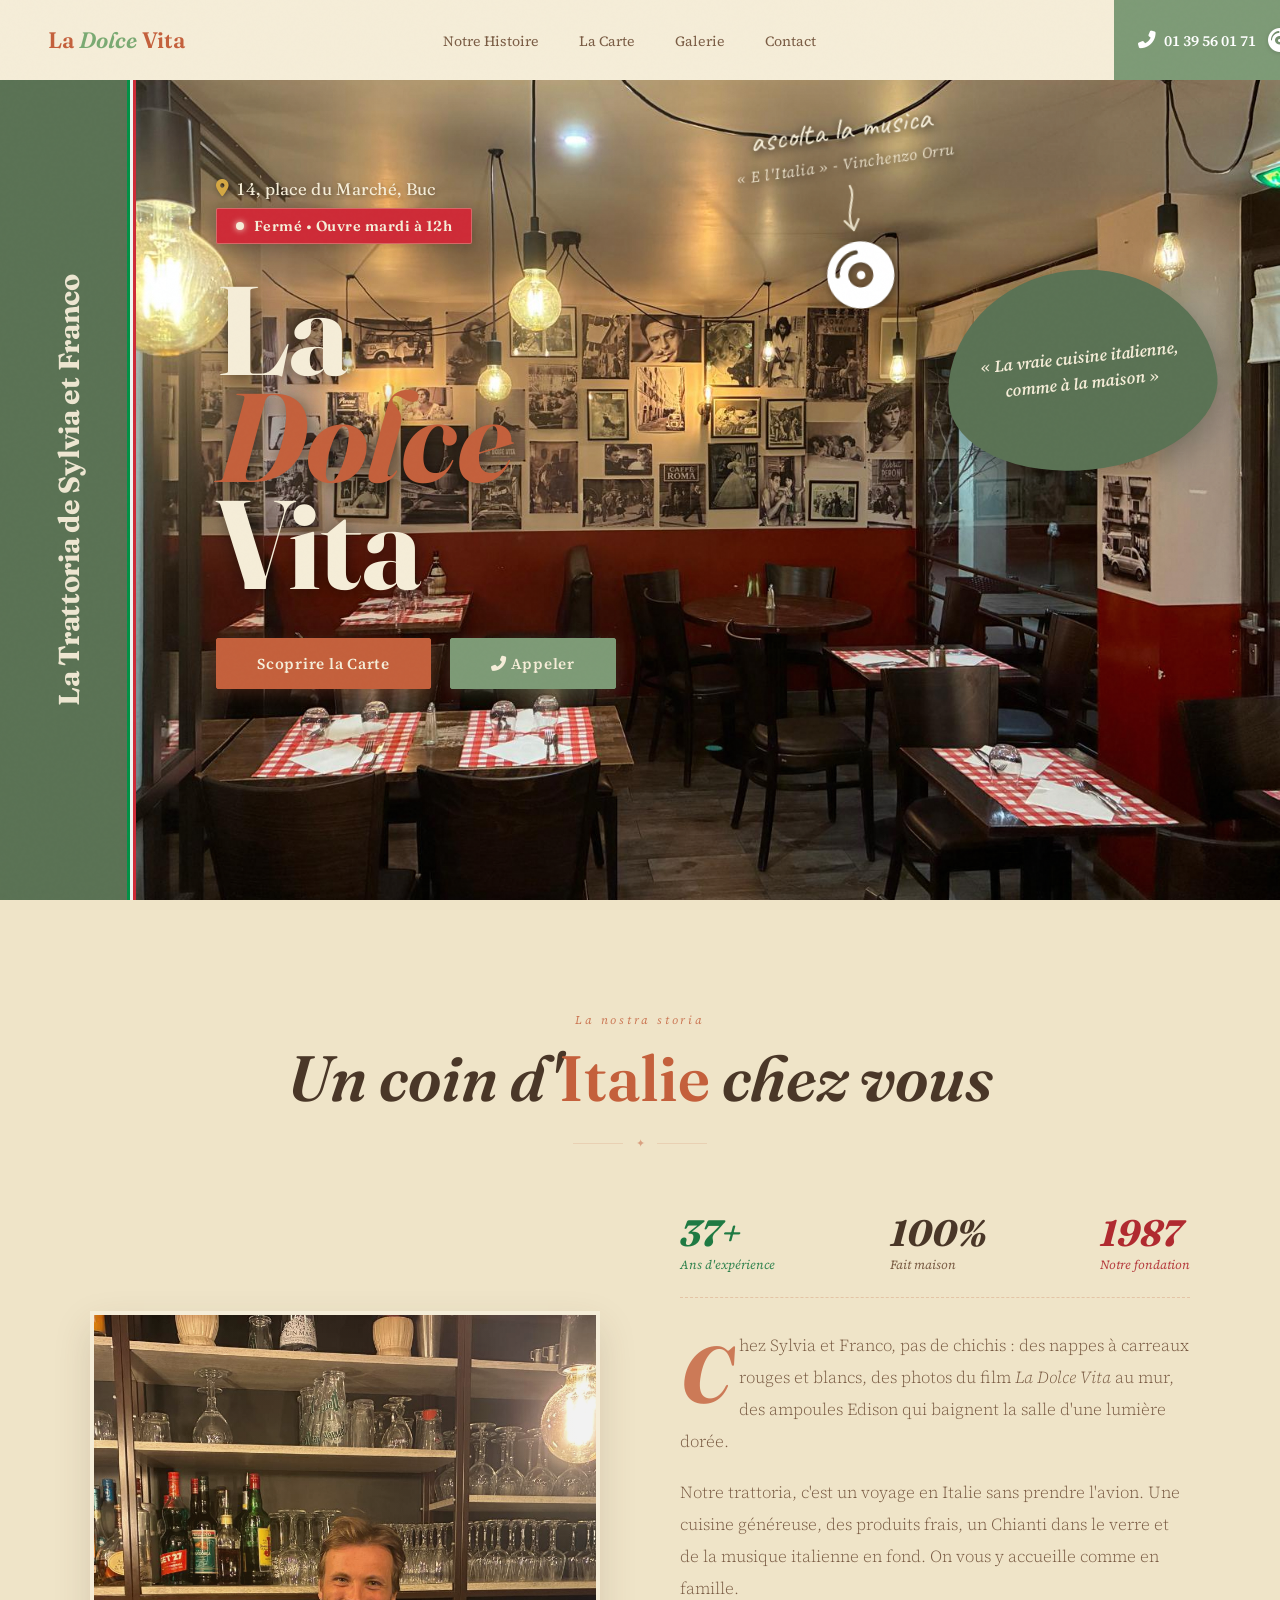
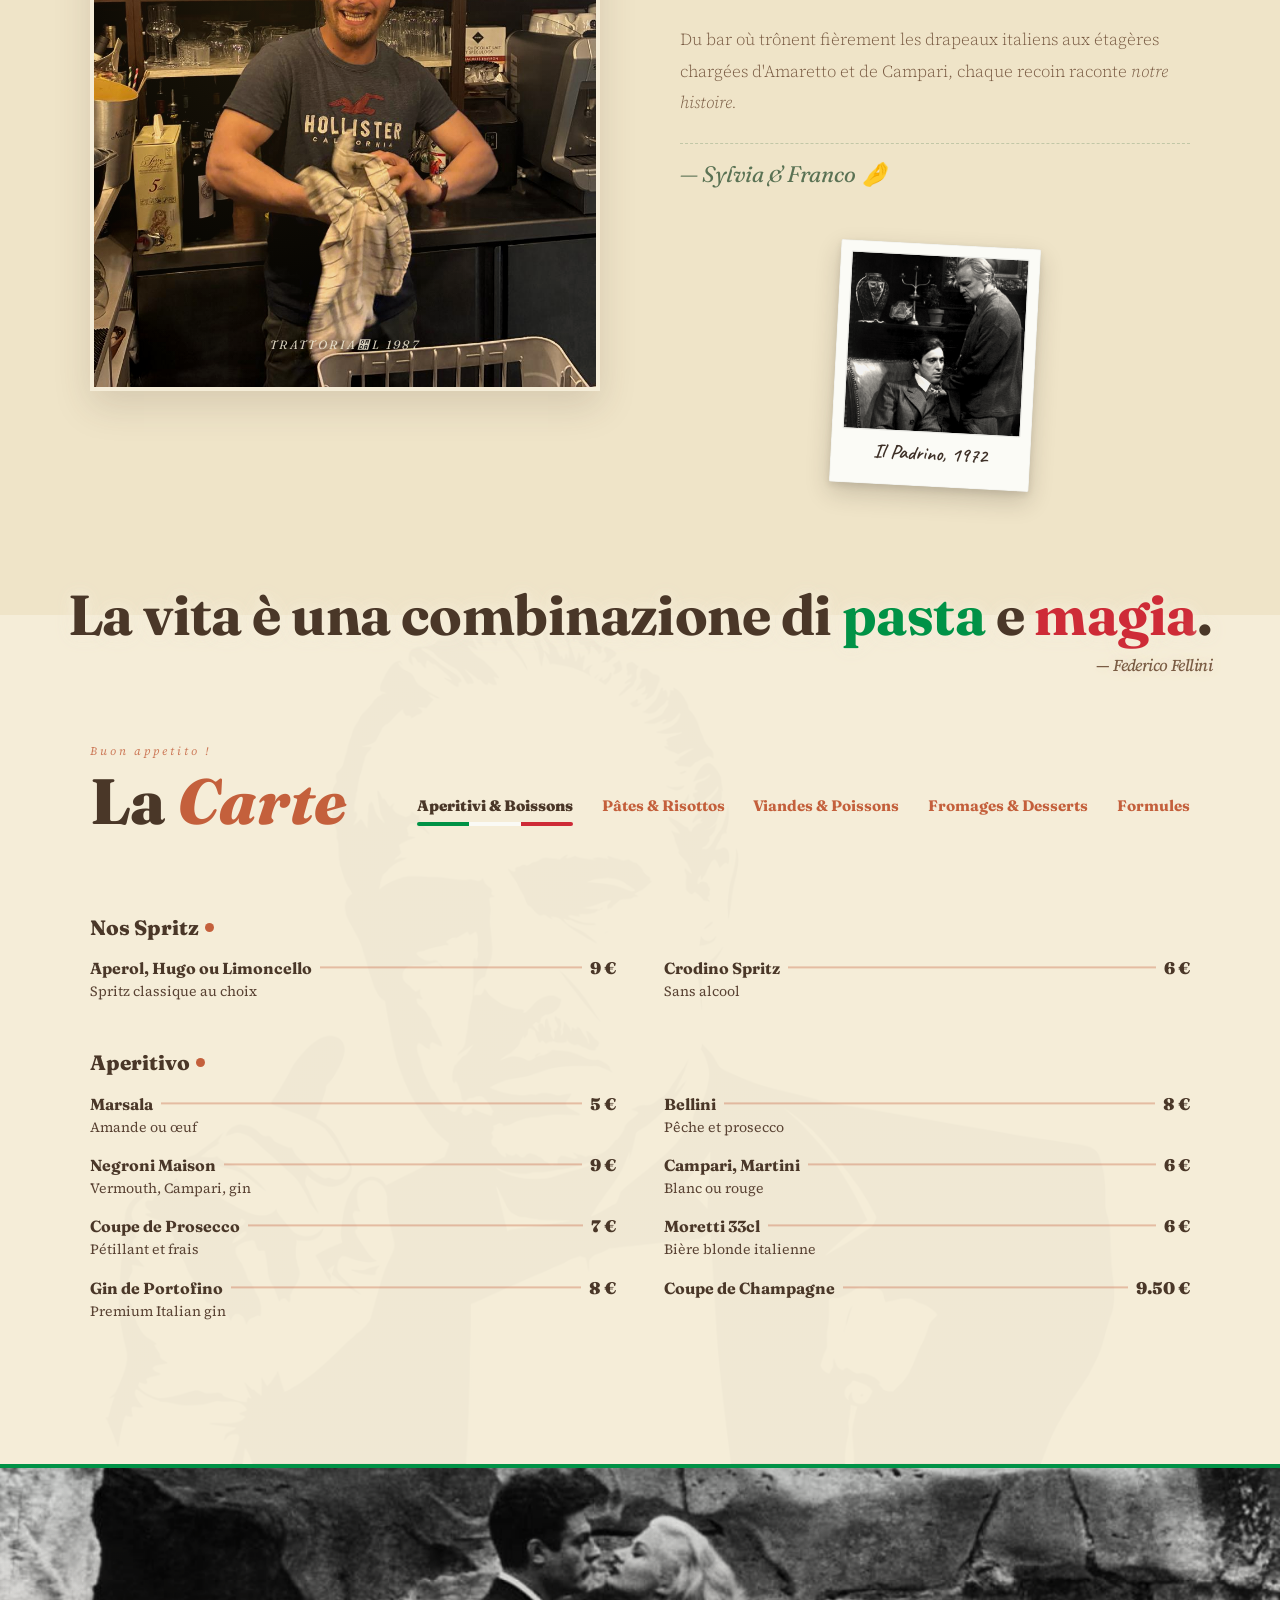
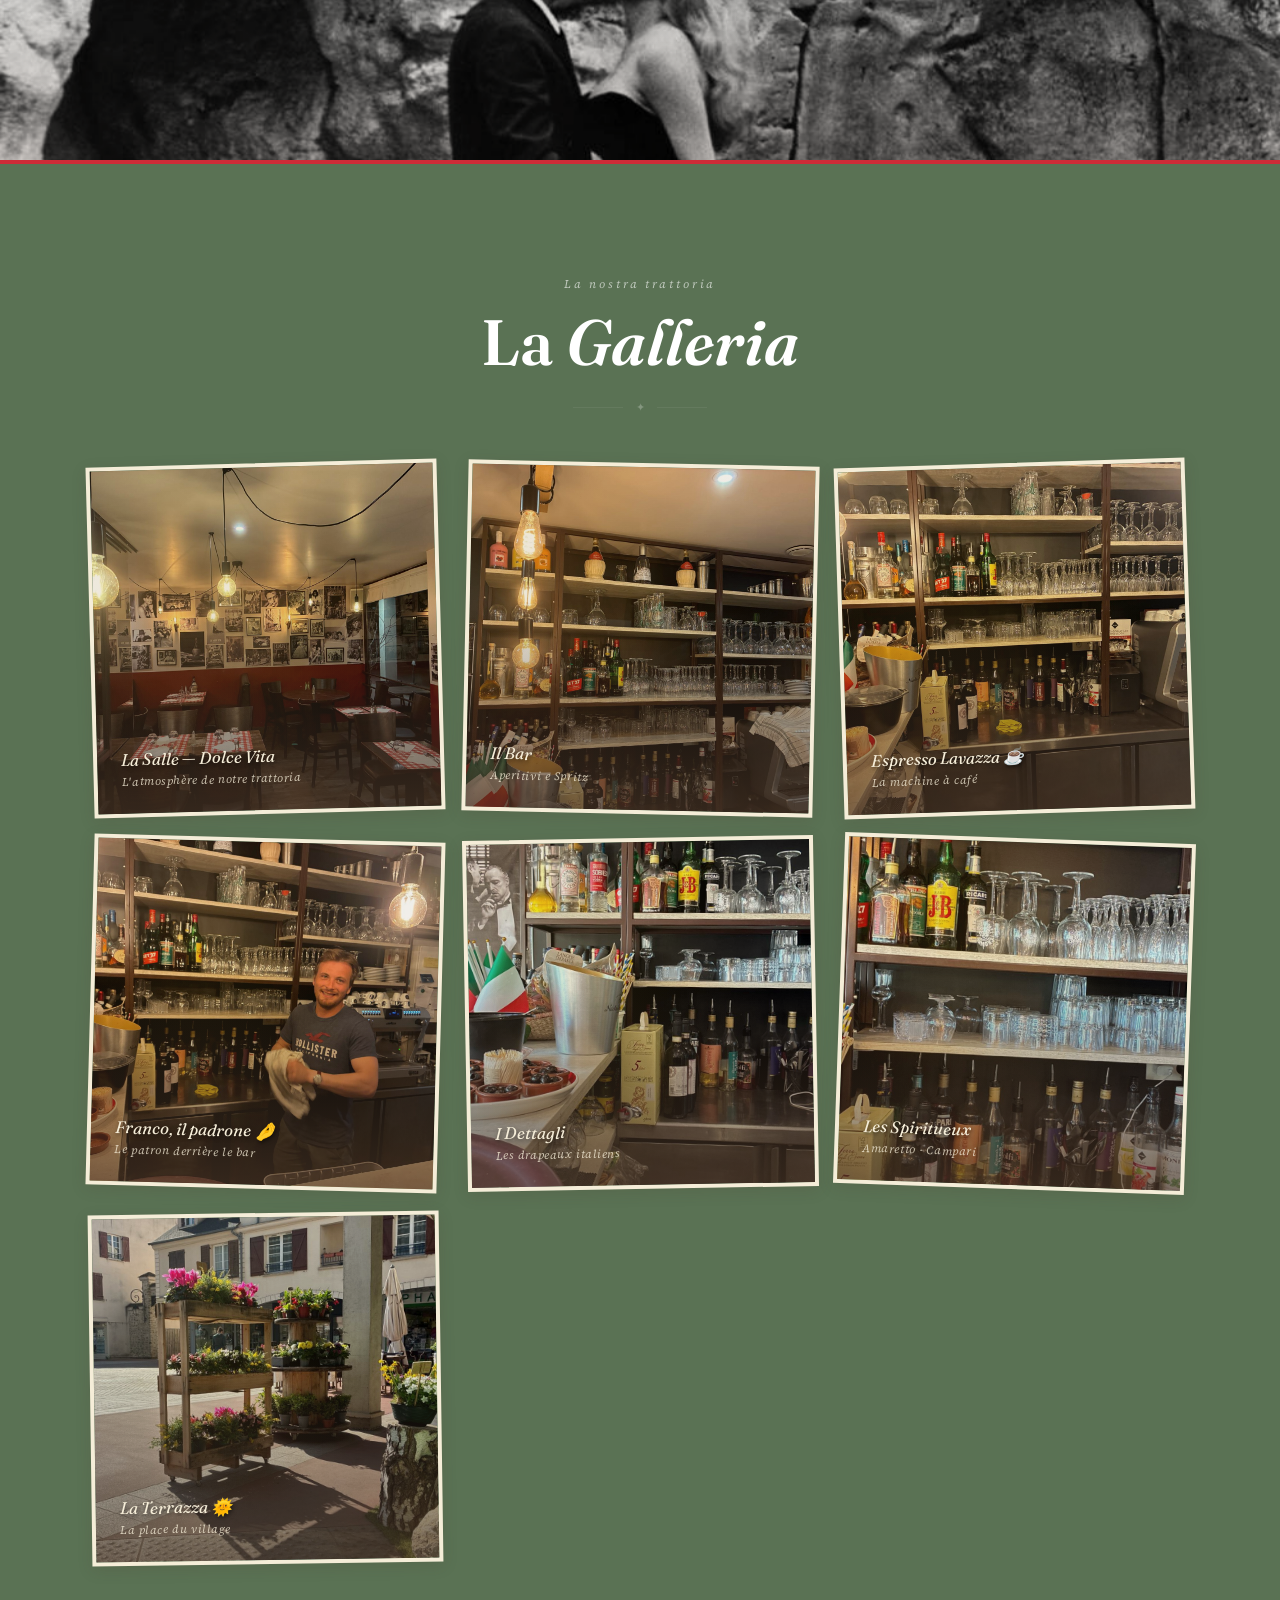
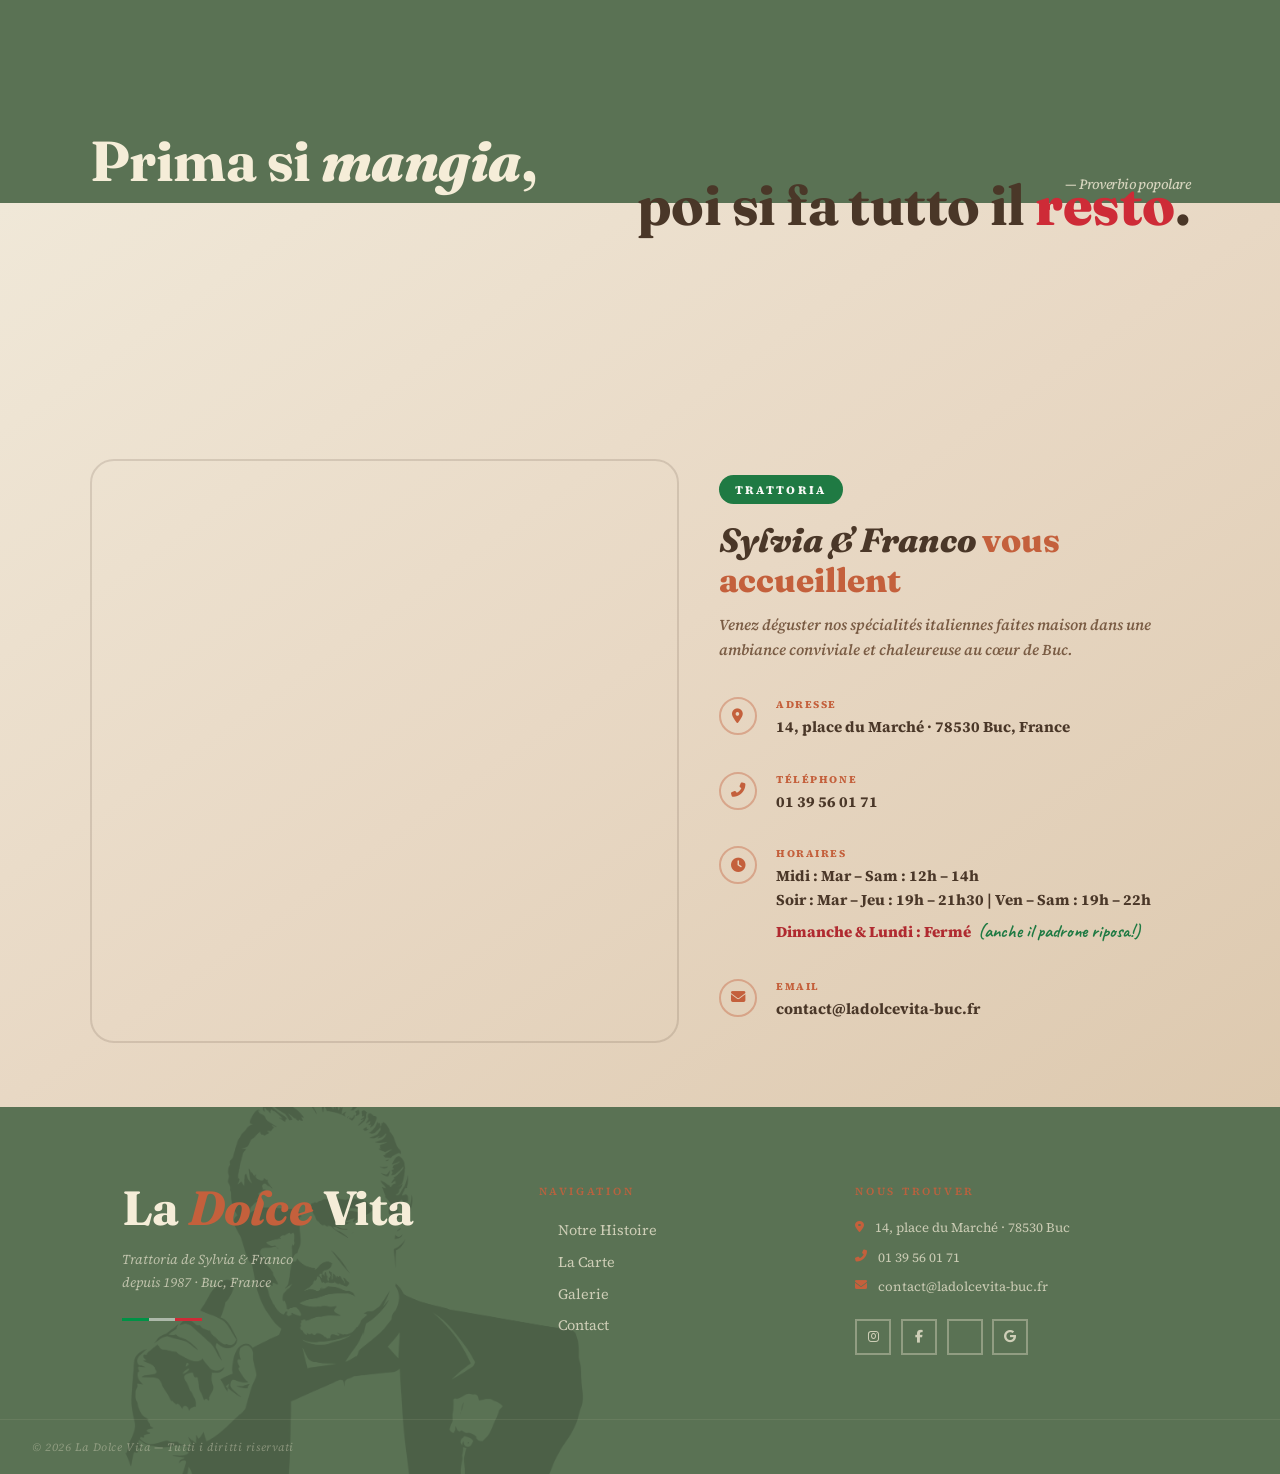
==== index.html @ f6dd83c7 "style: position address above status badge with elegant typography and transition" ====
<!DOCTYPE html>
<html lang="fr">
<head>
<meta charset="UTF-8">
<meta name="viewport" content="width=device-width, initial-scale=1.0">
<title>La Dolce Vita — Restaurant &amp; Trattoria Italienne à Buc (78)</title>
<meta name="description" content="Découvrez La Dolce Vita, restaurant italien traditionnel à Buc (78). Pâtes fraîches, spécialités maison, ambiance chaleureuse de trattoria par Sylvia &amp; Franco depuis 1987.">
<meta name="keywords" content="La Dolce Vita Buc, restaurant italien Buc, trattoria Buc, restaurant 78, pâtes fraîches Buc, Sylvia Franco Buc, restaurant italien Versailles, manger italien Buc">
<meta name="author" content="La Dolce Vita">
<meta name="robots" content="index, follow">
<link rel="canonical" href="https://www.ladolcevita-buc.fr/">

<!-- Open Graph / Facebook -->
<meta property="og:type" content="restaurant">
<meta property="og:url" content="https://www.ladolcevita-buc.fr/">
<meta property="og:title" content="La Dolce Vita — Restaurant &amp; Trattoria Italienne à Buc (78)">
<meta property="og:description" content="Découvrez notre trattoria italienne traditionnelle à Buc. Pâtes fraîches maison, spécialités italiennes authentiques par Sylvia &amp; Franco.">
<meta property="og:image" content="https://www.ladolcevita-buc.fr/assets/images/image_1.jpeg">

<!-- Twitter -->
<meta property="twitter:card" content="summary_large_image">
<meta property="twitter:url" content="https://www.ladolcevita-buc.fr/">
<meta property="twitter:title" content="La Dolce Vita — Restaurant &amp; Trattoria Italienne à Buc (78)">
<meta property="twitter:description" content="Découvrez notre trattoria italienne traditionnelle à Buc. Pâtes fraîches maison, spécialités italiennes authentiques par Sylvia &amp; Franco.">
<meta property="twitter:image" content="https://www.ladolcevita-buc.fr/assets/images/image_1.jpeg">

<link rel="stylesheet" href="https://cdnjs.cloudflare.com/ajax/libs/font-awesome/6.5.1/css/all.min.css">
<link rel="stylesheet" href="style.css">

<!-- Structured Data / Schema.org -->
<script type="application/ld+json">
{
  "@context": "https://schema.org",
  "@type": "Restaurant",
  "name": "La Dolce Vita",
  "image": [
    "https://www.ladolcevita-buc.fr/assets/images/image_1.jpeg",
    "https://www.ladolcevita-buc.fr/assets/images/image_4.jpeg"
  ],
  "priceRange": "$$",
  "telephone": "+33139560171",
  "address": {
    "@type": "PostalAddress",
    "streetAddress": "14 place du Marché",
    "addressLocality": "Buc",
    "postalCode": "78530",
    "addressRegion": "Yvelines",
    "addressCountry": "FR"
  },
  "geo": {
    "@type": "GeoCoordinates",
    "latitude": 48.770119,
    "longitude": 2.122176
  },
  "url": "https://www.ladolcevita-buc.fr/",
  "openingHoursSpecification": [
    {
      "@type": "OpeningHoursSpecification",
      "dayOfWeek": ["Tuesday", "Wednesday", "Thursday", "Friday", "Saturday"],
      "opens": "12:00",
      "closes": "14:00"
    },
    {
      "@type": "OpeningHoursSpecification",
      "dayOfWeek": ["Tuesday", "Wednesday", "Thursday"],
      "opens": "19:00",
      "closes": "21:30"
    },
    {
      "@type": "OpeningHoursSpecification",
      "dayOfWeek": ["Friday", "Saturday"],
      "opens": "19:00",
      "closes": "22:00"
    }
  ],
  "servesCuisine": "Italian"
}
</script>
</head>
<body>

<nav id="navbar">
  <a href="#" class="nav-logo">La <span class="nav-logo-alt">Dolce</span> Vita</a>
  <div class="nav-links" id="navLinks">
    <div class="nav-links-menu">
      <li><a href="#storia">Notre Histoire</a></li>
      <li><a href="#carta">La Carte</a></li>
      <li><a href="#galleria">Galerie</a></li>
      <li><a href="#contatto">Contact</a></li>
      <div class="nav-links-indicator"></div>
    </div>
    <div class="nav-links-footer">
      <div class="floating-quote-text" style="font-size: 1.1rem; text-shadow: none; display: inline-block;">
        <span class="quote-pasta">Mangia</span> bene, <span class="quote-magia">ridi</span> spesso, ama molto.
        <span class="quote-author" style="bottom: -1rem; font-size: 0.7rem;">— Proverbio italiano</span>
      </div>
    </div>
  </div>
  <div class="nav-actions">
    <a href="tel:0139560171" class="nav-phone" title="Appeler La Dolce Vita">
      <i class="fas fa-phone-alt"></i>
      <span class="nav-phone-desktop">01 39 56 01 71</span>
      <span class="nav-phone-mobile">Appeler</span>
    </a>
    <div class="navbar__music-wrapper">
      <button class="navbar__music" id="musicToggle" aria-label="Jouer la musique">
        <span class="navbar__music-icon-wrapper">
          <i class="fas fa-compact-disc navbar__music-icon"></i>
        </span>
        <span class="navbar__music-note" aria-hidden="true">♪</span>
        <span class="navbar__music-note" aria-hidden="true">♫</span>
        <span class="navbar__music-note" aria-hidden="true">♩</span>
        <div class="navbar__music-marquee">
          <div class="navbar__music-marquee-track">
            <span>E l'Italia - Vinchenzo Orru &nbsp;&nbsp;•&nbsp;&nbsp; E l'Italia - Vinchenzo Orru &nbsp;&nbsp;•&nbsp;&nbsp;</span>
          </div>
        </div>
      </button>
    </div>
    <button class="nav-burger" id="burger" aria-label="Menu">
      <svg width="40" height="40" viewBox="0 0 100 100">
        <path class="line line1" d="M 20,29.000046 H 80.000231 C 80.000231,29.000046 94.498839,28.817352 94.532987,66.711331 94.543142,77.980673 90.966081,81.670246 85.259173,81.668997 79.552261,81.667751 75.000211,74.999942 75.000211,74.999942 L 25.000021,25.000058" />
        <path class="line line2" d="M 20,50 H 80" />
        <path class="line line3" d="M 20,70.999954 H 80.000231 C 80.000231,70.999954 94.498839,71.182648 94.532987,33.288669 94.543142,22.019327 90.966081,18.329754 85.259173,18.331003 79.552261,18.332249 75.000211,25.000058 75.000211,25.000058 L 25.000021,74.999942" />
      </svg>
    </button>
  </div>
</nav>

<section class="hero" id="hero">
  <div class="hero-video-bg">
    <video autoplay muted loop playsinline poster="assets/images/image_1.jpeg">
      <source src="assets/videos/dolcevita.mp4" type="video/mp4">
    </video>
  </div>
  <div class="hero-overlay"></div>
  <div class="hero-left-band"></div>
  <div class="hero-vertical-text">La Trattoria de Sylvia et Franco</div>
  <div class="hero-content">
    <!-- Foreground elements that sit in normal flow -->
    <div class="hero-foreground">
      <div class="hero-meta-wrapper">
        <a href="#contatto" class="hero-address-text">
          <i class="fas fa-map-marker-alt"></i> 14, place du Marché, Buc
        </a>
        <a href="#contatto" class="hero-status-badge" id="heroStatusBadge">
          <span class="status-dot"></span>
          <span class="status-text">Calcul en cours...</span>
        </a>
      </div>
      <h1 class="hero-title">La<br><span class="hero-title-alt">Dolce</span><br>Vita</h1>
      <div class="hero-buttons">
        <a href="#carta" class="hero-cta"><span>Scoprire la Carte</span></a>
        <a href="tel:0139560171" class="hero-cta hero-cta--secondary"><i class="fas fa-phone-alt"></i> <span>Appeler</span></a>
      </div>
    </div>
  </div>
  
  <!-- Repositioned Tagline on the Right (directly inside .hero section for absolute alignment to viewport right) -->
  <div class="hero-phrase-wrapper">
    <div class="hero-phrase-card">
      <p class="hero-sub">« La vraie cuisine italienne, comme à la maison »</p>
    </div>
  </div>

  <!-- Music annotation widget -->
  <div class="hero__music-widget">
    <span class="hero__music-label">ascolta la musica<br><span class="hero__music-subtitle">« E l'Italia » - Vinchenzo Orru</span></span>
    <!-- arrow: curves from label down to disc -->
    <svg class="hero__music-arrow" viewBox="0 0 38 52" fill="none" xmlns="http://www.w3.org/2000/svg" aria-hidden="true">
      <path d="M 20 4 C 26 16, 10 30, 18 48" stroke="#F5EDD6" stroke-width="2.2" stroke-linecap="round" fill="none"/>
      <path d="M18 48 L10 38 M18 48 L24 38" stroke="#F5EDD6" stroke-width="2.2" stroke-linecap="round" fill="none"/>
    </svg>
    <button class="hero__music-disc" id="musicToggleHero" aria-label="Ascolta la musica">
      <i class="fas fa-compact-disc"></i>
      <span class="music-note" aria-hidden="true">♪</span>
      <span class="music-note" aria-hidden="true">♫</span>
      <span class="music-note" aria-hidden="true">♩</span>
    </button>
  </div>
</section>

<section class="about" id="storia">
  <div class="container">
    <p class="section-label">La nostra storia</p>
    <h2 class="section-title">Un coin d'<em>Italie</em> chez vous</h2>
    <div class="rustic-divider"><span>✦</span></div>
    <div class="about-grid">
      <div class="about-visual">
        <img src="assets/images/image_4.jpeg" alt="Franco, propriétaire et chef de La Dolce Vita, préparant des spécialités italiennes derrière son bar à Buc">
      </div>
      <div class="about-text-wrapper">
        <div class="about-stats-grid">
          <div class="about-stat-item"><div class="about-stat-num">37+</div><div class="about-stat-label">Ans d'expérience</div></div>
          <div class="about-stat-item"><div class="about-stat-num">100%</div><div class="about-stat-label">Fait maison</div></div>
          <div class="about-stat-item"><div class="about-stat-num">1987</div><div class="about-stat-label">Notre fondation</div></div>
        </div>
        <div class="about-text">
          <span class="about-drop-cap">C</span>
          <p>hez Sylvia et Franco, pas de chichis : des nappes à carreaux rouges et blancs, des photos du film <em>La Dolce Vita</em> au mur, des ampoules Edison qui baignent la salle d'une lumière dorée.</p>
          <p>Notre trattoria, c'est un voyage en Italie sans prendre l'avion. Une cuisine généreuse, des produits frais, un Chianti dans le verre et de la musique italienne en fond. On vous y accueille comme en famille.</p>
          <p>Du bar où trônent fièrement les drapeaux italiens aux étagères chargées d'Amaretto et de Campari, chaque recoin raconte <em>notre histoire.</em></p>
        </div>
        <span class="about-sig">— Sylvia &amp; Franco 🤌</span>
        <!-- Carte postale du Parrain -->
        <div class="postcard-float" title="Vito & Michael Corleone">
          <div class="postcard-paper">
            <img src="assets/images/al-pacino.jpg" alt="Postcard du Parrain (Al Pacino et Marlon Brando) - Décoration cinéma italien à La Dolce Vita Buc" class="postcard-img">
            <div class="postcard-caption">Il Padrino, 1972</div>
          </div>
        </div>
      </div>
    </div>
  </div>
</section>

<!-- Stats moved to About section -->

<!-- Floating Quote overlapping About and Menu sections -->
<div class="floating-quote-wrapper">
  <div class="floating-quote-container">
    <div class="floating-quote-text">
      La vita è una combinazione di <span class="quote-pasta">pasta</span> e <span class="quote-magia">magia</span>.
      <span class="quote-author">— Federico Fellini</span>
    </div>
  </div>
</div>

<section class="menu-section" id="carta">
  <div class="container">
    <div class="menu-header">
      <p class="section-label">Buon appetito !</p>
      <div class="menu-title-row">
        <h2 class="section-title">La <em>Carte</em></h2>
        <div class="chalk-tabs">
          <button class="tab-btn active" data-tab="aperitivi">Aperitivi &amp; Boissons</button>
          <button class="tab-btn" data-tab="primi">Pâtes &amp; Risottos</button>
          <button class="tab-btn" data-tab="secondi">Viandes &amp; Poissons</button>
          <button class="tab-btn" data-tab="dolci">Fromages &amp; Desserts</button>
          <button class="tab-btn" data-tab="formules">Formules</button>
          <div class="chalk-tabs-indicator"></div>
        </div>
      </div>
    </div>
    <div class="chalk-board">

      <div class="menu-panel active" id="tab-aperitivi">
        <div class="chalk-heading">Nos Spritz</div>
        <div class="chalk-items">
          <div class="chalk-item"><div class="chalk-name-row"><span class="chalk-name">Aperol, Hugo ou Limoncello</span><span class="chalk-line"></span><span class="chalk-price">9 €</span></div><div class="chalk-desc">Spritz classique au choix</div></div>
          <div class="chalk-item"><div class="chalk-name-row"><span class="chalk-name">Crodino Spritz</span><span class="chalk-line"></span><span class="chalk-price">6 €</span></div><div class="chalk-desc">Sans alcool</div></div>
        </div>
        <div class="chalk-heading">Aperitivo</div>
        <div class="chalk-items">
          <div class="chalk-item"><div class="chalk-name-row"><span class="chalk-name">Marsala</span><span class="chalk-line"></span><span class="chalk-price">5 €</span></div><div class="chalk-desc">Amande ou œuf</div></div>
          <div class="chalk-item"><div class="chalk-name-row"><span class="chalk-name">Bellini</span><span class="chalk-line"></span><span class="chalk-price">8 €</span></div><div class="chalk-desc">Pêche et prosecco</div></div>
          <div class="chalk-item"><div class="chalk-name-row"><span class="chalk-name">Negroni Maison</span><span class="chalk-line"></span><span class="chalk-price">9 €</span></div><div class="chalk-desc">Vermouth, Campari, gin</div></div>
          <div class="chalk-item"><div class="chalk-name-row"><span class="chalk-name">Campari, Martini</span><span class="chalk-line"></span><span class="chalk-price">6 €</span></div><div class="chalk-desc">Blanc ou rouge</div></div>
          <div class="chalk-item"><div class="chalk-name-row"><span class="chalk-name">Coupe de Prosecco</span><span class="chalk-line"></span><span class="chalk-price">7 €</span></div><div class="chalk-desc">Pétillant et frais</div></div>
          <div class="chalk-item"><div class="chalk-name-row"><span class="chalk-name">Moretti 33cl</span><span class="chalk-line"></span><span class="chalk-price">6 €</span></div><div class="chalk-desc">Bière blonde italienne</div></div>
          <div class="chalk-item"><div class="chalk-name-row"><span class="chalk-name">Gin de Portofino</span><span class="chalk-line"></span><span class="chalk-price">8 €</span></div><div class="chalk-desc">Premium Italian gin</div></div>
          <div class="chalk-item"><div class="chalk-name-row"><span class="chalk-name">Coupe de Champagne</span><span class="chalk-line"></span><span class="chalk-price">9.50 €</span></div></div>
        </div>
      </div>

      <div class="menu-panel" id="tab-primi">
        <div class="chalk-heading">Pasta</div>
        <div class="chalk-items">
          <div class="chalk-item"><div class="chalk-name-row"><span class="chalk-name">Cappelletti aux trois fromages</span><span class="chalk-line"></span><span class="chalk-price">19 €</span></div><div class="chalk-desc">Ricotta, provolone, parmesan, gorgonzola</div></div>
          <div class="chalk-item"><div class="chalk-name-row"><span class="chalk-name">Ravioli aux deux truffes</span><span class="chalk-line"></span><span class="chalk-price">24 €</span></div><div class="chalk-desc">Truffe blanche, noire, foie gras</div></div>
          <div class="chalk-item"><div class="chalk-name-row"><span class="chalk-name">Ravioli aux gambas poêlées</span><span class="chalk-line"></span><span class="chalk-price">25 €</span></div><div class="chalk-desc">Basilic, homard, cognac</div></div>
          <div class="chalk-item"><div class="chalk-name-row"><span class="chalk-name">Rigatoni à la calabrese</span><span class="chalk-line"></span><span class="chalk-price">19 €</span></div><div class="chalk-desc">Spianata, tomate, stracciatella</div></div>
          <div class="chalk-item"><div class="chalk-name-row"><span class="chalk-name">Carbonara autentica</span><span class="chalk-line"></span><span class="chalk-price">19 €</span></div><div class="chalk-desc">Pecorino, guanciale (sans crème)</div></div>
          <div class="chalk-item"><div class="chalk-name-row"><span class="chalk-name">Fettuccine genovesi</span><span class="chalk-line"></span><span class="chalk-price">16 €</span></div><div class="chalk-desc">Pesto, pignons, tomates confites</div></div>
          <div class="chalk-item"><div class="chalk-name-row"><span class="chalk-name">Orecchiette sorrentine</span><span class="chalk-line"></span><span class="chalk-price">18 €</span></div><div class="chalk-desc">Courgettes, citron, menthe, noisettes</div></div>
        </div>
        <div class="chalk-heading">Risotto</div>
        <div class="chalk-items">
          <div class="chalk-item"><div class="chalk-name-row"><span class="chalk-name">Risotto gambas et asperges vertes</span><span class="chalk-line"></span><span class="chalk-price">24 €</span></div></div>
          <div class="chalk-item"><div class="chalk-name-row"><span class="chalk-name">Risotto gorgonzola, poire et noisettes</span><span class="chalk-line"></span><span class="chalk-price">21 €</span></div></div>
          <div class="chalk-item"><div class="chalk-name-row"><span class="chalk-name">Risotto jambon de Parme et truffe noire</span><span class="chalk-line"></span><span class="chalk-price">22 €</span></div></div>
        </div>
      </div>

      <div class="menu-panel" id="tab-secondi">
        <div class="chalk-heading">Viandes</div>
        <div class="chalk-items">
          <div class="chalk-item"><div class="chalk-name-row"><span class="chalk-name">Polpette della Mamma</span><span class="chalk-line"></span><span class="chalk-price">20 €</span></div><div class="chalk-desc">Bœuf, tomate, mozzarella gratinée</div></div>
          <div class="chalk-item"><div class="chalk-name-row"><span class="chalk-name">Saltimbocca alla romana</span><span class="chalk-line"></span><span class="chalk-price">24 €</span></div><div class="chalk-desc">Veau, jambon de Parme, sauge</div></div>
          <div class="chalk-item"><div class="chalk-name-row"><span class="chalk-name">Scaloppine alla parmigiana</span><span class="chalk-line"></span><span class="chalk-price">25 €</span></div><div class="chalk-desc">Veau pané, aubergines, parmesan</div></div>
          <div class="chalk-item"><div class="chalk-name-row"><span class="chalk-name">Scaloppine al Marsala</span><span class="chalk-line"></span><span class="chalk-price">23 €</span></div><div class="chalk-desc">Sauce au Marsala</div></div>
          <div class="chalk-item"><div class="chalk-name-row"><span class="chalk-name">Milanaise de veau</span><span class="chalk-line"></span><span class="chalk-price">23 €</span></div><div class="chalk-desc">Fine escalope panée croustillante</div></div>
        </div>
        <div class="chalk-heading">Poissons</div>
        <div class="chalk-items">
          <div class="chalk-item"><div class="chalk-name-row"><span class="chalk-name">Calamari alla napoletana</span><span class="chalk-line"></span><span class="chalk-price">22 €</span></div><div class="chalk-desc">Tomates fraîches, basilic, ail</div></div>
          <div class="chalk-item"><div class="chalk-name-row"><span class="chalk-name">Gambas Dolce Vita</span><span class="chalk-line"></span><span class="chalk-price">27 €</span></div><div class="chalk-desc">Cognac, poivre vert, risotto crémeux</div></div>
          <div class="chalk-item"><div class="chalk-name-row"><span class="chalk-name">Fritto Misto</span><span class="chalk-line"></span><span class="chalk-price">27 €</span></div><div class="chalk-desc">Calamars, gambas, éperlans, tartare</div></div>
        </div>
      </div>

      <div class="menu-panel" id="tab-dolci">
        <div class="chalk-heading">Fromages</div>
        <div class="chalk-items">
          <div class="chalk-item"><div class="chalk-name-row"><span class="chalk-name">Assiette de trois fromages italiens</span><span class="chalk-line"></span><span class="chalk-price">9 €</span></div></div>
        </div>
        <div class="chalk-heading">Dolci</div>
        <div class="chalk-items">
          <div class="chalk-item"><div class="chalk-name-row"><span class="chalk-name">Tiramisu classique</span><span class="chalk-line"></span><span class="chalk-price">9 €</span></div><div class="chalk-desc">Café et mascarpone</div></div>
          <div class="chalk-item"><div class="chalk-name-row"><span class="chalk-name">Baba au limoncello</span><span class="chalk-line"></span><span class="chalk-price">9 €</span></div><div class="chalk-desc">Liqueur de citron artisanale</div></div>
          <div class="chalk-item"><div class="chalk-name-row"><span class="chalk-name">Panna cotta du moment</span><span class="chalk-line"></span><span class="chalk-price">8 €</span></div><div class="chalk-desc">Parfum de saison</div></div>
          <div class="chalk-item"><div class="chalk-name-row"><span class="chalk-name">Torta della Nonna</span><span class="chalk-line"></span><span class="chalk-price">9 €</span></div><div class="chalk-desc">Pâte sablée, crème, pignons</div></div>
          <div class="chalk-item"><div class="chalk-name-row"><span class="chalk-name">Café Affogato</span><span class="chalk-line"></span><span class="chalk-price">7 €</span></div><div class="chalk-desc">Glace vanille et espresso chaud</div></div>
          <div class="chalk-item"><div class="chalk-name-row"><span class="chalk-name">Coupe Sicilienne</span><span class="chalk-line"></span><span class="chalk-price">9 €</span></div><div class="chalk-desc">Sorbet mandarine et Limoncello</div></div>
        </div>
      </div>

      <div class="menu-panel" id="tab-formules">
        <div class="chalk-heading">Formules Midi</div>
        <div class="chalk-items">
          <div class="chalk-item"><div class="chalk-name-row"><span class="chalk-name">Plat direct</span><span class="chalk-line"></span><span class="chalk-price">16 €</span></div><div class="chalk-desc">Du mardi au vendredi midi</div></div>
          <div class="chalk-item"><div class="chalk-name-row"><span class="chalk-name">Entrée + Plat</span><span class="chalk-line"></span><span class="chalk-price">19.50 €</span></div></div>
          <div class="chalk-item"><div class="chalk-name-row"><span class="chalk-name">Plat + Dessert</span><span class="chalk-line"></span><span class="chalk-price">19.50 €</span></div></div>
          <div class="chalk-item"><div class="chalk-name-row"><span class="chalk-name">Entrée + Plat + Dessert</span><span class="chalk-line"></span><span class="chalk-price">25 €</span></div></div>
        </div>
        <div class="chalk-heading">Menu Bambino</div>
        <div class="chalk-items">
          <div class="chalk-item"><div class="chalk-name-row"><span class="chalk-name">Formule Enfant (moins de 10 ans)</span><span class="chalk-line"></span><span class="chalk-price">13 €</span></div><div class="chalk-desc">Boisson + Pâtes ou Poulet pané + Glace</div></div>
        </div>
      </div>
    </div>
  </div>
</section>

<!-- Section intermédiaire : Le Baiser de la Dolce Vita -->
<div class="cinema-banner" id="cinemaBanner" aria-label="Le Baiser de la Dolce Vita">
  <div class="cinema-banner-img-wrapper">
    <img src="assets/images/le-baiser-de-la-dolce-vita.jpg" alt="Scène culte du Baiser dans la Fontaine de Trevi du film La Dolce Vita de Federico Fellini" class="cinema-banner-img">
  </div>
  <div class="cinema-banner-overlay"></div>
</div>

<section class="gallery-section" id="galleria">
  <div class="container">
    <p class="section-label">La nostra trattoria</p>
    <h2 class="section-title">La <em>Galleria</em></h2>
    <div class="rustic-divider"><span>✦</span></div>
    <div class="gallery-organic">
      <div class="g-card">
        <div class="g-bg"><img src="assets/images/image_1.jpeg" class="g-img" alt="Décoration de la salle chaleureuse du restaurant italien La Dolce Vita à Buc"></div>
        <div class="g-info">
          <div class="g-title">La Salle — Dolce Vita</div>
          <div class="g-sub">L'atmosphère de notre trattoria</div>
        </div>
      </div>
      <div class="g-card">
        <div class="g-bg"><img src="assets/images/image_2.jpeg" class="g-img" alt="Le bar accueillant de la trattoria proposant des boissons et Spritz italiens traditionnels"></div>
        <div class="g-info">
          <div class="g-title">Il Bar</div>
          <div class="g-sub">Aperitivi e Spritz</div>
        </div>
      </div>
      <div class="g-card">
        <div class="g-bg"><img src="assets/images/image_3.jpeg" class="g-img" alt="Machine à café expresso professionnelle Lavazza chez La Dolce Vita Buc"></div>
        <div class="g-info">
          <div class="g-title">Espresso Lavazza ☕</div>
          <div class="g-sub">La machine à café</div>
        </div>
      </div>
      <div class="g-card">
        <div class="g-bg"><img src="assets/images/image_6.jpeg" class="g-img" alt="Franco accueillant chaleureusement les clients de la trattoria derrière son comptoir"></div>
        <div class="g-info">
          <div class="g-title">Franco, il padrone 🤌</div>
          <div class="g-sub">Le patron derrière le bar</div>
        </div>
      </div>
      <div class="g-card">
        <div class="g-bg"><img src="assets/images/image_7.jpeg" class="g-img" alt="Drapeaux italiens décorant le bar de La Dolce Vita, restaurant traditionnel à Buc"></div>
        <div class="g-info">
          <div class="g-title">I Dettagli</div>
          <div class="g-sub">Les drapeaux italiens</div>
        </div>
      </div>
      <div class="g-card">
        <div class="g-bg"><img src="assets/images/image_8.jpeg" class="g-img" alt="Étagère à liqueurs italiennes avec bouteilles d'Amaretto Disaronno et Campari"></div>
        <div class="g-info">
          <div class="g-title">Les Spiritueux</div>
          <div class="g-sub">Amaretto · Campari</div>
        </div>
      </div>
      <div class="g-card">
        <div class="g-bg"><img src="assets/images/image_10.jpeg" class="g-img" alt="Terrasse extérieure ensoleillée du restaurant La Dolce Vita sur la place du Marché de Buc"></div>
        <div class="g-info">
          <div class="g-title">La Terrazza 🌞</div>
          <div class="g-sub">La place du village</div>
        </div>
      </div>
    </div>
  </div>
</section>

<!-- LIGHTBOX -->
<div class="lightbox" id="lightbox">
  <button class="lightbox__close" id="lightboxClose" aria-label="Fermer">✕</button>
  <img src="" alt="Agrandissement" id="lightboxImg">
</div>

<!-- Floating Quote between Gallery and Contact sections -->
<div class="floating-quote-wrapper floating-quote-split">
  <div class="floating-quote-container">
    <div class="floating-quote-text">
      <div class="quote-row-1">
        <span class="quote-line-1">Prima si <span class="quote-highlight-light">mangia</span>,</span>
        <span class="quote-author">— Proverbio popolare</span>
      </div>
      <span class="quote-line-2">poi si fa tutto il <span class="quote-highlight-dark">resto</span>.</span>
    </div>
  </div>
</div>

<section class="contact-section" id="contatto">
  <div class="container">
    <div class="contact-grid">
      <!-- Left: Responsive Map Card -->
      <div class="contact-map-card">
        <iframe 
          src="https://www.google.com/maps/embed?pb=!1m18!1m12!1m3!1d2629.5662706377674!2d2.1221764771031317!3d48.770119406859556!2m3!1f0!2f0!3f0!3m2!1i1024!2i768!4f13.1!3m3!1m2!1s0x47e67db628a8d10b%3A0xe54e60fc8f6d744b!2s14%20Pl.%20du%20March%C3%A9%2C%2078530%20Buc!5e0!3m2!1sfr!2sfr!4v1718100000000!5m2!1sfr!2sfr" 
          style="border:0;" 
          allowfullscreen="" 
          loading="lazy" 
          referrerpolicy="no-referrer-when-downgrade"
          title="Plan d'accès La Dolce Vita Buc">
        </iframe>
      </div>

      <!-- Right: Contact Details Card -->
      <div class="contact-details-card">
        <div class="contact-card-badge">Trattoria</div>
        <h3 class="contact-card-title">Sylvia &amp; Franco <em>vous accueillent</em></h3>
        <p class="contact-card-sub">Venez déguster nos spécialités italiennes faites maison dans une ambiance conviviale et chaleureuse au cœur de Buc.</p>
        
        <div class="contact-items-list">
          <div class="contact-item">
            <div class="c-icon"><i class="fas fa-map-marker-alt"></i></div>
            <div>
              <div class="c-label">Adresse</div>
              <div class="c-value">14, place du Marché · 78530 Buc, France</div>
            </div>
          </div>
          <div class="contact-item">
            <div class="c-icon"><i class="fas fa-phone-alt"></i></div>
            <div>
              <div class="c-label">Téléphone</div>
              <div class="c-value"><a href="tel:0139560171">01 39 56 01 71</a></div>
            </div>
          </div>
          <div class="contact-item">
            <div class="c-icon"><i class="fas fa-clock"></i></div>
            <div>
              <div class="c-label">Horaires</div>
              <div class="c-value">
                <strong>Midi :</strong> Mar – Sam : 12h – 14h<br>
                <strong>Soir :</strong> Mar – Jeu : 19h – 21h30 | Ven – Sam : 19h – 22h<br>
                <span class="closed-label">Dimanche &amp; Lundi : Fermé <span class="italian-italic">(anche il padrone riposa!)</span></span>
              </div>
            </div>
          </div>
          <div class="contact-item">
            <div class="c-icon"><i class="fas fa-envelope"></i></div>
            <div>
              <div class="c-label">Email</div>
              <div class="c-value"><a href="mailto:contact@ladolcevita-buc.fr">contact@ladolcevita-buc.fr</a></div>
            </div>
          </div>
        </div>
      </div>
    </div>
  </div>
</section>

<div class="menu-gallery-divider">
  <span></span>
  <span></span>
  <span></span>
</div>

<footer>
  <!-- Italian tricolor left band -->
  <div class="footer-band">
    <span></span><span></span><span></span>
  </div>

  <div class="footer-inner">

    <!-- Col 1 : Logo + baseline -->
    <div class="footer-col footer-col--brand">
      <div class="footer-logo">La <em>Dolce</em> Vita</div>
      <p class="footer-baseline">Trattoria de Sylvia &amp; Franco<br>depuis 1987 · Buc, France</p>
      <div class="footer-tricolor">
        <span></span><span></span><span></span>
      </div>
    </div>

    <!-- Col 2 : Navigation -->
    <div class="footer-col">
      <h4 class="footer-col-title">Navigation</h4>
      <ul class="footer-nav">
        <li><a href="#storia">Notre Histoire</a></li>
        <li><a href="#carta">La Carte</a></li>
        <li><a href="#galleria">Galerie</a></li>
        <li><a href="#contatto">Contact</a></li>
      </ul>
    </div>

    <!-- Col 3 : Contact + Socials -->
    <div class="footer-col">
      <h4 class="footer-col-title">Nous trouver</h4>
      <ul class="footer-contact">
        <li><i class="fas fa-map-marker-alt"></i> 14, place du Marché · 78530 Buc</li>
        <li><i class="fas fa-phone-alt"></i> <a href="tel:0139560171">01 39 56 01 71</a></li>
        <li><i class="fas fa-envelope"></i> <a href="mailto:contact@ladolcevita-buc.fr">contact@ladolcevita-buc.fr</a></li>
      </ul>
      <div class="footer-socials">
        <a href="#" aria-label="Instagram"><i class="fab fa-instagram"></i></a>
        <a href="#" aria-label="Facebook"><i class="fab fa-facebook-f"></i></a>
        <a href="#" aria-label="TripAdvisor"><i class="fab fa-tripadvisor"></i></a>
        <a href="#" aria-label="Google"><i class="fab fa-google"></i></a>
      </div>
    </div>

  </div>

  <div class="footer-bottom">
    <p class="footer-copy">&copy; 2026 La Dolce Vita &mdash; Tutti i diritti riservati</p>
  </div>
</footer>

<!-- AUDIO ELEMENT -->
<audio id="bgMusic" loop preload="auto">
  <source src="assets/audio/e-litalia.mp3" type="audio/mpeg">
</audio>

<script>
// Navbar scroll effect
const navbar = document.getElementById('navbar');
window.addEventListener('scroll', () => {
  navbar.classList.toggle('scrolled', window.scrollY > 50);
});

// Mobile menu toggle
const burger = document.getElementById('burger');
const navLinks = document.getElementById('navLinks');
burger.addEventListener('click', () => {
  const isOpen = navLinks.classList.toggle('open');
  burger.classList.toggle('opened', isOpen);
  burger.setAttribute('aria-expanded', isOpen);
  document.body.classList.toggle('no-scroll', isOpen);
  if (isOpen) {
    const activeLink = navLinks.querySelector('a.active');
    if (activeLink) {
      // Small timeout to allow the browser to lay out the open menu
      setTimeout(() => updateNavLinksIndicator(activeLink), 50);
    }
  }
});
navLinks.querySelectorAll('a').forEach(a => {
  a.addEventListener('click', () => {
    navLinks.classList.remove('open');
    burger.classList.remove('opened');
    burger.setAttribute('aria-expanded', 'false');
    document.body.classList.remove('no-scroll');
  });
});

// Scroll Spy to detect active section
const sections = document.querySelectorAll('section[id]');
const navLinksIndicator = document.querySelector('.nav-links-indicator');

function updateNavLinksIndicator(activeLink) {
  if (navLinksIndicator && activeLink) {
    const parentLi = activeLink.parentElement;
    if (parentLi) {
      navLinksIndicator.style.top = (parentLi.offsetTop + (parentLi.offsetHeight / 2) - 12) + 'px';
      navLinksIndicator.style.opacity = '1';
    }
  }
}

const navObserver = new IntersectionObserver((entries) => {
  entries.forEach(entry => {
    if (entry.isIntersecting) {
      const activeId = entry.target.getAttribute('id');
      navLinks.querySelectorAll('a').forEach(link => {
        const href = link.getAttribute('href');
        if (href === `#${activeId}`) {
          link.classList.add('active');
          updateNavLinksIndicator(link);
        } else {
          link.classList.remove('active');
        }
      });
    }
  });
}, {
  rootMargin: '-30% 0px -60% 0px' // Detect sections near the center of the viewport
});
sections.forEach(section => navObserver.observe(section));

// Update position on resize/load for indicator if active link exists
window.addEventListener('resize', () => {
  const activeLink = navLinks.querySelector('a.active');
  if (activeLink) updateNavLinksIndicator(activeLink);
});

// Chalkboard Menu Tab switcher
const tabsIndicator = document.querySelector('.chalk-tabs-indicator');
function updateTabIndicator(activeBtn) {
  if (tabsIndicator && activeBtn) {
    if (window.innerWidth <= 800) {
      tabsIndicator.style.left = '-2rem';
      tabsIndicator.style.width = '35px';
      tabsIndicator.style.top = activeBtn.offsetTop + 'px';
      tabsIndicator.style.height = activeBtn.offsetHeight + 'px';
    } else {
      tabsIndicator.style.left = activeBtn.offsetLeft + 'px';
      tabsIndicator.style.width = activeBtn.offsetWidth + 'px';
      tabsIndicator.style.top = '';
      tabsIndicator.style.height = '';
    }
  }
}

// Initial position
const initialActive = document.querySelector('.tab-btn.active');
if (initialActive) {
  updateTabIndicator(initialActive);
  setTimeout(() => updateTabIndicator(initialActive), 150);
  if (document.fonts) {
    document.fonts.ready.then(() => updateTabIndicator(initialActive));
  }
}

// Update position on resize
window.addEventListener('resize', () => {
  const currentActive = document.querySelector('.tab-btn.active');
  if (currentActive) updateTabIndicator(currentActive);
});

document.querySelectorAll('.tab-btn').forEach(btn => {
  btn.addEventListener('click', () => {
    document.querySelectorAll('.tab-btn').forEach(b => b.classList.remove('active'));
    document.querySelectorAll('.menu-panel').forEach(p => p.classList.remove('active'));
    btn.classList.add('active');
    document.getElementById('tab-' + btn.dataset.tab).classList.add('active');
    updateTabIndicator(btn);
  });
});

// Reveal on scroll disabled

// Lightbox
const lightbox = document.getElementById('lightbox');
const lightboxImg = document.getElementById('lightboxImg');
const lightboxClose = document.getElementById('lightboxClose');
const galleryCards = document.querySelectorAll('.g-card');

galleryCards.forEach(card => {
  card.addEventListener('click', () => {
    const img = card.querySelector('.g-img');
    if (img) {
      lightboxImg.src = img.src;
      lightbox.classList.add('active');
      document.body.style.overflow = 'hidden';
    }
  });
});

const closeLightbox = () => {
  lightbox.classList.remove('active');
  document.body.style.overflow = '';
};

if (lightboxClose) {
  lightboxClose.addEventListener('click', (e) => {
    e.stopPropagation();
    closeLightbox();
  });
}

if (lightbox) {
  lightbox.addEventListener('click', (e) => {
    if (e.target === lightbox) {
      closeLightbox();
    }
  });
}

document.addEventListener('keydown', (e) => {
  if (e.key === 'Escape' && lightbox && lightbox.classList.contains('active')) {
    closeLightbox();
  }
});

// Music Toggle — sync hero annotation disc + navbar button
const musicToggle = document.getElementById('musicToggle');
const musicToggleHero = document.getElementById('musicToggleHero');
const bgMusic = document.getElementById('bgMusic');
let isPlaying = false;

function toggleMusic() {
  if (!bgMusic) return;
  if (isPlaying) {
    bgMusic.pause();
    if (musicToggle) musicToggle.classList.remove('playing');
    if (musicToggleHero) musicToggleHero.classList.remove('playing');
  } else {
    bgMusic.play().catch(() => {});
    if (musicToggle) musicToggle.classList.add('playing');
    if (musicToggleHero) musicToggleHero.classList.add('playing');
  }
  isPlaying = !isPlaying;
}

if (bgMusic) {
  bgMusic.volume = 0.35;
  if (musicToggle) musicToggle.addEventListener('click', toggleMusic);
  if (musicToggleHero) musicToggleHero.addEventListener('click', toggleMusic);
}

// Parallax fluide pour le baiser de la Dolce Vita
const cinemaBanner = document.getElementById('cinemaBanner');
const cinemaBannerImg = cinemaBanner ? cinemaBanner.querySelector('.cinema-banner-img') : null;

if (cinemaBanner && cinemaBannerImg) {
  function updateParallax() {
    const rect = cinemaBanner.getBoundingClientRect();
    const viewportHeight = window.innerHeight;
    
    if (rect.top < viewportHeight && rect.bottom > 0) {
      const totalDist = viewportHeight + rect.height;
      const scrolled = (viewportHeight - rect.top) / totalDist;
      
      // On décale l'image en hauteur.
      // 240px de course totale pour un défilement plus rapide
      const translateY = (scrolled - 0.5) * 240;
      cinemaBannerImg.style.transform = `translate3d(0, ${translateY}px, 0)`;
    }
  }
  
  window.addEventListener('scroll', updateParallax);
  window.addEventListener('resize', updateParallax);
  // Initialisation au chargement
  updateParallax();
}

// Dynamic Restaurant Status (Open / Closed)
function updateRestaurantStatus() {
  const badgeElement = document.getElementById('heroStatusBadge');
  if (!badgeElement) return;
  const textElement = badgeElement.querySelector('.status-text');

  const now = new Date();
  const day = now.getDay(); // 0: Sunday, 1: Monday, ..., 6: Saturday
  const hours = now.getHours();
  const minutes = now.getMinutes();
  const time = hours * 60 + minutes;

  const toMins = (h, m) => h * 60 + m;

  const schedules = {
    0: [], // Sunday
    1: [], // Monday
    2: [[12, 0, 14, 0], [19, 0, 21, 30]], // Tuesday
    3: [[12, 0, 14, 0], [19, 0, 21, 30]], // Wednesday
    4: [[12, 0, 14, 0], [19, 0, 21, 30]], // Thursday
    5: [[12, 0, 14, 0], [19, 0, 22, 0]],  // Friday
    6: [[12, 0, 14, 0], [19, 0, 22, 0]]   // Saturday
  };

  const daySchedule = schedules[day];

  const formatTime = (h, m) => {
    return m === 0 ? `${h}h` : `${h}h${String(m).padStart(2, '0')}`;
  };

  const dayNames = ["dimanche", "lundi", "mardi", "mercredi", "jeudi", "vendredi", "samedi"];

  // 1. Check if currently open
  for (let slot of daySchedule) {
    const startMins = toMins(slot[0], slot[1]);
    const endMins = toMins(slot[2], slot[3]);
    if (time >= startMins && time < endMins) {
      badgeElement.classList.remove('closed-status');
      badgeElement.classList.add('open-status');
      textElement.textContent = `Ouvert • Ferme à ${formatTime(slot[2], slot[3])}`;
      return;
    }
  }

  // 2. Closed: find next opening
  for (let i = 0; i < 7; i++) {
    const checkDayIndex = (day + i) % 7;
    const checkSchedule = schedules[checkDayIndex];
    
    for (let slot of checkSchedule) {
      const startMins = toMins(slot[0], slot[1]);
      if (i === 0 && time >= startMins) {
        continue;
      }
      
      let dayPrefix = "";
      if (i === 0) {
        dayPrefix = "aujourd'hui à ";
      } else if (i === 1) {
        dayPrefix = "demain à ";
      } else {
        dayPrefix = `${dayNames[checkDayIndex]} à `;
      }
      
      badgeElement.classList.remove('open-status');
      badgeElement.classList.add('closed-status');
      textElement.textContent = `Fermé • Ouvre ${dayPrefix}${formatTime(slot[0], slot[1])}`;
      return;
    }
  }

  // Fallback
  badgeElement.classList.remove('open-status');
  badgeElement.classList.add('closed-status');
  textElement.textContent = "Fermé";
}

// Initialize and check periodically
updateRestaurantStatus();
setInterval(updateRestaurantStatus, 30000);
</script>
</body>
</html>
---- style.css ----
@import url('https://fonts.googleapis.com/css2?family=Fraunces:ital,opsz,wght@0,9..144,300;0,9..144,600;0,9..144,700;1,9..144,300;1,9..144,600;1,9..144,700&family=Source+Serif+4:ital,wght@0,300;0,400;0,600;1,300;1,400;1,500;1,600&family=Caveat:wght@400;600&display=swap');

*, *::before, *::after { margin: 0; padding: 0; box-sizing: border-box; }
:root {
  --header-height: 80px;
  --cream: #F5EDD8;
  --cream2: #EFE4C8;
  --terracotta: #C4603C;
  --terra-dark: #8B3E22;
  --terra-light: #E07A55;
  --sage: #7D9B76;
  --sage-dark: #5A7254;
  --brown: #4A3728;
  --brown-light: #7a5c44;
  --gold: #D4A843;
  --slate: #3D4F4A;
  --white: #FAFAF7;
}
html { scroll-behavior: smooth; }
body {
  font-family: 'Source Serif 4', Georgia, serif;
  background: var(--cream);
  color: var(--brown);
  overflow-x: hidden;
}

/* NOISE TEXTURE OVERLAY */
body::before {
  content: '';
  position: fixed; inset: 0; z-index: 1000; pointer-events: none;
  background-image: url("data:image/svg+xml,%3Csvg viewBox='0 0 256 256' xmlns='http://www.w3.org/2000/svg'%3E%3Cfilter id='n'%3E%3CfeTurbulence type='fractalNoise' baseFrequency='0.9' numOctaves='4' stitchTiles='stitch'/%3E%3C/filter%3E%3Crect width='100%25' height='100%25' filter='url(%23n)' opacity='0.03'/%3E%3C/svg%3E");
  opacity: 0.4;
}

/* NAV */
nav {
  position: fixed; top: 0; left: 0; right: 0; z-index: 100;
  display: flex; align-items: center; justify-content: space-between;
  padding: 0 0 0 3rem; /* Padding block is 0 to allow buttons to take full height */
  height: var(--header-height);
  background: var(--cream);
  transition: box-shadow 0.4s;
}

nav.scrolled { box-shadow: 0 4px 20px rgba(74,55,40,0.1); }
.nav-logo {
  font-family: 'Fraunces', serif;
  font-size: 1.4rem;
  font-style: normal;
  font-weight: 600;
  color: var(--terracotta);
  text-decoration: none;
}
.nav-logo-alt {
  font-style: italic;
  color: #7aaa72;
}
.nav-links { display: flex; gap: 2.5rem; list-style: none; }
.nav-links-menu { display: flex; gap: 2.5rem; list-style: none; }
.nav-links-footer { display: none; }
.nav-links a {
  text-decoration: none;
  font-family: 'Source Serif 4', serif;
  font-size: 0.88rem;
  font-weight: 400;
  color: var(--brown-light);
  position: relative;
  transition: color 0.3s;
}
.nav-links a::after {
  content: '';
  position: absolute; bottom: -3px; left: 0;
  width: 0; height: 1px;
  background: var(--terracotta);
  transition: width 0.4s;
}
.nav-links a:hover { color: var(--terracotta); }
.nav-links a:hover::after { width: 100%; }
.nav-actions {
  display: flex;
  align-items: stretch; /* Stretch buttons to full height */
  gap: 0; /* Remove gap so they touch next to each other like cards */
  justify-content: flex-end;
  height: 100%;
}
.nav-burger {
  display: none;
  align-items: center;
  justify-content: center;
  flex-direction: column;
  gap: 4px;
  width: var(--header-height);
  height: 100%;
  border-radius: 0;
  background: #D48C7A; /* Soft pastel red */
  border: none;
  cursor: pointer;
  padding: 0;
  box-shadow: none;
  transition: all 0.3s cubic-bezier(0.165, 0.84, 0.44, 1);
}
.nav-burger:hover {
  background: #BE7867; /* Darker soft pastel red */
}
.nav-burger svg {
  display: block;
}
.nav-burger .line {
  fill: none;
  stroke: #fff;
  stroke-width: 6;
  transition: stroke-dasharray 600ms cubic-bezier(0.4, 0, 0.2, 1),
    stroke-dashoffset 600ms cubic-bezier(0.4, 0, 0.2, 1);
}
.nav-burger .line1 {
  stroke-dasharray: 60 207;
}
.nav-burger .line2 {
  stroke-dasharray: 60 60;
}
.nav-burger .line3 {
  stroke-dasharray: 60 207;
}
.nav-burger.opened .line1 {
  stroke-dasharray: 90 207;
  stroke-dashoffset: -134;
}
.nav-burger.opened .line2 {
  stroke-dasharray: 1 60;
  stroke-dashoffset: -30;
}
.nav-burger.opened .line3 {
  stroke-dasharray: 90 207;
  stroke-dashoffset: -134;
}

/* Music toggle button in Toscana Style */
.navbar__music-wrapper {
  position: relative;
  display: flex;
  align-items: center;
  justify-content: center;
  flex-shrink: 0;
  width: 0;
  height: 100%;
  opacity: 0;
  pointer-events: none;
  transition: all 0.4s cubic-bezier(0.165, 0.84, 0.44, 1);
}
#navbar.scrolled .navbar__music-wrapper {
  opacity: 1;
  pointer-events: auto;
  width: var(--header-height);
}
.navbar__music {
  background: #D48C7A; /* Soft pastel red */
  color: #fff;
  border: none;
  border-radius: 0;
  cursor: pointer;
  display: flex;
  align-items: center;
  justify-content: center;
  position: relative;
  width: 100%;
  height: 100%;
  transition: all 0.3s;
  box-shadow: none;
  z-index: 2;
  /* removed overflow: hidden so notes can float outside the button */
}
.navbar__music:hover {
  background: #BE7867; /* Darker soft pastel red */
}
.navbar__music-icon {
  font-size: 24px;
  color: #fff;
  display: inline-block;
  transition: color 0.3s;
  line-height: 1;
  filter: drop-shadow(0 1px 2px rgba(0,0,0,0.15));
}
.navbar__music.playing .navbar__music-icon {
  animation: spinDisc 2.5s linear infinite;
  color: #fff;
}
/* Navbar floating notes */
.navbar__music-note {
  position: absolute;
  font-style: normal;
  font-family: serif;
  color: var(--brown);
  pointer-events: none;
  opacity: 0;
  animation: floatNavbarNote 2.4s ease-in-out infinite;
  animation-play-state: paused;
  text-shadow: 0 1px 3px rgba(255,255,255,0.4);
}
.navbar__music-note:nth-child(2) { left: 45%; top: -5px; animation-delay: 0s;   font-size: 1.5rem; }
.navbar__music-note:nth-child(3) { left: 80%; top: 10px; animation-delay: 0.8s; font-size: 1.2rem; }
.navbar__music-note:nth-child(4) { left: 15%; top: 5px; animation-delay: 1.6s; font-size: 1.35rem; }
.navbar__music.playing .navbar__music-note {
  animation-play-state: running;
}

@keyframes floatNavbarNote {
  0% {
    opacity: 0;
    transform: translate(0, 0) scale(0.7) rotate(0deg);
  }
  20% {
    opacity: 1;
  }
  80% {
    opacity: 0.8;
  }
  100% {
    opacity: 0;
    transform: translate(-30px, -50px) scale(1.1) rotate(-25deg);
  }
}

/* Hero music asterisk button */
/* ── Hero Music Annotation Widget ── */
.hero__music-widget {
  position: absolute;
  top: 12%;
  left: 58%;
  display: flex;
  flex-direction: column;
  align-items: center;
  gap: 0.5rem;
  z-index: 10;
  pointer-events: auto;
  transform: rotate(-8deg);
  transition: opacity 0.5s ease, transform 0.5s ease;
}
.hero__music-label {
  font-family: 'Caveat', cursive;
  font-size: clamp(1.3rem, 2.8vw, 2rem);
  color: var(--cream);
  line-height: 1.3;
  text-align: center;
  white-space: nowrap;
  pointer-events: none;
  text-shadow: 0 2px 10px rgba(0,0,0,0.85);
}
.hero__music-subtitle {
  font-family: 'Source Serif 4', Georgia, serif;
  font-size: clamp(0.75rem, 1.2vw, 1rem);
  font-style: italic;
  opacity: 0.85;
  display: block;
  margin-top: 0.3rem;
  letter-spacing: 0.5px;
}
.hero__music-arrow {
  width: 38px;
  height: 52px;
  opacity: 0.88;
  pointer-events: none;
}
.navbar__music-marquee {
  position: absolute;
  bottom: 8px;
  left: 0;
  width: 100%;
  height: 20px;
  overflow: hidden;
  pointer-events: none;
  opacity: 0;
  transition: opacity 0.3s ease;
  z-index: 3;
}
.navbar__music.playing .navbar__music-marquee,
.navbar__music:hover .navbar__music-marquee {
  opacity: 1;
}
.navbar__music-marquee-track {
  display: inline-block;
  white-space: nowrap;
  font-family: 'Source Serif 4', Georgia, serif;
  font-size: 0.78rem;
  font-weight: 400;
  color: rgba(255, 255, 255, 0.95);
  letter-spacing: 0.5px;
  animation: navbarMarquee 9s linear infinite;
}
@keyframes navbarMarquee {
  0% { transform: translate3d(0, 0, 0); }
  100% { transform: translate3d(-50%, 0, 0); }
}
.navbar__music.playing .navbar__music-icon-wrapper,
.navbar__music:hover .navbar__music-icon-wrapper {
  transform: translateY(-9px);
}
.navbar__music-icon-wrapper {
  display: inline-flex;
  align-items: center;
  justify-content: center;
  transition: transform 0.3s ease;
}
.hero__music-disc {
  background: transparent;
  border: none;
  cursor: pointer;
  padding: 0;
  font-size: clamp(3.2rem, 7.5vh, 5.5rem);
  display: inline-flex;
  align-items: center;
  justify-content: center;
  transition: transform 0.35s cubic-bezier(0.165, 0.84, 0.44, 1);
  line-height: 1;
}
.hero__music-disc:hover {
  transform: scale(1.12);
}
.hero__music-disc i {
  color: #fff;
  display: inline-block;
  transition: color 0.3s;
  filter: drop-shadow(1px 2px 4px rgba(0,0,0,0.45));
}
.hero__music-disc.playing i {
  animation: spinDisc 2.5s linear infinite;
  color: #fff;
  filter: drop-shadow(1px 2px 4px rgba(0,0,0,0.45));
}
/* Floating music notes */
.hero__music-disc {
  position: relative;
}
.music-note {
  position: absolute;
  font-style: normal;
  font-family: serif;
  color: var(--cream);
  pointer-events: none;
  opacity: 0;
  animation: floatNote 3s ease-in-out infinite;
  animation-play-state: paused;
  text-shadow: 1px 1px 4px rgba(0,0,0,0.55);
}
.music-note:nth-child(2) { left: 62%; bottom: 65%; animation-delay: 0s;   font-size: 1.8rem; }
.music-note:nth-child(3) { left: 78%; bottom: 52%; animation-delay: 1s;   font-size: 1.4rem; }
.music-note:nth-child(4) { left: 44%; bottom: 58%; animation-delay: 2s;   font-size: 1.6rem; }
/* Notes only visible and animated when playing */
.hero__music-disc.playing .music-note {
  animation-play-state: running;
  animation-duration: 1.6s;
}
@keyframes floatNote {
  0%   { opacity: 0;   transform: translate(0, 0)       rotate(0deg);   }
  20%  { opacity: 1; }
  75%  { opacity: 0.6; }
  100% { opacity: 0;   transform: translate(8px, -3rem) rotate(18deg);  }
}
#navbar.scrolled ~ #hero .hero__music-widget {
  opacity: 0;
  pointer-events: none;
  transform: rotate(-6deg) scale(0.7);
}

@keyframes spinDisc {
  from { transform: rotate(0deg); }
  to { transform: rotate(360deg); }
}

/* Phone number styling in header */
.nav-phone {
  font-family: 'Source Serif 4', Georgia, serif;
  font-size: 0.95rem;
  font-weight: 600;
  background: var(--sage); /* Matches background of call button #7D9B76 */
  color: #fff;
  text-decoration: none;
  display: inline-flex;
  align-items: center;
  justify-content: center;
  gap: 0.5rem;
  padding: 0 1.5rem;
  height: 100%;
  width: auto;
  border-radius: 0;
  transition: all 0.3s cubic-bezier(0.165, 0.84, 0.44, 1);
  box-shadow: none;
}
.nav-phone:hover {
  background: var(--sage-dark); /* Matches hover background of call button #5A7254 */
  color: #fff;
}
.nav-phone i {
  font-size: 1.1rem;
}
.nav-phone-mobile {
  display: none;
}

/* HERO */
.hero {
  min-height: 100vh;
  position: relative;
  display: flex; flex-direction: column;
  align-items: flex-start;
  justify-content: center;
  text-align: left;
  overflow: hidden;
  padding-top: 80px;
  padding-left: clamp(7rem, 17vw, 13.5rem);
  padding-right: 2rem;
}
.hero-left-band {
  position: absolute;
  left: 0;
  top: 0;
  bottom: 0;
  width: clamp(5rem, 12vw, 8.5rem);
  background: var(--sage-dark);
  z-index: 4;
}
.hero-left-band::after {
  content: '';
  position: absolute;
  top: 0;
  bottom: 0;
  right: 0;
  width: 9px;
  background: linear-gradient(90deg,
    #009246 0%, #009246 33.33%,
    #F1F2F1 33.33%, #F1F2F1 66.66%,
    #CE2B37 66.66%, #CE2B37 100%
  );
}
.hero-vertical-text {
  position: absolute;
  left: calc(clamp(5rem, 12vw, 8.5rem) / 2);
  top: calc(var(--header-height) + 0.5rem);
  height: calc(100vh - var(--header-height) - 1rem);
  display: flex;
  align-items: center;
  justify-content: center;
  writing-mode: vertical-rl;
  transform: translateX(-50%) rotate(180deg);
  white-space: nowrap;
  font-family: 'Fraunces', serif;
  font-size: clamp(1.1rem, 3.2vh, 2.5rem);
  font-style: normal;
  font-weight: 700;
  color: var(--cream);
  letter-spacing: -0.01em;
  z-index: 5;
  pointer-events: none;
  opacity: 0.95;
}
.hero-video-bg {
  position: absolute; inset: 0;
  z-index: 0;
}
.hero-video-bg video {
  width: 100%; height: 100%; object-fit: cover;
}
.hero-overlay {
  display: none;
}
.hero-content {
  position: relative;
  z-index: 3;
  padding: 2rem 0;
  max-width: 650px;
  width: 100%;
}
.hero-foreground {
  display: flex;
  flex-direction: column;
  align-items: flex-start;
  gap: 2rem;
}
.hero-badge {
  display: inline-flex; align-items: center; gap: 0.5rem;
  background: var(--terracotta);
  color: var(--cream);
  font-family: 'Source Serif 4', serif;
  font-size: 0.72rem;
  font-style: italic;
  letter-spacing: 0.1em;
  padding: 0.4rem 1.2rem;
  border-radius: 2px;
  margin-bottom: 0;
  box-shadow: 0 4px 10px rgba(0,0,0,0.3);
}

/* Hero Metadata Badges */
.hero-meta-wrapper {
  display: flex;
  flex-direction: column;
  align-items: flex-start;
  gap: 0.6rem;
  animation: fadeInStatus 0.8s ease-out forwards;
}

.hero-address-text {
  font-family: 'Fraunces', Georgia, serif;
  font-size: 1.05rem;
  color: var(--cream);
  text-decoration: none;
  display: inline-flex;
  align-items: center;
  gap: 0.5rem;
  letter-spacing: 0.3px;
  transition: all 0.3s ease;
  cursor: pointer;
  text-shadow: 1px 1px 5px rgba(0, 0, 0, 0.4);
}

.hero-address-text:hover {
  color: var(--gold);
  transform: translateX(3px);
}

.hero-address-text i {
  color: var(--gold);
}

/* Hero Status Badge */
.hero-status-badge {
  display: inline-flex;
  align-items: center;
  gap: 0.6rem;
  font-family: 'Fraunces', Georgia, serif;
  font-size: 0.9rem;
  font-weight: 600;
  padding: 0.5rem 1.2rem;
  border-radius: 2px;
  box-shadow: 0 4px 15px rgba(0, 0, 0, 0.2);
  letter-spacing: 0.5px;
  text-decoration: none;
  cursor: pointer;
  transition: all 0.3s cubic-bezier(0.165, 0.84, 0.44, 1);
  border: 1px solid rgba(245, 237, 214, 0.3);
}

@keyframes fadeInStatus {
  from { opacity: 0; transform: translateY(-10px); }
  to { opacity: 1; transform: translateY(0); }
}

.hero-status-badge.open-status {
  background: #188A42;
  color: var(--cream);
}
.hero-status-badge.open-status:hover {
  background: #11632F;
  transform: translateY(-2px);
  box-shadow: 0 6px 20px rgba(24, 138, 66, 0.4);
}

.hero-status-badge.closed-status {
  background: #CE2B37;
  color: var(--cream);
}
.hero-status-badge.closed-status:hover {
  background: #A01F25;
  transform: translateY(-2px);
  box-shadow: 0 6px 20px rgba(206, 43, 55, 0.4);
}

.status-dot {
  width: 8px;
  height: 8px;
  border-radius: 50%;
  background: var(--cream);
  display: inline-block;
  position: relative;
  box-shadow: 0 0 6px var(--cream);
  animation: pulse-dot-cream 2s infinite;
}

@keyframes pulse-dot-cream {
  0% {
    box-shadow: 0 0 0 0 rgba(245, 237, 216, 0.7);
  }
  70% {
    box-shadow: 0 0 0 6px rgba(245, 237, 216, 0);
  }
  100% {
    box-shadow: 0 0 0 0 rgba(245, 237, 216, 0);
  }
}
.hero-title {
  font-family: 'Fraunces', serif;
  font-size: clamp(5rem, 14vh, 9rem);
  font-style: normal;
  font-weight: 700;
  color: var(--cream);
  line-height: 0.85;
  margin-bottom: 0.5rem;
  text-shadow: 2px 2px 15px rgba(0, 0, 0, 0.4), 4px 4px 30px rgba(0, 0, 0, 0.2);
}
.hero-title-alt {
  font-style: italic;
  color: var(--terracotta);
}
.hero-phrase-wrapper {
  position: absolute;
  right: clamp(1.5rem, 5vw, 4rem);
  top: 30%;
  z-index: 5;
}
.hero-phrase-card {
  background: var(--sage-dark);
  padding: 2.2rem;
  width: 270px;
  height: 200px;
  display: flex;
  align-items: center;
  justify-content: center;
  border-radius: 50% 50% 50% 50% / 60% 60% 40% 40%;
  box-shadow: 0 12px 35px rgba(0, 0, 0, 0.3);
  transform: rotate(-6deg);
  transition: transform 0.3s ease;
}
.hero-phrase-card:hover {
  transform: rotate(-3deg) scale(1.02);
}
.hero-phrase-card .hero-sub {
  font-family: 'Source Serif 4', Georgia, serif;
  font-style: italic;
  font-weight: 600;
  font-size: 1.02rem;
  color: var(--cream);
  margin-bottom: 0;
  text-align: center;
  text-shadow: none;
  line-height: 1.6;
}
.hero-cta {
  display: inline-block;
  padding: 0.9rem 2.5rem;
  border: 1.5px solid var(--terracotta);
  background: var(--terracotta);
  color: var(--cream);
  text-decoration: none;
  font-family: 'Source Serif 4', serif;
  font-size: 0.95rem;
  font-weight: 600;
  letter-spacing: 0.05em;
  border-radius: 2px;
  position: relative;
  overflow: hidden;
  transition: all 0.3s ease;
  box-shadow: 0 4px 15px rgba(196, 96, 60, 0.25);
}
.hero-cta:hover {
  background: var(--terra-dark);
  border-color: var(--terra-dark);
  color: var(--cream);
  transform: translateY(-1px);
  box-shadow: 0 8px 25px rgba(196, 96, 60, 0.45);
}
.hero-cta span { position: relative; z-index: 1; }

.hero-buttons {
  display: flex;
  gap: 1.2rem;
  flex-wrap: wrap;
  align-items: center;
}
.hero-cta--secondary {
  border-color: var(--sage);
  background: var(--sage);
  color: var(--cream);
  box-shadow: 0 4px 15px rgba(125, 155, 118, 0.25);
}
.hero-cta--secondary:hover {
  background: var(--sage-dark);
  border-color: var(--sage-dark);
  color: var(--cream);
  transform: translateY(-1px);
  box-shadow: 0 8px 25px rgba(90, 114, 84, 0.45);
}

/* SECTION COMMON */
section { padding: 7rem 2rem; }
.container { max-width: 1100px; margin: 0 auto; }
.section-label {
  font-family: 'Source Serif 4', serif;
  font-size: 0.72rem;
  font-style: italic;
  letter-spacing: 0.25em;
  color: var(--terracotta);
  text-align: center;
  margin-bottom: 1rem;
  opacity: 0.8;
}
.section-title {
  font-family: 'Fraunces', serif;
  font-size: clamp(2.5rem, 5vw, 4rem);
  font-style: italic;
  font-weight: 600;
  color: var(--brown);
  text-align: center;
  line-height: 1.05;
  margin-bottom: 0.75rem;
}
.section-title em { color: var(--terracotta); font-style: normal; }
.menu-section .section-title {
  color: var(--brown);
  text-align: left;
  margin-bottom: 0;
  font-style: normal;
  font-weight: 800;
}
.menu-section .section-title em {
  color: var(--terracotta);
  font-style: italic;
}
.menu-section .section-label {
  text-align: left;
  color: var(--terracotta);
  margin-bottom: 0.5rem;
}
.menu-section .rustic-divider {
  justify-content: flex-start;
  margin-left: 0;
}
.rustic-divider {
  display: flex; align-items: center; justify-content: center; gap: 0.8rem;
  margin: 1.5rem auto;
  color: var(--terracotta); opacity: 0.5;
}
.rustic-divider::before, .rustic-divider::after {
  content: '';
  width: 50px; height: 1px;
  background: var(--terracotta);
  opacity: 0.3;
}
.rustic-divider span { font-size: 0.7rem; }

/* ABOUT */
.about {
  background: var(--cream2);
  padding-bottom: clamp(7rem, 10vw, 10.5rem);
}
.about-grid {
  display: grid;
  grid-template-columns: 1fr 1fr;
  gap: 5rem;
  align-items: center;
  margin-top: 4rem;
}
.about-text-wrapper {
  position: relative;
  width: 100%;
}
.postcard-float {
  position: absolute;
  bottom: -45px;
  right: -245px;
  left: auto;
  width: 220px;
  background: #fbfbf6;
  border-radius: 2px;
  padding: 10px 10px 20px 10px;
  box-shadow: 0 10px 25px rgba(50, 40, 30, 0.2), 0 3px 6px rgba(50, 40, 30, 0.1);
  transform: rotate(6deg);
  transition: transform 0.4s cubic-bezier(0.165, 0.84, 0.44, 1), box-shadow 0.4s ease;
  z-index: 5;
  cursor: pointer;
  border: 1px solid rgba(0, 0, 0, 0.04);
}
.postcard-float:hover {
  transform: rotate(1deg) scale(1.06) translateY(-8px);
  box-shadow: 0 20px 40px rgba(50, 40, 30, 0.35);
  z-index: 12;
}
.postcard-paper {
  display: flex;
  flex-direction: column;
  align-items: center;
}
.postcard-img {
  width: 100%;
  aspect-ratio: 1;
  object-fit: cover;
  border-radius: 1px;
  filter: sepia(0.15) contrast(1.05) brightness(0.95);
  border: 1px solid rgba(0, 0, 0, 0.08);
}
.postcard-caption {
  font-family: 'Caveat', cursive, sans-serif;
  font-size: 1.25rem;
  font-weight: 600;
  color: #3d2f26;
  margin-top: 8px;
  text-align: center;
}
.about-visual {
  position: relative;
  aspect-ratio: 3/4;
  background: linear-gradient(145deg, #8B6040, #6B4020);
  border-radius: 0;
  border: 4px solid var(--cream);
  overflow: hidden;
  box-shadow: 0 15px 35px rgba(74,55,40,0.15);
}
.about-visual img {
  width: 100%; height: 100%; object-fit: cover;
  filter: sepia(0.12) contrast(1.04) brightness(0.95);
  transition: transform 0.6s ease;
}
.about-visual:hover img {
  transform: scale(1.04);
}
.about-visual::before {
  content: '';
  position: absolute; inset: 0;
  background: radial-gradient(ellipse at 35% 35%, rgba(212,168,67,0.15), transparent 70%);
  pointer-events: none; z-index: 1;
}
.about-visual::after {
  content: 'TRATTORIA\ADAL 1987';
  position: absolute; bottom: 2rem; left: 50%; transform: translateX(-50%);
  font-family: 'Fraunces', serif;
  font-size: 0.75rem;
  font-style: italic;
  color: rgba(245,237,216,0.85);
  text-align: center;
  letter-spacing: 0.2em;
  white-space: pre;
  line-height: 1.8;
  text-shadow: 0 2px 8px rgba(0,0,0,0.5);
  z-index: 2;
}
.about-drop-cap {
  font-family: 'Fraunces', serif;
  font-size: 5rem;
  font-style: italic;
  font-weight: 700;
  color: var(--terracotta);
  float: left;
  line-height: 0.8;
  margin: 0.15em 0.1em 0 0;
  opacity: 0.8;
}
.about-text { font-size: 1.05rem; line-height: 1.9; color: var(--brown-light); font-weight: 300; }
.about-text p { margin-bottom: 1.2rem; clear: none; }
.about-text p:first-child::first-letter { font-size: 0; }
.about-sig {
  display: block;
  margin-top: 1.5rem;
  font-family: 'Fraunces', serif;
  font-size: 1.4rem;
  font-style: italic;
  color: var(--sage-dark);
  border-top: 1px dashed rgba(125,155,118,0.4);
  padding-top: 1rem;
}

/* ABOUT STATS */
.about-stats-grid {
  display: flex;
  justify-content: space-between;
  gap: 1.5rem;
  margin-bottom: 2rem;
  border-bottom: 1px dashed rgba(196, 96, 60, 0.25);
  padding-bottom: 1.5rem;
}
.about-stat-item {
  display: flex;
  flex-direction: column;
  align-items: flex-start;
}
.about-stat-num {
  font-family: 'Fraunces', serif;
  font-size: 2.3rem;
  font-style: italic;
  font-weight: 700;
  line-height: 1;
}
.about-stat-item:nth-child(1) .about-stat-num {
  color: #1F7A43; /* Elegant Italian Green */
}
.about-stat-item:nth-child(2) .about-stat-num {
  color: var(--brown); /* Neutral/White representative for contrast */
}
.about-stat-item:nth-child(3) .about-stat-num {
  color: #B02A30; /* Elegant Italian Red */
}
.about-stat-label {
  font-family: 'Source Serif 4', serif;
  font-size: 0.78rem;
  color: var(--brown-light);
  font-style: italic;
  margin-top: 0.25rem;
}
.about-stat-item:nth-child(1) .about-stat-label {
  color: #1F7A43;
  opacity: 0.9;
}
.about-stat-item:nth-child(2) .about-stat-label {
  color: var(--brown-light);
}
.about-stat-item:nth-child(3) .about-stat-label {
  color: #B02A30;
  opacity: 0.9;
}

/* FLOATING QUOTE */
.floating-quote-wrapper {
  position: relative;
  z-index: 10;
  width: 100%;
  height: 0;
  display: flex;
  justify-content: center;
  align-items: center;
}
.floating-quote-container {
  position: absolute;
  top: 0;
  left: 50%;
  transform: translate(-50%, -50%);
  width: 95%;
  max-width: 1350px;
  display: flex;
  justify-content: center;
  pointer-events: none;
}
.floating-quote-text {
  position: relative;
  font-family: 'Fraunces', serif;
  font-size: clamp(1.8rem, 4.4vw, 5.2rem);
  font-style: normal;
  font-weight: 700;
  color: var(--brown);
  margin: 0;
  line-height: 1.1;
  text-align: center;
  white-space: nowrap;
  letter-spacing: -0.01em;
  text-shadow: 0 0 20px rgba(245, 237, 216, 0.95), 0 0 10px rgba(245, 237, 216, 0.95);
}
.quote-pasta {
  color: #009246;
  font-weight: 700;
}
.quote-magia {
  color: #CE2B37;
  font-weight: 700;
}
.quote-author {
  position: absolute;
  right: 0;
  bottom: -1.8rem;
  font-family: 'Source Serif 4', serif;
  font-size: clamp(0.75rem, 1.3vw, 1.1rem);
  font-style: italic;
  font-weight: 500;
  color: var(--brown-light);
  white-space: nowrap;
}

/* Split Quote Specific Styles */
.floating-quote-split .floating-quote-container {
  transform: translate(-50%, -54%);
}
.floating-quote-split .floating-quote-text {
  display: flex;
  flex-direction: column;
  white-space: normal;
  text-shadow: none;
  width: 100%;
  max-width: 1100px;
  margin: 0 auto;
}
.floating-quote-split .quote-row-1 {
  display: flex;
  align-items: baseline;
  justify-content: space-between;
  transform: translateY(-6px);
  width: 100%;
}
.floating-quote-split .quote-line-1 {
  color: var(--cream);
  font-size: clamp(1.8rem, 4.4vw, 5.2rem);
  font-weight: 700;
  display: block;
  text-align: left;
}
.floating-quote-split .quote-line-1 .quote-highlight-light {
  color: var(--cream);
  font-weight: 800;
  font-style: italic;
}
.floating-quote-split .quote-line-2 {
  color: var(--brown);
  font-size: clamp(1.8rem, 4.4vw, 5.2rem);
  font-weight: 700;
  display: block;
  transform: translateY(-24px);
  align-self: flex-end;
  text-align: right;
}
.floating-quote-split .quote-line-2 .quote-highlight-dark {
  color: var(--it-red);
  font-weight: 800;
}
.floating-quote-split .quote-author {
  position: relative;
  right: auto;
  bottom: auto;
  margin: 0;
  align-self: flex-end;
  text-align: right;
  color: var(--cream);
  opacity: 0.8;
  font-size: clamp(0.7rem, 1.1vw, 0.95rem);
}

@media (max-width: 900px) {
  .floating-quote-text {
    white-space: normal;
    font-size: clamp(1.5rem, 4vw, 2.2rem);
    display: block;
    width: 90%;
    margin: 0 auto;
  }
  .quote-author {
    position: static;
    display: block;
    text-align: right;
    margin-top: 0.5rem;
  }
  .floating-quote-split .floating-quote-container {
    transform: translate(-50%, -50%);
    width: 90%;
  }
  .floating-quote-split .floating-quote-text {
    max-width: 100%;
  }
  .floating-quote-split .quote-row-1 {
    display: flex;
    flex-direction: column;
    align-items: flex-start;
    transform: none;
    margin-bottom: 1.5rem;
  }
  .floating-quote-split .quote-line-1 {
    font-size: clamp(1.4rem, 5.5vw, 2.5rem);
  }
  .floating-quote-split .quote-line-2 {
    font-size: clamp(1.4rem, 5.5vw, 2.5rem);
    transform: none;
    align-self: flex-end;
    text-align: right;
  }
  .floating-quote-split .quote-author {
    align-self: flex-start;
    margin-top: 0.3rem;
  }
}

@media (max-width: 1350px) {
  .postcard-float {
    position: relative;
    left: auto;
    right: auto;
    bottom: auto;
    top: auto;
    margin: 3.5rem auto 0 auto;
    width: 200px;
    transform: rotate(3deg);
    display: block;
  }
  .postcard-float:hover {
    transform: rotate(1deg) scale(1.05) translateY(-5px);
  }
}

/* Variables couleurs italiennes */
:root {
  --it-green: #009246;
  --it-red:   #CE2B37;
  --it-white: #FFFFFF;
}

/* ═══════════════════════════════════════════════════════
   MENU SECTION — Minimaliste / Éditorial Italien
═══════════════════════════════════════════════════════ */

.menu-section {
  background: var(--cream);
  padding-top: clamp(7rem, 10vw, 10.5rem);
  position: relative;
  overflow: hidden;
}
.menu-section::before {
  content: '';
  display: block;
  position: absolute;
  top: 0;
  right: 0;
  width: 100%;
  height: 100%;
  background-image: linear-gradient(rgba(245, 237, 216, 0.85), rgba(245, 237, 216, 0.85)), url('assets/images/doncorleone.png');
  background-size: auto 100%;
  background-position: right bottom;
  background-repeat: no-repeat;
  opacity: 0.12;
  pointer-events: none;
  z-index: 0;
}
.menu-section .container {
  position: relative;
  z-index: 1;
}

/* Barre tricolore sous le titre */
.menu-tricolor {
  display: flex;
  width: 120px;
  height: 4px;
  margin: 1rem 0 0;
  overflow: hidden;
  border-radius: 2px;
}
.menu-tricolor span { flex: 1; }
.menu-tricolor span:nth-child(1) { background: var(--it-green); }
.menu-tricolor span:nth-child(2) { background: #F4F5F0; border-left: 1px solid rgba(0,0,0,0.06); border-right: 1px solid rgba(0,0,0,0.06); }
.menu-tricolor span:nth-child(3) { background: var(--it-red); }

/* ── Header titre + onglets côte à côte ── */
.menu-header {
  margin-bottom: 2.5rem;
}
.menu-title-row {
  display: flex;
  align-items: flex-end;
  justify-content: space-between;
  gap: 2rem;
  flex-wrap: wrap;
}

/* ── Tabs ── */
.chalk-board {
  background: transparent;
  padding: 0;
  margin-top: 0;
  box-shadow: none;
  border: none;
  /* Stack all panels in the same grid cell so the tallest one sets the height */
  display: grid;
  grid-template-areas: 'panel';
}
.chalk-board::before { display: none; }

.chalk-tabs {
  display: flex;
  flex-direction: row;
  flex-wrap: wrap;
  align-items: baseline;
  gap: 0.5rem 1.8rem;
  flex-shrink: 1;
  position: relative;
  padding-bottom: 6px;
  transform: translateY(-9px);
}

.tab-btn {
  background: transparent;
  border: none;
  color: var(--terracotta); /* Terracotta for inactive tabs */
  font-family: 'Fraunces', serif;
  font-size: 0.95rem;
  font-style: normal;
  font-weight: 700;
  padding: 0.3rem 0;
  cursor: pointer;
  transition: color 0.2s ease;
  text-align: left;
  white-space: nowrap;
}
.tab-btn:hover {
  color: var(--brown);
}
.tab-btn.active {
  color: var(--brown); /* Brown for the active tab */
  font-weight: 900;
  font-style: normal;
}

.chalk-tabs-indicator {
  position: absolute;
  bottom: 0;
  left: 0;
  width: 0;
  height: 4px;
  border-radius: 2px;
  background: linear-gradient(to right, var(--it-green) 33.3%, #FAFAF5 33.3%, #FAFAF5 66.6%, var(--it-red) 66.6%);
  transition: left 0.35s cubic-bezier(0.25, 1, 0.5, 1), width 0.35s cubic-bezier(0.25, 1, 0.5, 1);
  pointer-events: none;
}

.menu-panel {
  grid-area: panel;
  opacity: 0;
  pointer-events: none;
  transition: opacity 0.3s ease;
  /* Must stay in flow to preserve container height */
  visibility: hidden;
}
.menu-panel.active {
  opacity: 1;
  pointer-events: auto;
  visibility: visible;
}

/* ── Category heading ── */
.chalk-heading {
  font-family: 'Fraunces', serif;
  font-size: 1.3rem;
  font-style: normal;
  font-weight: 800;
  color: var(--brown);
  text-align: left;
  margin: 2.5rem 0 0.6rem;
  letter-spacing: 0;
  padding: 0;
  display: flex;
  align-items: center;
  gap: 0.35rem;
}
.chalk-heading::before { display: none; }
.chalk-heading::after {
  content: '';
  display: inline-block;
  width: 9px;
  height: 9px;
  background-color: var(--terracotta);
  border-radius: 50%;
  flex-shrink: 0;
}

/* ── Items list ── */
.chalk-items {
  display: grid;
  grid-template-columns: 1fr 1fr;
  gap: 0 3rem;
  padding: 0;
  margin-bottom: 0.5rem;
}

/* ── Individual item ── */
.chalk-item {
  display: flex;
  flex-direction: column;
  padding: 0.55rem 0;
  background: none;
  border-radius: 0;
  box-shadow: none;
  backdrop-filter: none;
  -webkit-backdrop-filter: none;
  transition: none;
}
.chalk-name-row {
  display: grid;
  grid-template-columns: minmax(0, auto) 1fr auto;
  column-gap: 0.5rem;
  align-items: baseline;
  width: 100%;
}
.chalk-line {
  border-bottom: 2px solid var(--terracotta);
  opacity: 0.35;
  transform: translateY(-0.35em);
  min-width: 1.5rem;
}
.chalk-item:hover {
  background: none;
  transform: none;
  box-shadow: none;
}
.chalk-item:last-child {
  border-bottom: none;
}

/* ── Item name & desc ── */
.chalk-name {
  color: var(--brown);
  font-family: 'Fraunces', serif;
  font-size: 1rem;
  font-weight: 700;
  font-style: normal;
  line-height: 1.25;
  min-width: 0;
  background: transparent;
}
.chalk-desc {
  color: #594233;
  font-family: 'Source Serif 4', serif;
  font-size: 0.88rem;
  font-style: normal;
  font-weight: 400;
  margin-top: 0.25rem;
  line-height: 1.4;
  opacity: 1;
  width: 100%;
}

/* ── Price ── */
.chalk-price {
  font-family: 'Fraunces', serif;
  font-size: 1.05rem;
  font-weight: 900;
  font-style: normal;
  color: var(--brown);
  white-space: nowrap;
  flex-shrink: 0;
  background: transparent;
  padding: 0;
  border-radius: 0;
}
#tab-aperitivi .chalk-price,
#tab-primi     .chalk-price,
#tab-secondi   .chalk-price,
#tab-dolci     .chalk-price,
#tab-formules  .chalk-price { color: var(--brown); background: transparent; }

/* Bannière de transition cinéma - Le Baiser de la Dolce Vita */
.cinema-banner {
  position: relative;
  width: 100%;
  height: 300px;
  overflow: hidden;
  border-top: 4px solid var(--it-green);
  border-bottom: 4px solid var(--it-red);
  z-index: 2;
}

.cinema-banner-img-wrapper {
  position: absolute;
  top: 0;
  left: 0;
  width: 100%;
  height: 100%;
  overflow: hidden;
}

.cinema-banner-img {
  position: absolute;
  top: -130px;
  left: 0;
  width: 100%;
  height: calc(100% + 260px);
  object-fit: cover;
  object-position: center 30%;
  will-change: transform;
}

.cinema-banner-overlay {
  position: absolute;
  inset: 0;
  background: linear-gradient(to bottom, rgba(45, 58, 46, 0.15), rgba(74, 55, 40, 0.25));
  mix-blend-mode: multiply;
  pointer-events: none;
  z-index: 1;
}

@media (max-width: 1024px) {
  .cinema-banner {
    height: 200px;
  }
  .cinema-banner-img {
    top: -40px;
    height: calc(100% + 80px);
  }
}

/* GALLERY */
.gallery-section {
  background: var(--sage-dark);
  padding-bottom: 15rem;
}
.gallery-section .section-label {
  color: rgba(255,255,255,0.75);
}
.gallery-section .section-title {
  color: #fff;
  font-style: normal;
}
.gallery-section .section-title em {
  color: #fff;
  font-style: italic;
}
.gallery-section .rustic-divider {
  color: rgba(255,255,255,0.5);
}
.gallery-section .rustic-divider::before,
.gallery-section .rustic-divider::after {
  background: rgba(255,255,255,0.4);
}
.gallery-organic {
  display: grid;
  grid-template-columns: repeat(3, 1fr);
  grid-template-rows: auto;
  gap: 1.5rem;
  margin-top: 3rem;
}
.g-card {
  border-radius: 0;
  border: 4px solid var(--cream);
  overflow: hidden;
  position: relative;
  cursor: pointer;
  aspect-ratio: 1;
  transition: transform 0.4s cubic-bezier(0.165, 0.84, 0.44, 1), box-shadow 0.4s ease;
  box-shadow: 0 4px 15px rgba(74,55,40,0.15);
}
.g-card:hover {
  transform: translateY(-10px) rotate(0deg) scale(1.03);
  box-shadow: 0 20px 45px rgba(74,55,40,0.25);
  z-index: 10;
}
.g-card:nth-child(1) { transform: rotate(-1.5deg); }
.g-card:nth-child(2) { transform: rotate(1.2deg); }
.g-card:nth-child(3) { transform: rotate(-1.8deg); }
.g-card:nth-child(4) { transform: rotate(1.5deg); }
.g-card:nth-child(5) { transform: rotate(-1deg); }
.g-card:nth-child(6) { transform: rotate(2deg); }
.g-card:nth-child(7) { transform: rotate(-0.8deg); }
.g-bg { position: absolute; inset: 0; z-index: 0; }
.g-img {
  width: 100%; height: 100%; object-fit: cover;
  filter: brightness(0.9) contrast(1.05) sepia(0.08);
  transition: transform 0.6s cubic-bezier(0.25, 0.46, 0.45, 0.94);
}
.g-card:hover .g-img {
  transform: scale(1.05);
  filter: brightness(1) contrast(1.05) sepia(0);
}
/* Warm gradient overlay */
.g-bg::after {
  content: '';
  position: absolute; inset: 0;
  background: radial-gradient(ellipse at 30% 30%, rgba(212,168,67,0.15), transparent 60%);
  z-index: 1; pointer-events: none;
}
.g-info {
  position: absolute; inset: 0;
  display: flex; flex-direction: column; justify-content: flex-end;
  padding: 1.5rem;
  background: linear-gradient(to top, rgba(74,55,40,0.7) 0%, transparent 60%);
  z-index: 2;
}
.g-title {
  font-family: 'Fraunces', serif;
  font-size: 1.05rem; font-style: italic;
  color: var(--cream);
  text-shadow: 1px 2px 4px rgba(0,0,0,0.5);
}
.g-sub {
  font-size: 0.72rem; color: rgba(245,237,216,0.75);
  margin-top: 0.2rem; font-style: italic; letter-spacing: 0.05em;
}


/* LIGHTBOX */
.lightbox {
  position: fixed; inset: 0; z-index: 10000;
  background: rgba(74, 55, 40, 0.95);
  backdrop-filter: blur(10px);
  display: flex; align-items: center; justify-content: center;
  opacity: 0; pointer-events: none;
  transition: opacity 0.4s ease;
}
.lightbox.active {
  opacity: 1; pointer-events: auto;
}
.lightbox__close {
  position: absolute; top: 2rem; right: 2rem;
  background: transparent; border: none;
  color: var(--cream); font-size: 2rem;
  cursor: pointer; transition: color 0.3s;
}
.lightbox__close:hover {
  color: var(--terracotta);
}
.lightbox img {
  max-width: 90%; max-height: 80vh;
  object-fit: contain; border-radius: 0;
  box-shadow: 0 10px 40px rgba(0,0,0,0.5);
  border: 4px solid var(--cream);
  transform: scale(0.95);
  transition: transform 0.4s ease;
}
.lightbox.active img {
  transform: scale(1);
}

/* CONTACT */
.contact-section { 
  background: linear-gradient(145deg, #f0e8d8 0%, #e8d8c4 50%, #ddc9af 100%); 
  padding: 14rem 0 4rem;
}
.contact-grid {
  display: grid;
  grid-template-columns: 1.25fr 1fr;
  gap: 2.5rem;
  margin-top: 2rem;
  align-items: stretch;
}
.contact-details-card {
  background: transparent;
  backdrop-filter: none;
  -webkit-backdrop-filter: none;
  border-radius: 0;
  padding: 1rem 0;
  box-shadow: none;
  border: none;
  display: flex;
  flex-direction: column;
  justify-content: center;
  align-items: flex-start;
  text-align: left;
}
.contact-card-badge {
  align-self: flex-start;
  background: #1F7A43; /* Green */
  color: var(--white);
  font-size: 0.72rem;
  letter-spacing: 0.2em;
  text-transform: uppercase;
  padding: 0.4rem 1rem;
  border-radius: 100px;
  margin-bottom: 1rem;
  font-weight: 800;
}
.contact-card-title {
  font-family: 'Fraunces', serif;
  font-size: 2.1rem;
  font-style: italic;
  font-weight: 800;
  color: var(--brown);
  margin-bottom: 0.8rem;
  line-height: 1.2;
}
.contact-card-title em {
  font-style: normal;
  color: var(--terracotta);
}
.contact-card-sub {
  color: var(--brown-light);
  font-size: 0.95rem;
  line-height: 1.6;
  margin-bottom: 1.8rem;
  font-style: italic;
  font-weight: 600;
}
.contact-items-list {
  display: flex;
  flex-direction: column;
  align-items: flex-start;
  gap: 1.2rem;
  width: 100%;
}
.contact-item {
  display: flex;
  gap: 1.2rem;
  align-items: flex-start;
  text-align: left;
  padding: 0.4rem 0;
}
.c-icon {
  width: 38px;
  height: 38px;
  background: transparent;
  border: 2px solid rgba(196, 96, 60, 0.4);
  border-radius: 50%;
  display: flex;
  align-items: center;
  justify-content: center;
  color: var(--terracotta);
  font-size: 0.9rem;
  flex-shrink: 0;
}
.c-label {
  font-size: 0.65rem;
  letter-spacing: 0.15em;
  text-transform: uppercase;
  color: var(--terracotta);
  font-weight: 800;
  margin-bottom: 0.25rem;
}
.c-value {
  color: var(--brown);
  font-size: 0.95rem;
  line-height: 1.6;
  font-weight: 700;
}
.c-value a {
  color: inherit;
  text-decoration: none;
  transition: color 0.3s ease;
}
.c-value a:hover {
  color: var(--terracotta);
}
.closed-label {
  display: inline-block;
  margin-top: 0.3rem;
  color: #B02A30; /* Colorful Red */
  font-weight: 800;
}
.italian-italic {
  font-family: 'Caveat', cursive;
  font-size: 1.15rem;
  color: #1F7A43; /* Colorful Green */
  margin-left: 0.25rem;
}
.contact-map-card {
  border-radius: 24px;
  overflow: hidden;
  box-shadow: none;
  border: 2px solid rgba(74, 55, 40, 0.15);
  min-height: 400px;
  display: flex;
  background: transparent;
}
.contact-map-card iframe {
  width: 100%;
  height: 100%;
  filter: sepia(12%) contrast(102%) brightness(98%);
  transition: filter 0.5s ease;
}
.contact-map-card:hover iframe {
  filter: none;
}

@media (max-width: 992px) {
  .gallery-section {
    padding-bottom: 6rem;
  }
  .contact-section {
    padding-top: 5rem;
    padding-left: 1.5rem;
    padding-right: 1.5rem;
  }
  .contact-grid {
    grid-template-columns: 1fr;
    gap: 2rem;
  }
  .contact-details-card {
    padding: 1rem 0;
    order: 1;
  }
  .contact-map-card {
    min-height: 350px;
    order: 2;
  }
}

/* FOOTER */
footer {
  background: var(--sage-dark);
  position: relative;
  overflow: hidden;
}

/* Watermark Don Corleone */
footer::before {
  content: '';
  position: absolute;
  bottom: 0;
  left: -2%;
  width: 55%;
  height: 105%;
  background-image: url('assets/images/doncorleone.png');
  background-size: auto 100%;
  background-position: left bottom;
  background-repeat: no-repeat;
  opacity: 0.16;
  mix-blend-mode: multiply;
  pointer-events: none;
  z-index: 0;
}

/* Content wrapper */
.footer-inner {
  position: relative;
  z-index: 1;
  max-width: 1100px;
  margin: 0 auto;
  padding: clamp(3rem, 6vw, 5rem) 2rem clamp(2.5rem, 5vw, 4rem);
  display: grid;
  grid-template-columns: 1.4fr 1fr 1.2fr;
  gap: 3rem 4rem;
  align-items: start;
}

/* Column titles */
.footer-col-title {
  font-family: 'Source Serif 4', serif;
  font-size: 0.68rem;
  font-style: normal;
  font-weight: 600;
  letter-spacing: 0.25em;
  text-transform: uppercase;
  color: var(--terracotta);
  margin-bottom: 1.2rem;
  opacity: 0.9;
}

/* Brand column */
.footer-logo {
  font-family: 'Fraunces', serif;
  font-size: clamp(2rem, 4vw, 3rem);
  font-style: normal;
  font-weight: 700;
  color: var(--cream);
  line-height: 1;
  margin-bottom: 1rem;
  letter-spacing: -0.01em;
}
.footer-logo em {
  font-style: italic;
  color: var(--terracotta);
}
.footer-baseline {
  font-family: 'Source Serif 4', serif;
  font-size: 0.85rem;
  color: rgba(245,237,216,0.65);
  font-style: italic;
  line-height: 1.7;
  margin-bottom: 1.5rem;
}

/* Horizontal tricolor bar under logo — mirrors menu card tricolor */
.footer-tricolor {
  display: flex;
  width: 80px;
  height: 3px;
  overflow: hidden;
  gap: 0;
}
.footer-tricolor span { flex: 1; }
.footer-tricolor span:nth-child(1) { background: #009246; }
.footer-tricolor span:nth-child(2) { background: rgba(255,255,255,0.5); }
.footer-tricolor span:nth-child(3) { background: #CE2B37; }

/* Nav links */
.footer-nav {
  list-style: none;
  display: flex;
  flex-direction: column;
  gap: 0.6rem;
}
.footer-nav a {
  font-family: 'Source Serif 4', serif;
  font-size: 0.9rem;
  color: rgba(245,237,216,0.75);
  text-decoration: none;
  transition: color 0.25s, padding-left 0.25s;
  display: inline-block;
  position: relative;
}
.footer-nav a::before {
  content: '—';
  margin-right: 0.5em;
  color: var(--terracotta);
  opacity: 0;
  transition: opacity 0.25s;
}
.footer-nav a:hover {
  color: var(--cream);
  padding-left: 0.4rem;
}
.footer-nav a:hover::before { opacity: 1; }

/* Contact list */
.footer-contact {
  list-style: none;
  display: flex;
  flex-direction: column;
  gap: 0.7rem;
  margin-bottom: 1.5rem;
}
.footer-contact li {
  font-family: 'Source Serif 4', serif;
  font-size: 0.82rem;
  color: rgba(245,237,216,0.72);
  display: flex;
  align-items: flex-start;
  gap: 0.65rem;
}
.footer-contact li i {
  color: var(--terracotta);
  font-size: 0.75rem;
  margin-top: 0.15rem;
  flex-shrink: 0;
}
.footer-contact a {
  color: rgba(245,237,216,0.72);
  text-decoration: none;
  transition: color 0.25s;
}
.footer-contact a:hover { color: var(--cream); }

/* Social icons — square with cream border like gallery cards */
.footer-socials {
  display: flex;
  gap: 0.6rem;
}
.footer-socials a {
  width: 36px; height: 36px;
  border: 2px solid rgba(245,237,216,0.35);
  border-radius: 0;
  color: rgba(245,237,216,0.75);
  display: flex; align-items: center; justify-content: center;
  font-size: 0.8rem;
  text-decoration: none;
  transition: border-color 0.3s, color 0.3s, background 0.3s;
}
.footer-socials a:hover {
  background: var(--terracotta);
  border-color: var(--terracotta);
  color: var(--cream);
}

/* Bottom bar */
.footer-bottom {
  position: relative;
  z-index: 1;
  border-top: 1px solid rgba(245,237,216,0.08);
  padding: 1.2rem 2rem;
}
.footer-copy {
  font-size: 0.7rem;
  color: rgba(245,237,216,0.35);
  font-style: italic;
  letter-spacing: 0.05em;
}

/* Responsive footer */
@media (max-width: 800px) {
  .footer-inner {
    grid-template-columns: 1fr;
    gap: 2rem;
  }
}

/* REVEAL animations removed */

@media (max-width: 800px) {
  :root {
    --header-height: 70px;
  }
  .chalk-tabs {
    flex-direction: column;
    align-items: flex-start;
    gap: 0.8rem;
    padding-left: 0;
    transform: none;
    margin-top: 1.5rem;
  }
  .tab-btn {
    padding: 0.2rem 0 0.2rem 28px;
    width: 100%;
  }
  .chalk-tabs-indicator {
    width: 48px;
    height: 0;
    bottom: auto;
    left: -2rem;
    border-radius: 0;
    background: linear-gradient(to bottom, var(--it-green) 33.3%, #FAFAF5 33.3%, #FAFAF5 66.6%, var(--it-red) 66.6%);
    transition: top 0.35s cubic-bezier(0.25, 1, 0.5, 1), height 0.35s cubic-bezier(0.25, 1, 0.5, 1);
  }
  nav { padding: 0 0 0 1.5rem; height: var(--header-height); }
  .nav-links { display: none; }
  .nav-phone {
    font-size: 0.85rem;
    padding: 0 1rem;
    height: 100%;
  }
  .navbar__music {
    background: #fff !important;
    color: var(--brown);
  }
  .navbar__music:hover,
  .navbar__music:active,
  .navbar__music.playing {
    background: #fff !important;
  }
  .navbar__music-icon {
    color: var(--brown);
  }
  .navbar__music.playing .navbar__music-icon {
    color: var(--brown);
  }
  .hero-title {
    font-size: clamp(4rem, 12vh, 7.5rem);
  }
  /* Repositionner le widget musique en bas à droite sur mobile */
  .hero__music-widget {
    display: flex;
    top: auto;
    bottom: 6rem;
    left: auto;
    right: 1.5rem;
    transform: rotate(-5deg);
    gap: 0.2rem;
  }
  .hero__music-label {
    font-size: 1rem;
  }
  .hero__music-disc {
    font-size: 2.5rem;
  }
  .hero__music-arrow {
    width: 26px;
    height: 36px;
  }
  #navbar.scrolled .navbar__music-wrapper {
    width: var(--header-height);
    opacity: 1;
    pointer-events: auto;
  }
  .navbar__music-wrapper {
    height: 100%;
  }
  .navbar__music-marquee {
    bottom: 6px;
    height: 14px;
  }
  .navbar__music-marquee-track {
    font-size: 0.58rem;
    color: var(--brown);
  }
  .navbar__music.playing .navbar__music-icon-wrapper,
  .navbar__music:hover .navbar__music-icon-wrapper {
    transform: translateY(-4px) !important;
  }
  /* Déplacer la bulle de citation sous les boutons */
  .hero-phrase-wrapper {
    position: static;
    transform: none;
    margin-top: 2rem;
    display: flex;
    justify-content: flex-start;
  }
  .hero-phrase-card {
    width: 220px;
    height: auto;
    padding: 1.4rem;
    transform: rotate(-3deg);
  }
  /* Aligner le contenu hero en haut pour que le titre soit premier */
  .hero {
    justify-content: flex-start;
    padding-top: calc(var(--header-height) + 2rem);
  }
}
@media (max-width: 480px) {
  :root {
    --header-height: 58px;
  }
  nav {
    padding: 0 0 0 1.2rem;
  }
  .nav-logo {
    font-size: 1.2rem;
    margin: 0;
    padding: 0;
  }
  .nav-phone span.nav-phone-desktop {
    display: none;
  }
  #navbar:not(.scrolled) .nav-phone {
    font-size: 0.9rem;
    padding: 0 1rem;
    width: auto;
    gap: 0.4rem;
    border: none;
    border-radius: 0;
    height: 100%;
    margin-right: 0;
  }
  #navbar:not(.scrolled) .nav-phone .nav-phone-mobile {
    display: inline;
  }
  #navbar.scrolled .nav-phone {
    font-size: 1.1rem;
    padding: 0;
    border: none;
    border-radius: 0;
    width: var(--header-height);
    height: 100%;
    justify-content: center;
    margin-right: 0;
  }
  #navbar.scrolled .nav-phone .nav-phone-mobile {
    display: none;
  }
  .hero {
    padding-left: 6.5rem;
  }
  .hero-left-band {
    width: 4.5rem;
  }
  .hero-vertical-text {
    left: 2.25rem;
    font-size: 1.15rem;
    top: calc(var(--header-height) + 0.25rem);
    height: calc(100vh - var(--header-height) - 0.5rem);
  }
  .hero-title {
    font-size: clamp(3rem, 10vh, 5rem);
  }
  /* Cacher la bulle sur très petit écran pour maximiser l'espace */
  .hero-phrase-wrapper {
    display: none;
  }
  body.no-scroll {
    overflow: hidden;
  }
  .nav-links.open {
    display: flex;
    flex-direction: column;
    justify-content: space-between; /* Push footer phrase to the bottom */
    position: fixed;
    inset: 0;
    top: var(--header-height);
    background: var(--slate); /* Beautiful premium dark slate */
    padding: 3.5rem 2.5rem;
    z-index: 99;
    border-top: 1px solid rgba(255, 255, 255, 0.1);
  }
  .nav-links.open .nav-links-menu {
    display: flex;
    flex-direction: column;
    gap: 1.8rem;
    list-style: none;
    position: relative;
    padding-left: 2rem;
  }
  /* Floating tricolor indicator badge, matching the look of the mobile tab indicator (collé au bord, sans ombrage) */
  .nav-links-indicator {
    position: absolute;
    left: -2.5rem;
    width: 35px;
    height: 24px;
    background: linear-gradient(to bottom, var(--it-green) 33.3%, #FAFAF5 33.3%, #FAFAF5 66.6%, var(--it-red) 66.6%);
    box-shadow: none;
    transition: top 0.35s cubic-bezier(0.25, 1, 0.5, 1), opacity 0.35s ease;
    opacity: 0;
  }
  .nav-links.open .nav-links-footer {
    display: flex;
    flex-direction: column;
    align-items: center;
    gap: 0.5rem;
    margin-top: auto;
    padding-top: 2rem;
    text-align: center;
  }
  .nav-links.open a {
    font-family: 'Fraunces', serif;
    font-size: 1.2rem;
    font-style: normal;
    font-weight: 700;
    color: var(--cream);
    transition: color 0.2s ease;
    text-decoration: none;
  }
  .nav-links.open a:hover,
  .nav-links.open a.active {
    color: var(--white);
    font-weight: 900;
  }
  .nav-links.open a::after {
    display: none; /* Remove underline indicator on mobile menu links */
  }
  .nav-links.open .floating-quote-text {
    color: var(--cream) !important;
  }
  .nav-links.open .quote-author {
    color: var(--cream2) !important;
  }
  .nav-burger { display: flex; }
  .nav-actions { gap: 0; }
  .about-grid { grid-template-columns: 1fr; gap: 2.5rem; }
  .about-visual { aspect-ratio: 4/3; border-radius: 0; }
  .chalk-items { grid-template-columns: 1fr; }
  .gallery-organic { grid-template-columns: 1fr 1fr; }
  .about-stats-grid {
    gap: 1rem;
    margin-bottom: 1.5rem;
    padding-bottom: 1rem;
  }
  .about-stat-num {
    font-size: 1.8rem;
  }
  .about-stat-label {
    font-size: 0.72rem;
  }
  .chalk-board { padding: 2rem 1.5rem; }
}
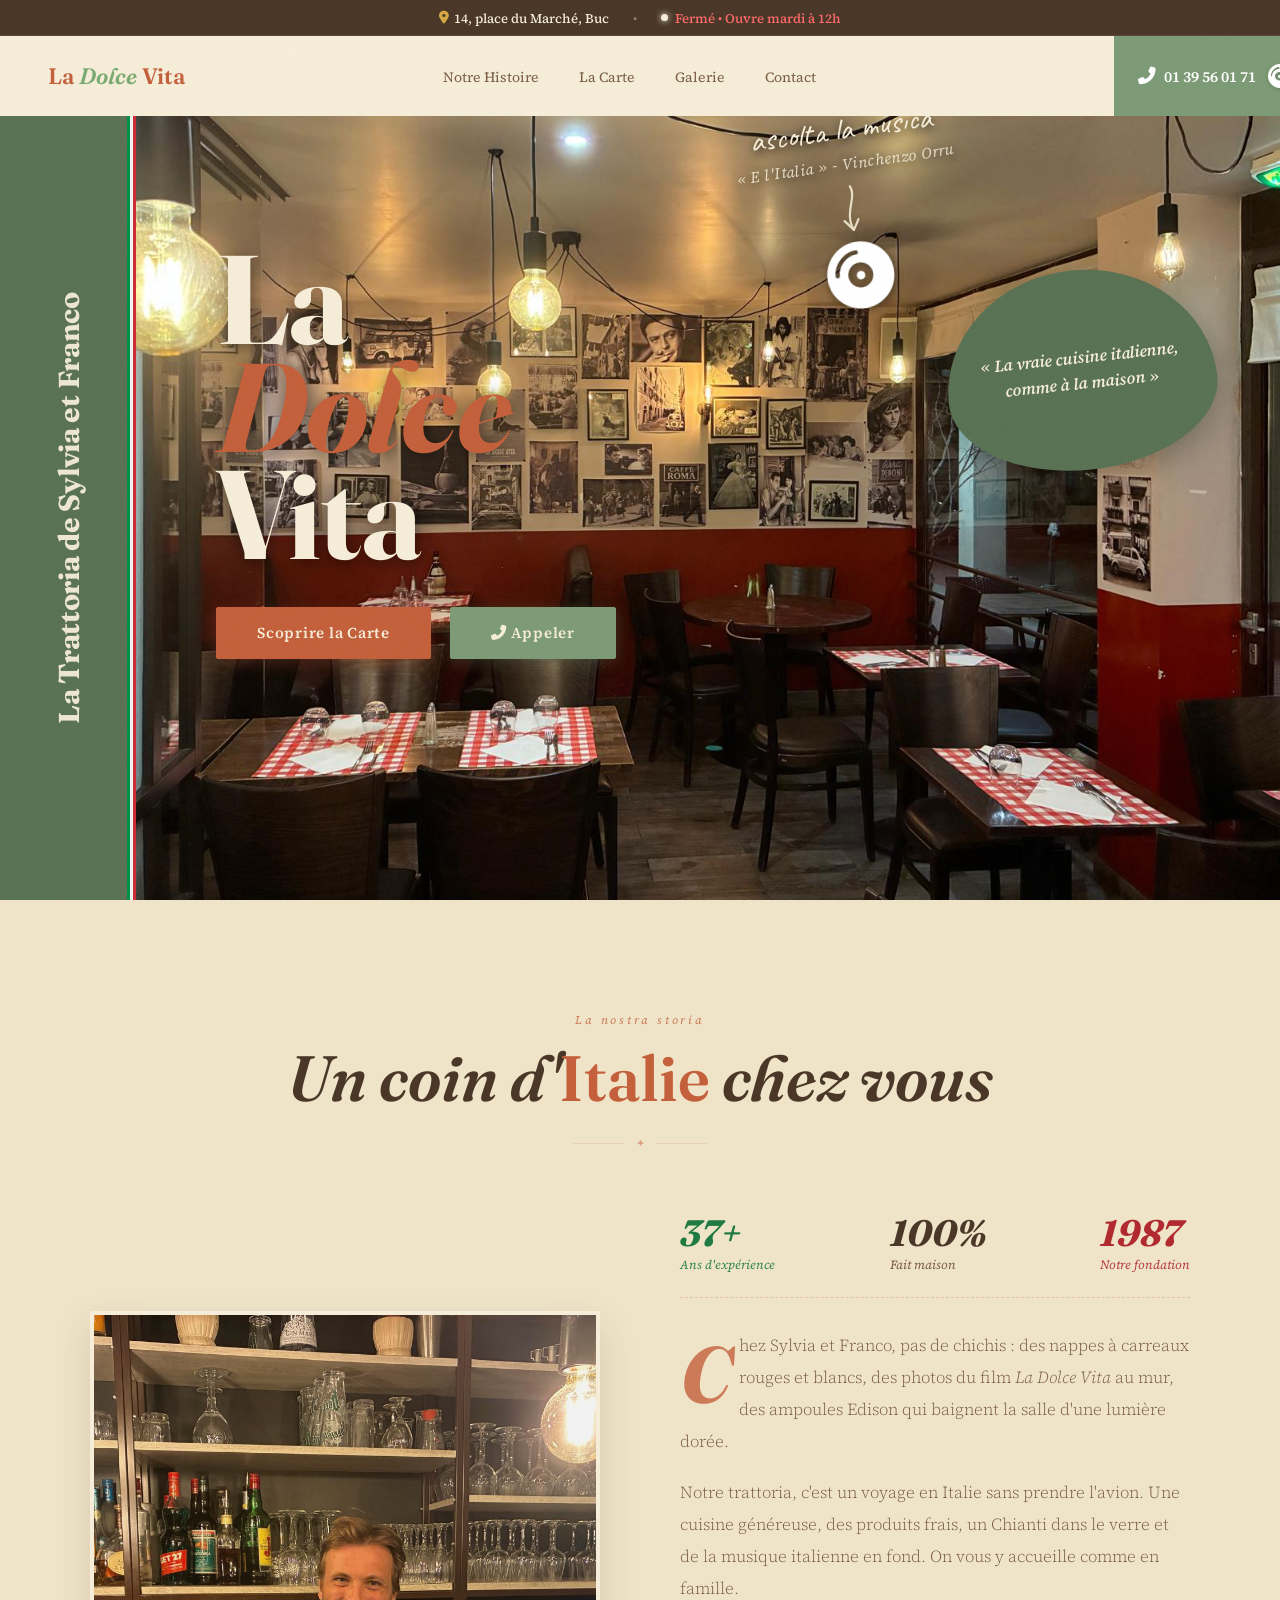
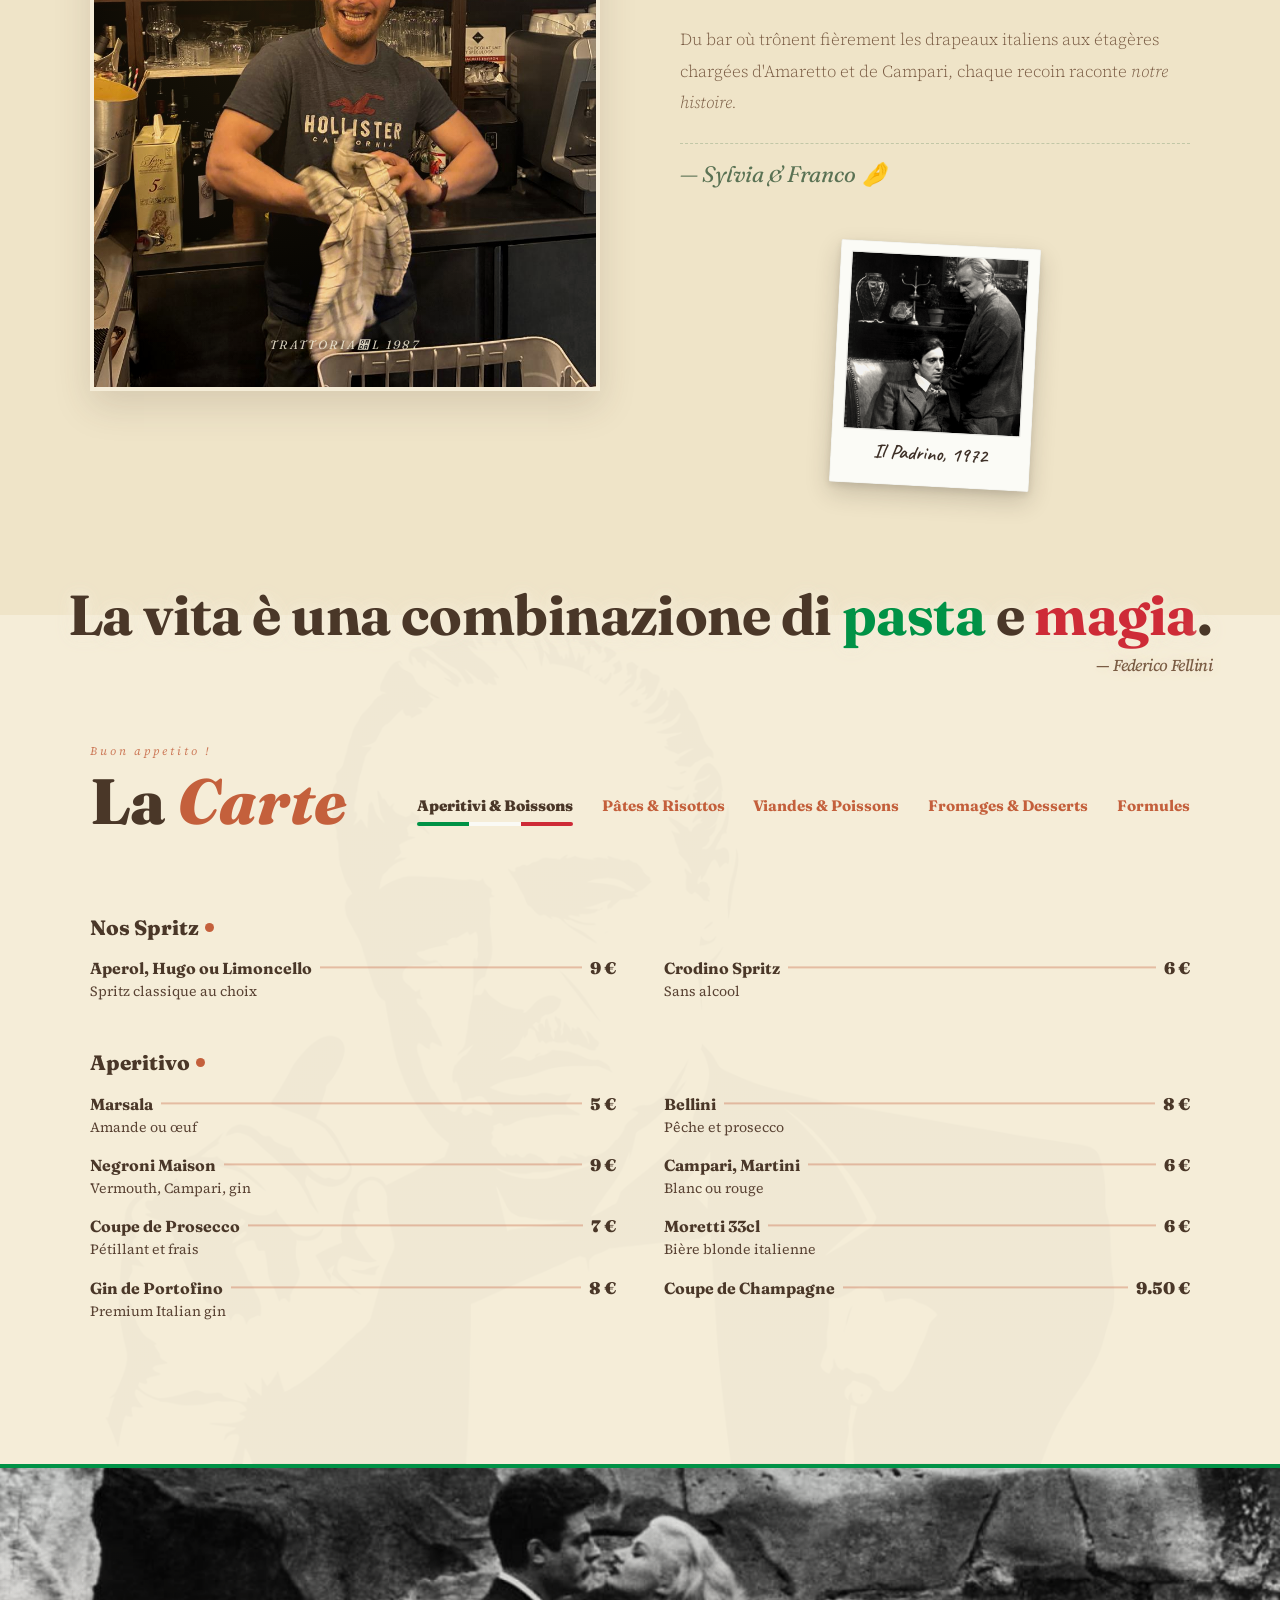
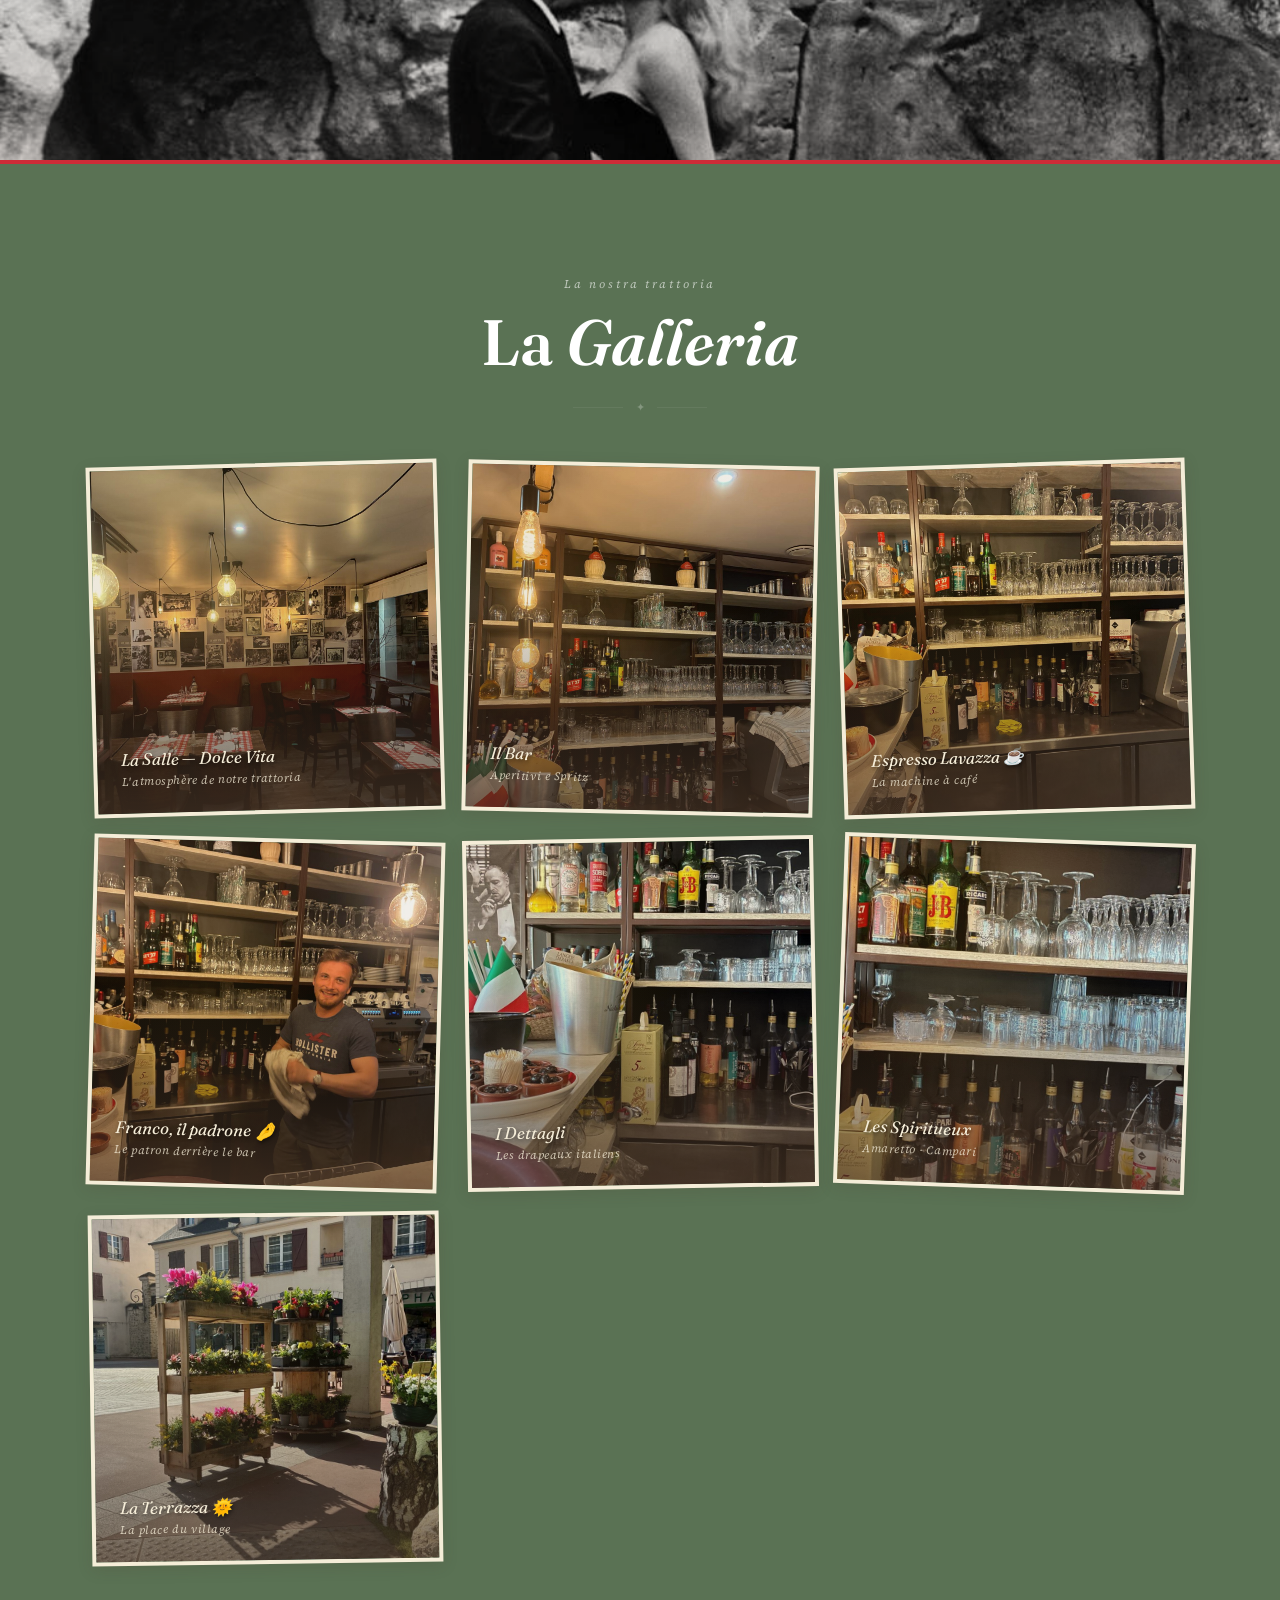
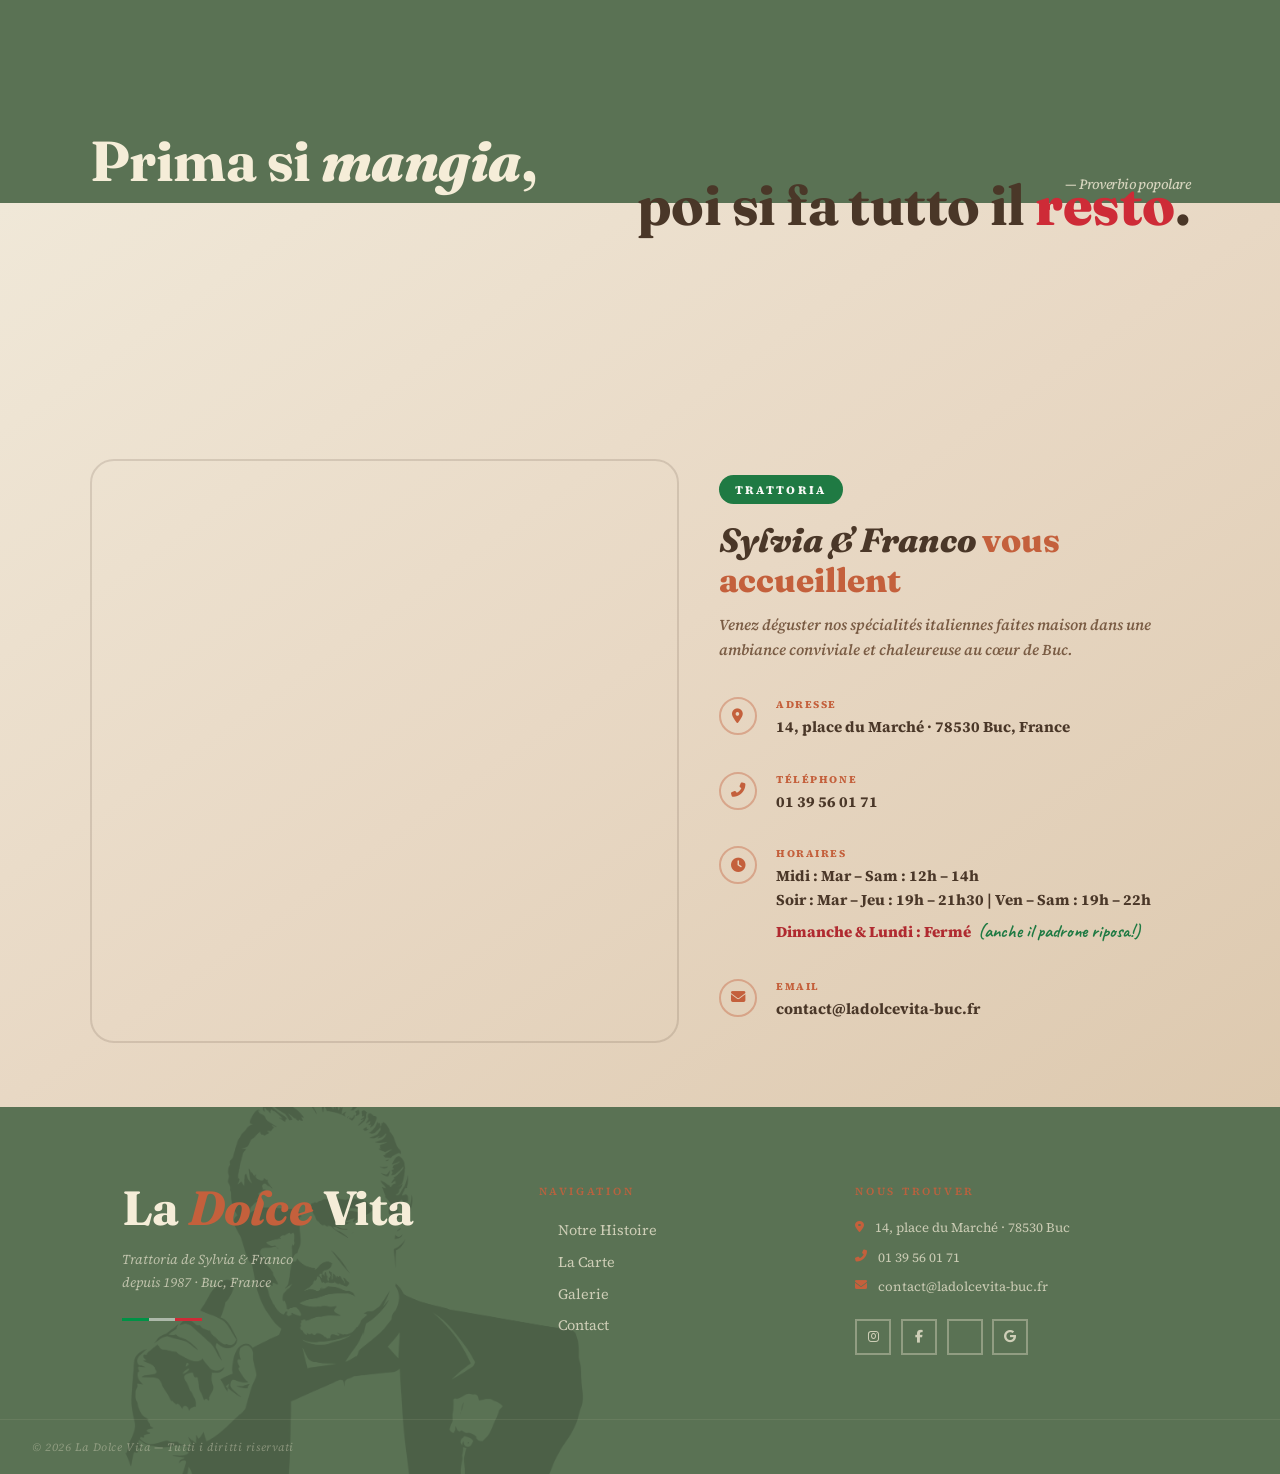
==== commit a2fcbdd1: "feat: integrate top ticker announcement bar above navigation header" ====
--- a/index.html
+++ b/index.html
@@ -79,6 +79,21 @@
 </head>
 <body>
 
+<div class="top-ticker-bar">
+  <div class="ticker-wrap">
+    <div class="ticker-content">
+      <a href="#contatto" class="ticker-item ticker-address">
+        <i class="fas fa-map-marker-alt"></i> 14, place du Marché, Buc
+      </a>
+      <span class="ticker-separator">•</span>
+      <a href="#contatto" class="ticker-item ticker-status" id="headerStatusBadgeTicker">
+        <span class="status-dot"></span>
+        <span class="status-text">Calcul en cours...</span>
+      </a>
+    </div>
+  </div>
+</div>
+
 <nav id="navbar">
   <a href="#" class="nav-logo">La <span class="nav-logo-alt">Dolce</span> Vita</a>
   <div class="nav-links" id="navLinks">
@@ -139,15 +154,6 @@
   <div class="hero-content">
     <!-- Foreground elements that sit in normal flow -->
     <div class="hero-foreground">
-      <div class="hero-meta-wrapper">
-        <a href="#contatto" class="hero-address-text">
-          <i class="fas fa-map-marker-alt"></i> 14, place du Marché, Buc
-        </a>
-        <a href="#contatto" class="hero-status-badge" id="heroStatusBadge">
-          <span class="status-dot"></span>
-          <span class="status-text">Calcul en cours...</span>
-        </a>
-      </div>
       <h1 class="hero-title">La<br><span class="hero-title-alt">Dolce</span><br>Vita</h1>
       <div class="hero-buttons">
         <a href="#carta" class="hero-cta"><span>Scoprire la Carte</span></a>
@@ -755,7 +761,7 @@
 
 // Dynamic Restaurant Status (Open / Closed)
 function updateRestaurantStatus() {
-  const badgeElement = document.getElementById('heroStatusBadge');
+  const badgeElement = document.getElementById('headerStatusBadgeTicker');
   if (!badgeElement) return;
   const textElement = badgeElement.querySelector('.status-text');
 
--- a/style.css
+++ b/style.css
@@ -3,6 +3,7 @@
 *, *::before, *::after { margin: 0; padding: 0; box-sizing: border-box; }
 :root {
   --header-height: 80px;
+  --ticker-height: 36px;
   --cream: #F5EDD8;
   --cream2: #EFE4C8;
   --terracotta: #C4603C;
@@ -34,12 +35,12 @@
 
 /* NAV */
 nav {
-  position: fixed; top: 0; left: 0; right: 0; z-index: 100;
+  position: fixed; top: var(--ticker-height); left: 0; right: 0; z-index: 100;
   display: flex; align-items: center; justify-content: space-between;
   padding: 0 0 0 3rem; /* Padding block is 0 to allow buttons to take full height */
   height: var(--header-height);
   background: var(--cream);
-  transition: box-shadow 0.4s;
+  transition: box-shadow 0.4s, top 0.3s;
 }
 
 nav.scrolled { box-shadow: 0 4px 20px rgba(74,55,40,0.1); }
@@ -405,7 +406,7 @@
   justify-content: center;
   text-align: left;
   overflow: hidden;
-  padding-top: 80px;
+  padding-top: calc(var(--header-height) + var(--ticker-height));
   padding-left: clamp(7rem, 17vw, 13.5rem);
   padding-right: 2rem;
 }
@@ -434,8 +435,8 @@
 .hero-vertical-text {
   position: absolute;
   left: calc(clamp(5rem, 12vw, 8.5rem) / 2);
-  top: calc(var(--header-height) + 0.5rem);
-  height: calc(100vh - var(--header-height) - 1rem);
+  top: calc(var(--header-height) + var(--ticker-height) + 0.5rem);
+  height: calc(100vh - var(--header-height) - var(--ticker-height) - 1rem);
   display: flex;
   align-items: center;
   justify-content: center;
@@ -1957,7 +1958,7 @@
   /* Aligner le contenu hero en haut pour que le titre soit premier */
   .hero {
     justify-content: flex-start;
-    padding-top: calc(var(--header-height) + 2rem);
+    padding-top: calc(var(--header-height) + var(--ticker-height) + 2rem);
   }
 }
 @media (max-width: 480px) {
@@ -2010,8 +2011,8 @@
   .hero-vertical-text {
     left: 2.25rem;
     font-size: 1.15rem;
-    top: calc(var(--header-height) + 0.25rem);
-    height: calc(100vh - var(--header-height) - 0.5rem);
+    top: calc(var(--header-height) + var(--ticker-height) + 0.25rem);
+    height: calc(100vh - var(--header-height) - var(--ticker-height) - 0.5rem);
   }
   .hero-title {
     font-size: clamp(3rem, 10vh, 5rem);
@@ -2105,3 +2106,98 @@
   }
   .chalk-board { padding: 2rem 1.5rem; }
 }
+
+/* Announcement Ticker Bar */
+.top-ticker-bar {
+  position: fixed;
+  top: 0;
+  left: 0;
+  right: 0;
+  height: var(--ticker-height);
+  background: var(--brown);
+  color: var(--cream);
+  z-index: 101; /* Above navbar */
+  font-family: 'Source Serif 4', Georgia, serif;
+  font-size: 0.82rem;
+  font-weight: 500;
+  border-bottom: 1px solid rgba(245, 237, 214, 0.1);
+  display: flex;
+  align-items: center;
+  overflow: hidden;
+}
+
+.top-ticker-bar a {
+  color: var(--cream);
+  text-decoration: none;
+  transition: color 0.3s ease;
+}
+
+.top-ticker-bar a:hover {
+  color: var(--gold);
+}
+
+.top-ticker-bar i {
+  color: var(--gold);
+  margin-right: 0.3rem;
+}
+
+.top-ticker-bar .ticker-wrap {
+  width: 100%;
+  overflow: hidden;
+  white-space: nowrap;
+}
+
+.top-ticker-bar .ticker-content {
+  display: inline-flex;
+  align-items: center;
+  gap: 1.5rem;
+}
+
+.top-ticker-bar .ticker-item {
+  display: inline-flex;
+  align-items: center;
+}
+
+.top-ticker-bar .ticker-separator {
+  color: rgba(245, 237, 214, 0.4);
+}
+
+/* Status light inside ticker */
+.top-ticker-bar .status-dot {
+  width: 7px;
+  height: 7px;
+  border-radius: 50%;
+  margin-right: 0.4rem;
+  display: inline-block;
+  background: var(--cream);
+  box-shadow: 0 0 6px var(--cream);
+  animation: pulse-dot-cream 2s infinite;
+}
+
+.top-ticker-bar .ticker-status.open-status {
+  color: #85E0A3; /* beautiful light green for readability */
+}
+
+.top-ticker-bar .ticker-status.closed-status {
+  color: #FF6B6B; /* beautiful light red/terracotta for readability */
+}
+
+/* Marquee scrolling animation on mobile / small screens */
+@media (max-width: 600px) {
+  .top-ticker-bar .ticker-content {
+    padding-left: 100%;
+    animation: topTickerMarquee 22s linear infinite;
+  }
+}
+
+@media (min-width: 601px) {
+  .top-ticker-bar .ticker-content {
+    justify-content: center;
+    width: 100%;
+  }
+}
+
+@keyframes topTickerMarquee {
+  0% { transform: translate3d(0, 0, 0); }
+  100% { transform: translate3d(-100%, 0, 0); }
+}
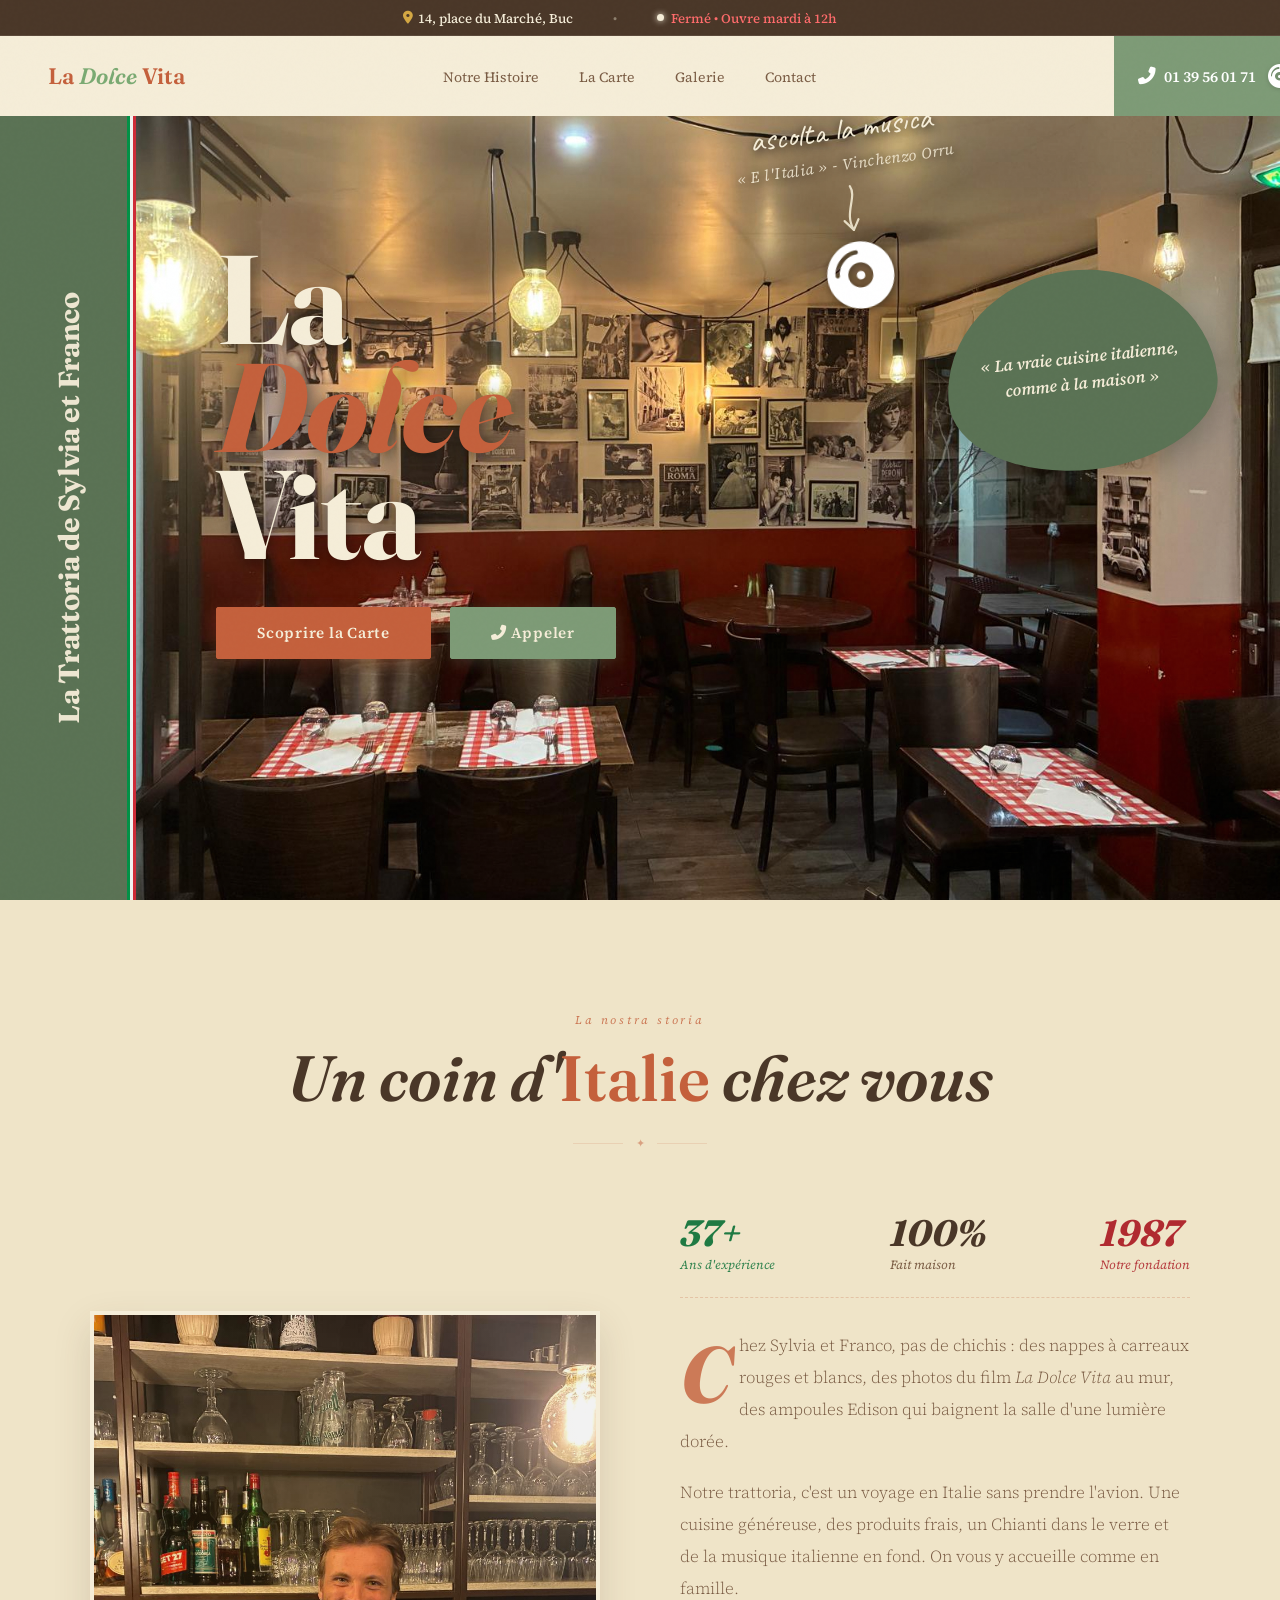
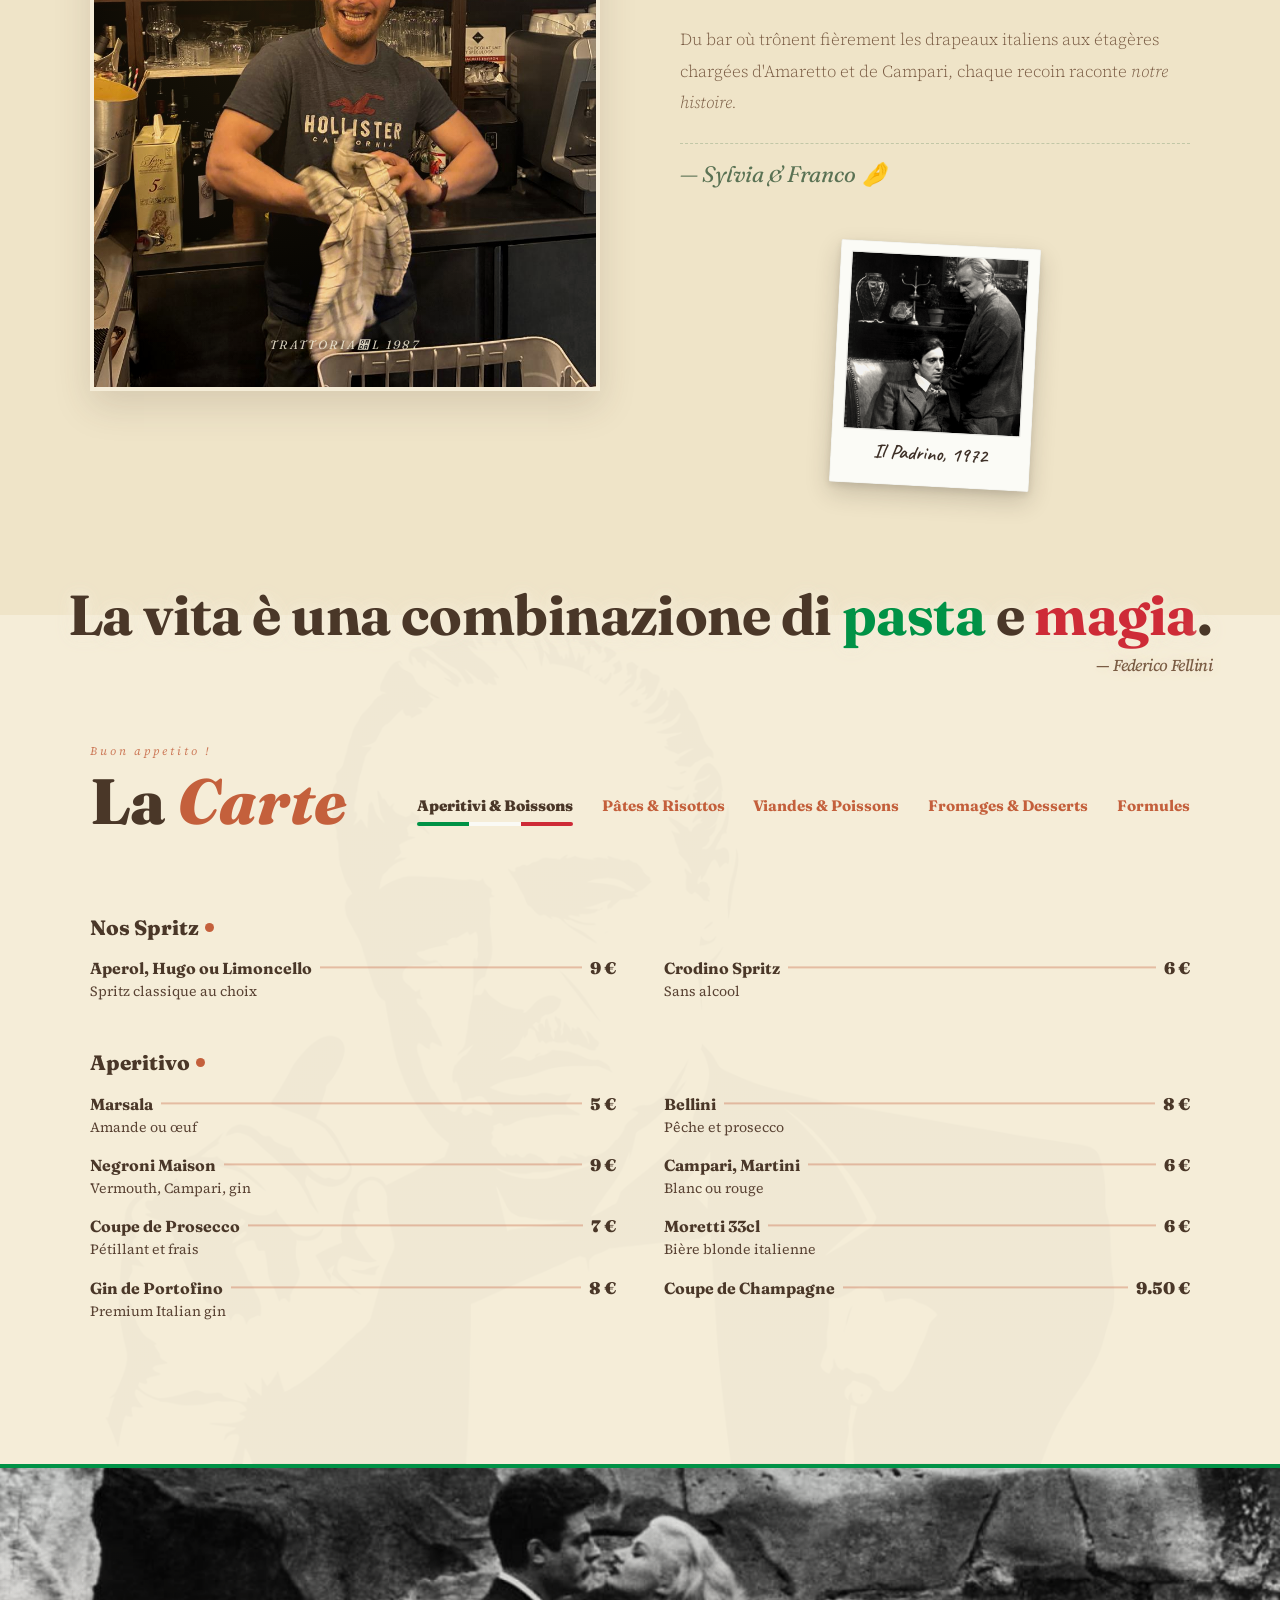
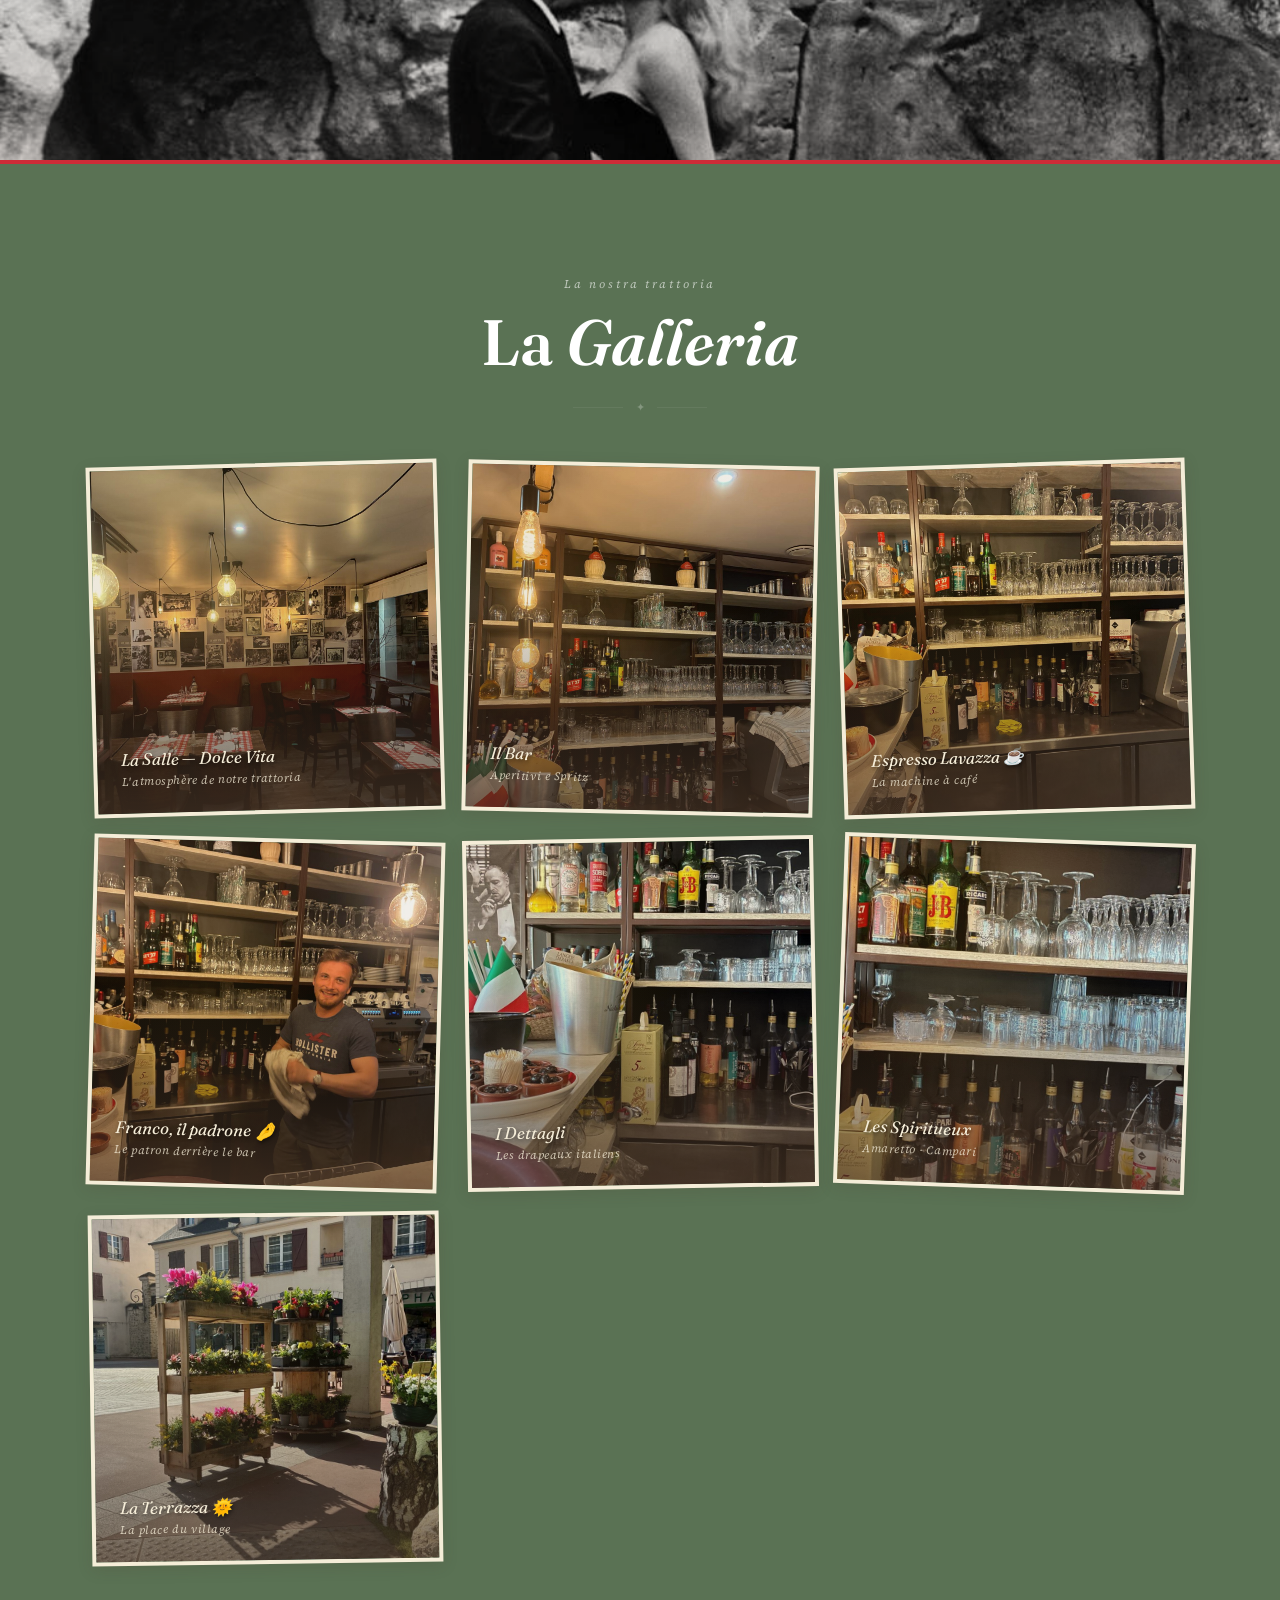
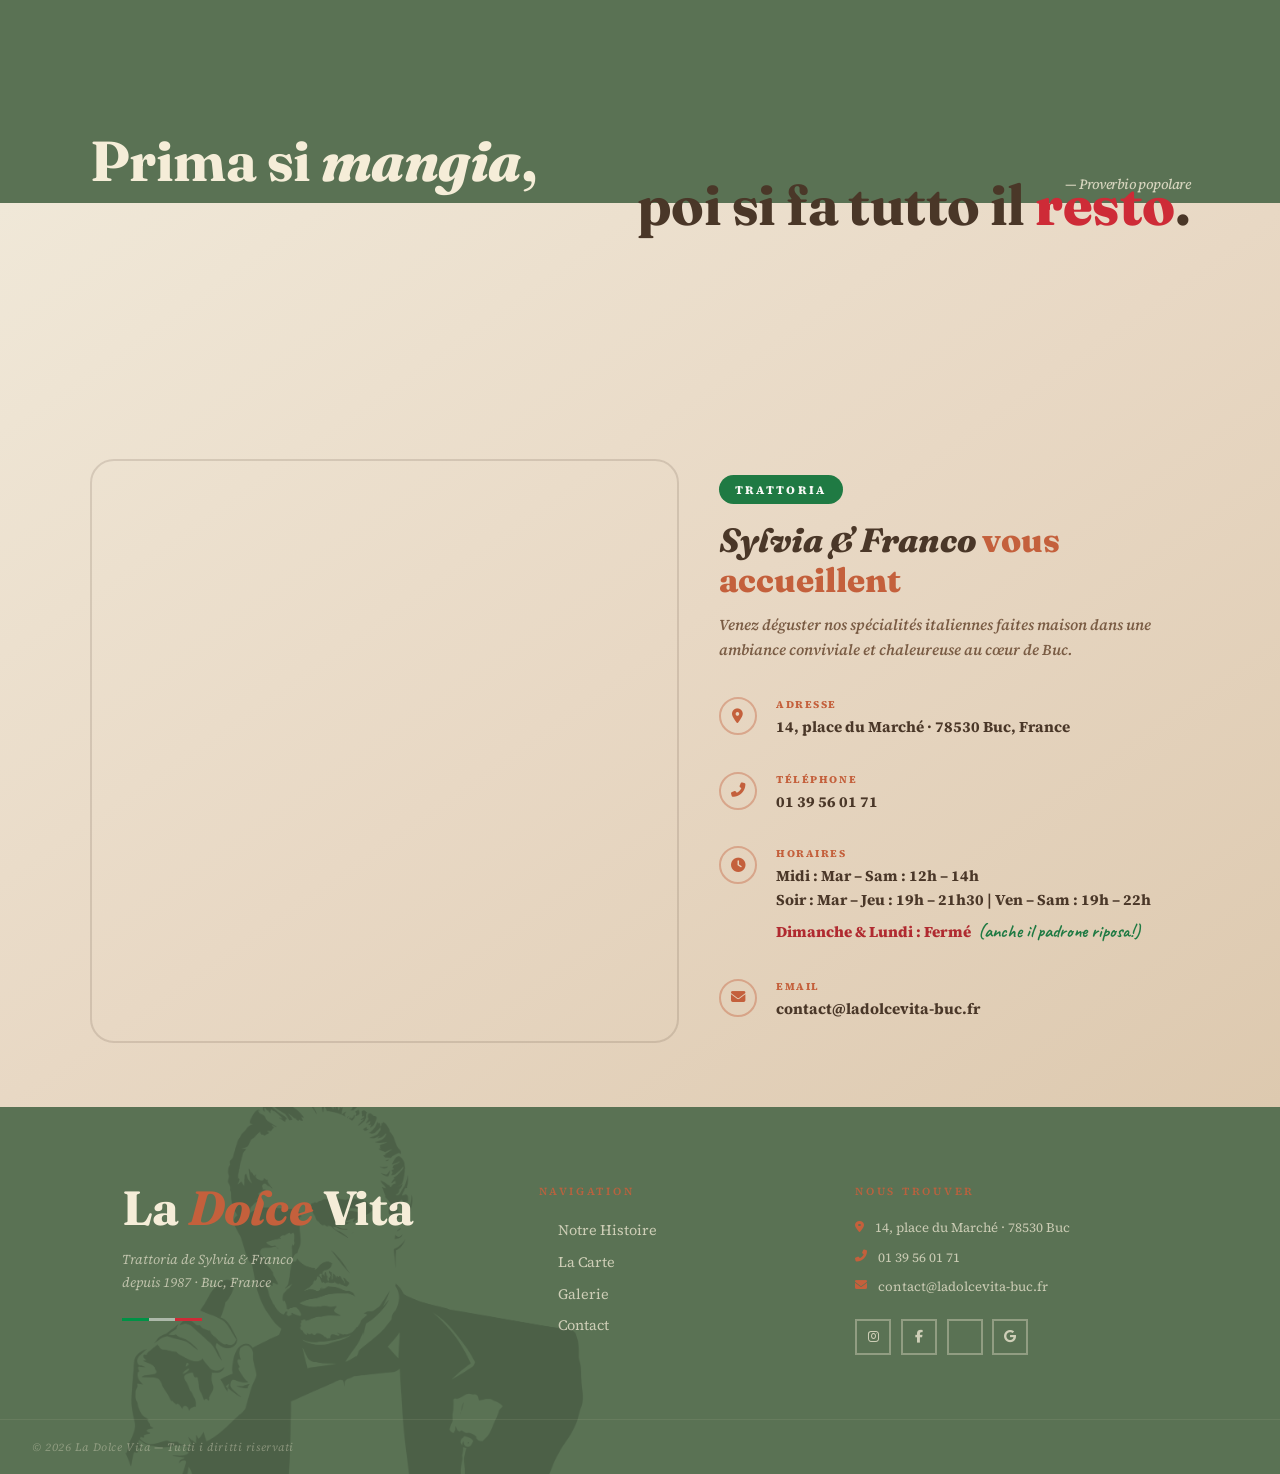
==== commit df286cdf: "feat: make ticker marquee seamless and offset mobile navigation drawer" ====
--- a/index.html
+++ b/index.html
@@ -81,15 +81,27 @@
 
 <div class="top-ticker-bar">
   <div class="ticker-wrap">
-    <div class="ticker-content">
-      <a href="#contatto" class="ticker-item ticker-address">
-        <i class="fas fa-map-marker-alt"></i> 14, place du Marché, Buc
-      </a>
-      <span class="ticker-separator">•</span>
-      <a href="#contatto" class="ticker-item ticker-status" id="headerStatusBadgeTicker">
-        <span class="status-dot"></span>
-        <span class="status-text">Calcul en cours...</span>
-      </a>
+    <div class="ticker-track">
+      <div class="ticker-item-group">
+        <a href="#contatto" class="ticker-item ticker-address">
+          <i class="fas fa-map-marker-alt"></i> 14, place du Marché, Buc
+        </a>
+        <span class="ticker-separator">•</span>
+        <a href="#contatto" class="ticker-item ticker-status" id="headerStatusBadgeTicker">
+          <span class="status-dot"></span>
+          <span class="status-text">Calcul en cours...</span>
+        </a>
+      </div>
+      <div class="ticker-item-group" aria-hidden="true">
+        <a href="#contatto" class="ticker-item ticker-address">
+          <i class="fas fa-map-marker-alt"></i> 14, place du Marché, Buc
+        </a>
+        <span class="ticker-separator">•</span>
+        <div class="ticker-item ticker-status" id="headerStatusBadgeTickerDuplicate">
+          <span class="status-dot"></span>
+          <span class="status-text">Calcul en cours...</span>
+        </div>
+      </div>
     </div>
   </div>
 </div>
@@ -761,9 +773,12 @@
 
 // Dynamic Restaurant Status (Open / Closed)
 function updateRestaurantStatus() {
-  const badgeElement = document.getElementById('headerStatusBadgeTicker');
-  if (!badgeElement) return;
-  const textElement = badgeElement.querySelector('.status-text');
+  const badgeElements = [
+    document.getElementById('headerStatusBadgeTicker'),
+    document.getElementById('headerStatusBadgeTickerDuplicate')
+  ].filter(el => el !== null);
+
+  if (badgeElements.length === 0) return;
 
   const now = new Date();
   const day = now.getDay(); // 0: Sunday, 1: Monday, ..., 6: Saturday
@@ -791,49 +806,64 @@
 
   const dayNames = ["dimanche", "lundi", "mardi", "mercredi", "jeudi", "vendredi", "samedi"];
 
+  let isOpen = false;
+  let statusText = "Fermé";
+
   // 1. Check if currently open
   for (let slot of daySchedule) {
     const startMins = toMins(slot[0], slot[1]);
     const endMins = toMins(slot[2], slot[3]);
     if (time >= startMins && time < endMins) {
+      isOpen = true;
+      statusText = `Ouvert • Ferme à ${formatTime(slot[2], slot[3])}`;
+      break;
+    }
+  }
+
+  // 2. Closed: find next opening
+  if (!isOpen) {
+    let found = false;
+    for (let i = 0; i < 7; i++) {
+      const checkDayIndex = (day + i) % 7;
+      const checkSchedule = schedules[checkDayIndex];
+      
+      for (let slot of checkSchedule) {
+        const startMins = toMins(slot[0], slot[1]);
+        if (i === 0 && time >= startMins) {
+          continue;
+        }
+        
+        let dayPrefix = "";
+        if (i === 0) {
+          dayPrefix = "aujourd'hui à ";
+        } else if (i === 1) {
+          dayPrefix = "demain à ";
+        } else {
+          dayPrefix = `${dayNames[checkDayIndex]} à `;
+        }
+        
+        statusText = `Fermé • Ouvre ${dayPrefix}${formatTime(slot[0], slot[1])}`;
+        found = true;
+        break;
+      }
+      if (found) break;
+    }
+  }
+
+  // Update all badges
+  badgeElements.forEach(badgeElement => {
+    const textElement = badgeElement.querySelector('.status-text');
+    if (isOpen) {
       badgeElement.classList.remove('closed-status');
       badgeElement.classList.add('open-status');
-      textElement.textContent = `Ouvert • Ferme à ${formatTime(slot[2], slot[3])}`;
-      return;
-    }
-  }
-
-  // 2. Closed: find next opening
-  for (let i = 0; i < 7; i++) {
-    const checkDayIndex = (day + i) % 7;
-    const checkSchedule = schedules[checkDayIndex];
-    
-    for (let slot of checkSchedule) {
-      const startMins = toMins(slot[0], slot[1]);
-      if (i === 0 && time >= startMins) {
-        continue;
-      }
-      
-      let dayPrefix = "";
-      if (i === 0) {
-        dayPrefix = "aujourd'hui à ";
-      } else if (i === 1) {
-        dayPrefix = "demain à ";
-      } else {
-        dayPrefix = `${dayNames[checkDayIndex]} à `;
-      }
-      
+    } else {
       badgeElement.classList.remove('open-status');
       badgeElement.classList.add('closed-status');
-      textElement.textContent = `Fermé • Ouvre ${dayPrefix}${formatTime(slot[0], slot[1])}`;
-      return;
-    }
-  }
-
-  // Fallback
-  badgeElement.classList.remove('open-status');
-  badgeElement.classList.add('closed-status');
-  textElement.textContent = "Fermé";
+    }
+    if (textElement) {
+      textElement.textContent = statusText;
+    }
+  });
 }
 
 // Initialize and check periodically
--- a/style.css
+++ b/style.css
@@ -2030,7 +2030,7 @@
     justify-content: space-between; /* Push footer phrase to the bottom */
     position: fixed;
     inset: 0;
-    top: var(--header-height);
+    top: calc(var(--header-height) + var(--ticker-height));
     background: var(--slate); /* Beautiful premium dark slate */
     padding: 3.5rem 2.5rem;
     z-index: 99;
@@ -2147,10 +2147,17 @@
   white-space: nowrap;
 }
 
-.top-ticker-bar .ticker-content {
+.top-ticker-bar .ticker-track {
   display: inline-flex;
   align-items: center;
-  gap: 1.5rem;
+  white-space: nowrap;
+}
+
+.top-ticker-bar .ticker-item-group {
+  display: inline-flex;
+  align-items: center;
+  gap: 2.5rem;
+  padding-right: 2.5rem;
 }
 
 .top-ticker-bar .ticker-item {
@@ -2182,22 +2189,24 @@
   color: #FF6B6B; /* beautiful light red/terracotta for readability */
 }
 
-/* Marquee scrolling animation on mobile / small screens */
+/* Marquee scrolling animation on mobile / small screens (seamless infinite loop) */
 @media (max-width: 600px) {
-  .top-ticker-bar .ticker-content {
-    padding-left: 100%;
-    animation: topTickerMarquee 22s linear infinite;
+  .top-ticker-bar .ticker-track {
+    animation: topTickerMarquee 20s linear infinite;
   }
 }
 
 @media (min-width: 601px) {
-  .top-ticker-bar .ticker-content {
+  .top-ticker-bar .ticker-track {
     justify-content: center;
     width: 100%;
   }
+  .top-ticker-bar .ticker-item-group[aria-hidden="true"] {
+    display: none;
+  }
 }
 
 @keyframes topTickerMarquee {
   0% { transform: translate3d(0, 0, 0); }
-  100% { transform: translate3d(-100%, 0, 0); }
-}
+  100% { transform: translate3d(-50%, 0, 0); }
+}
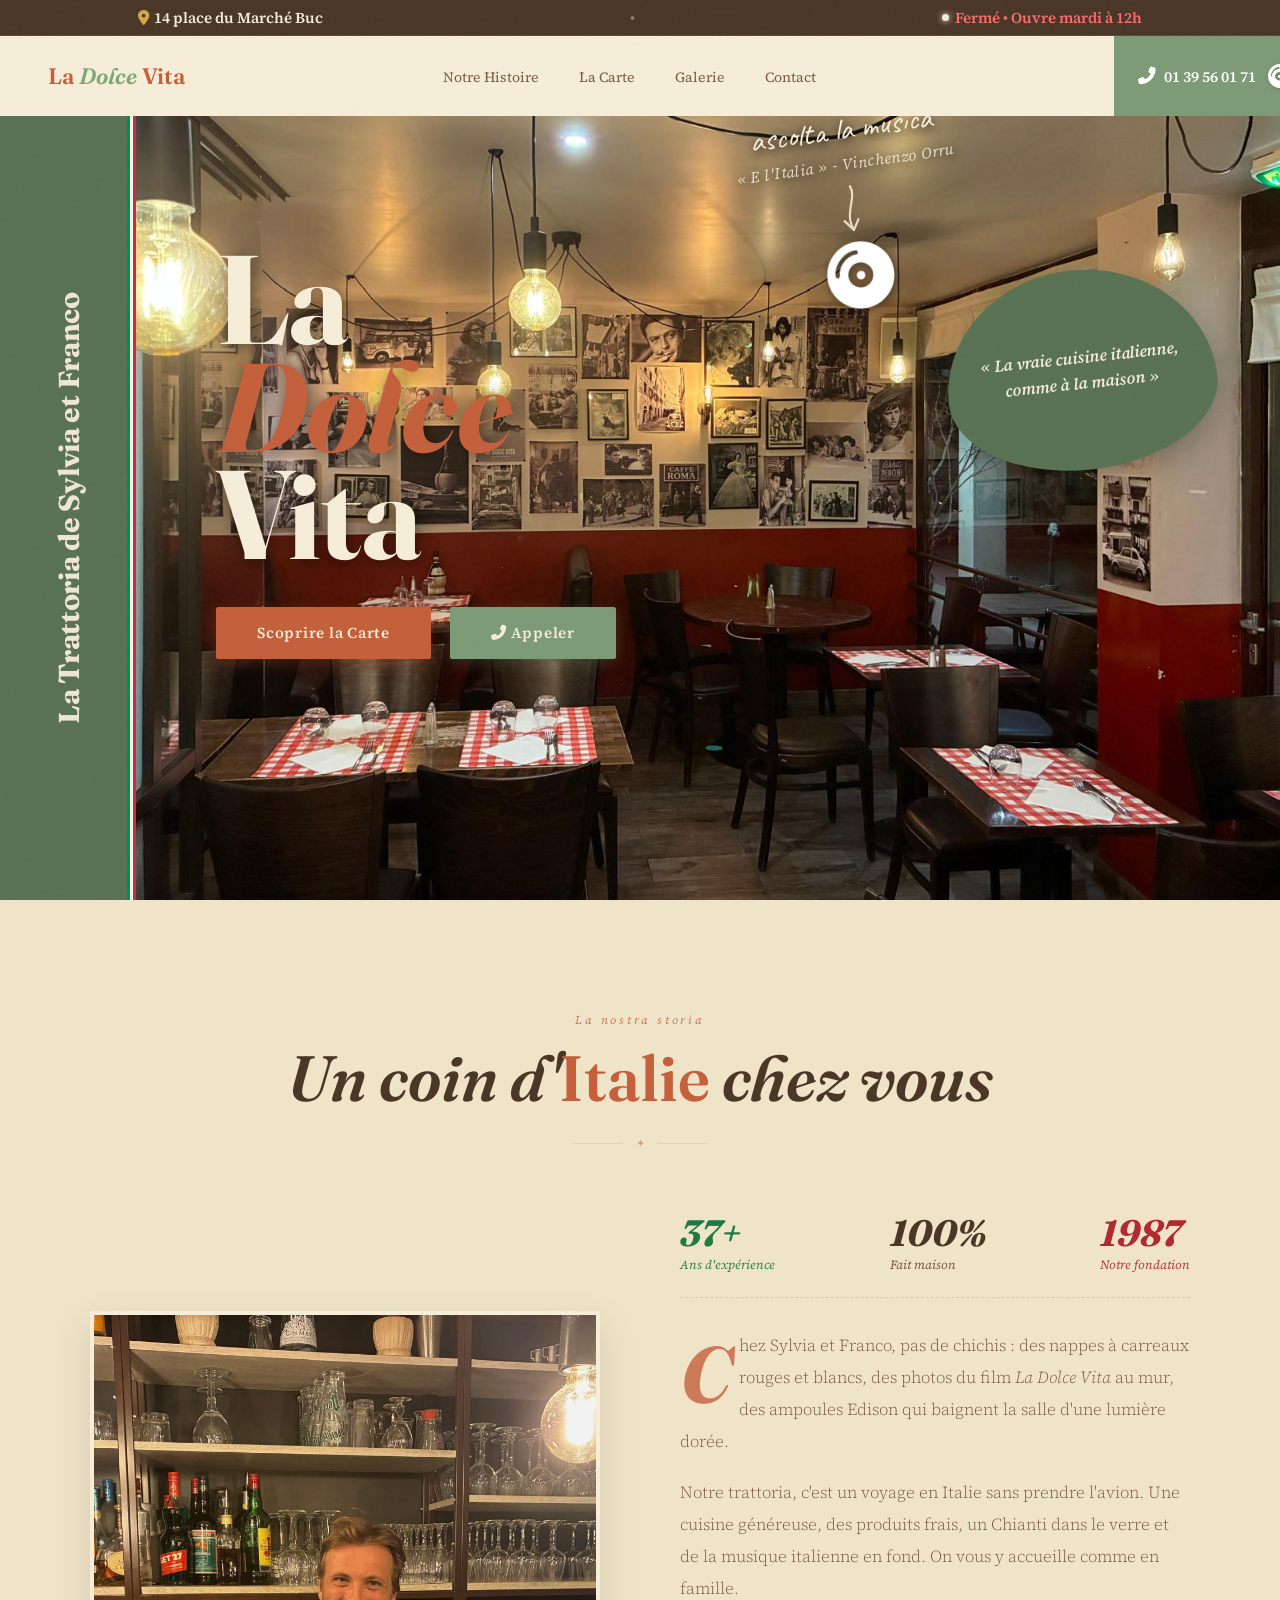
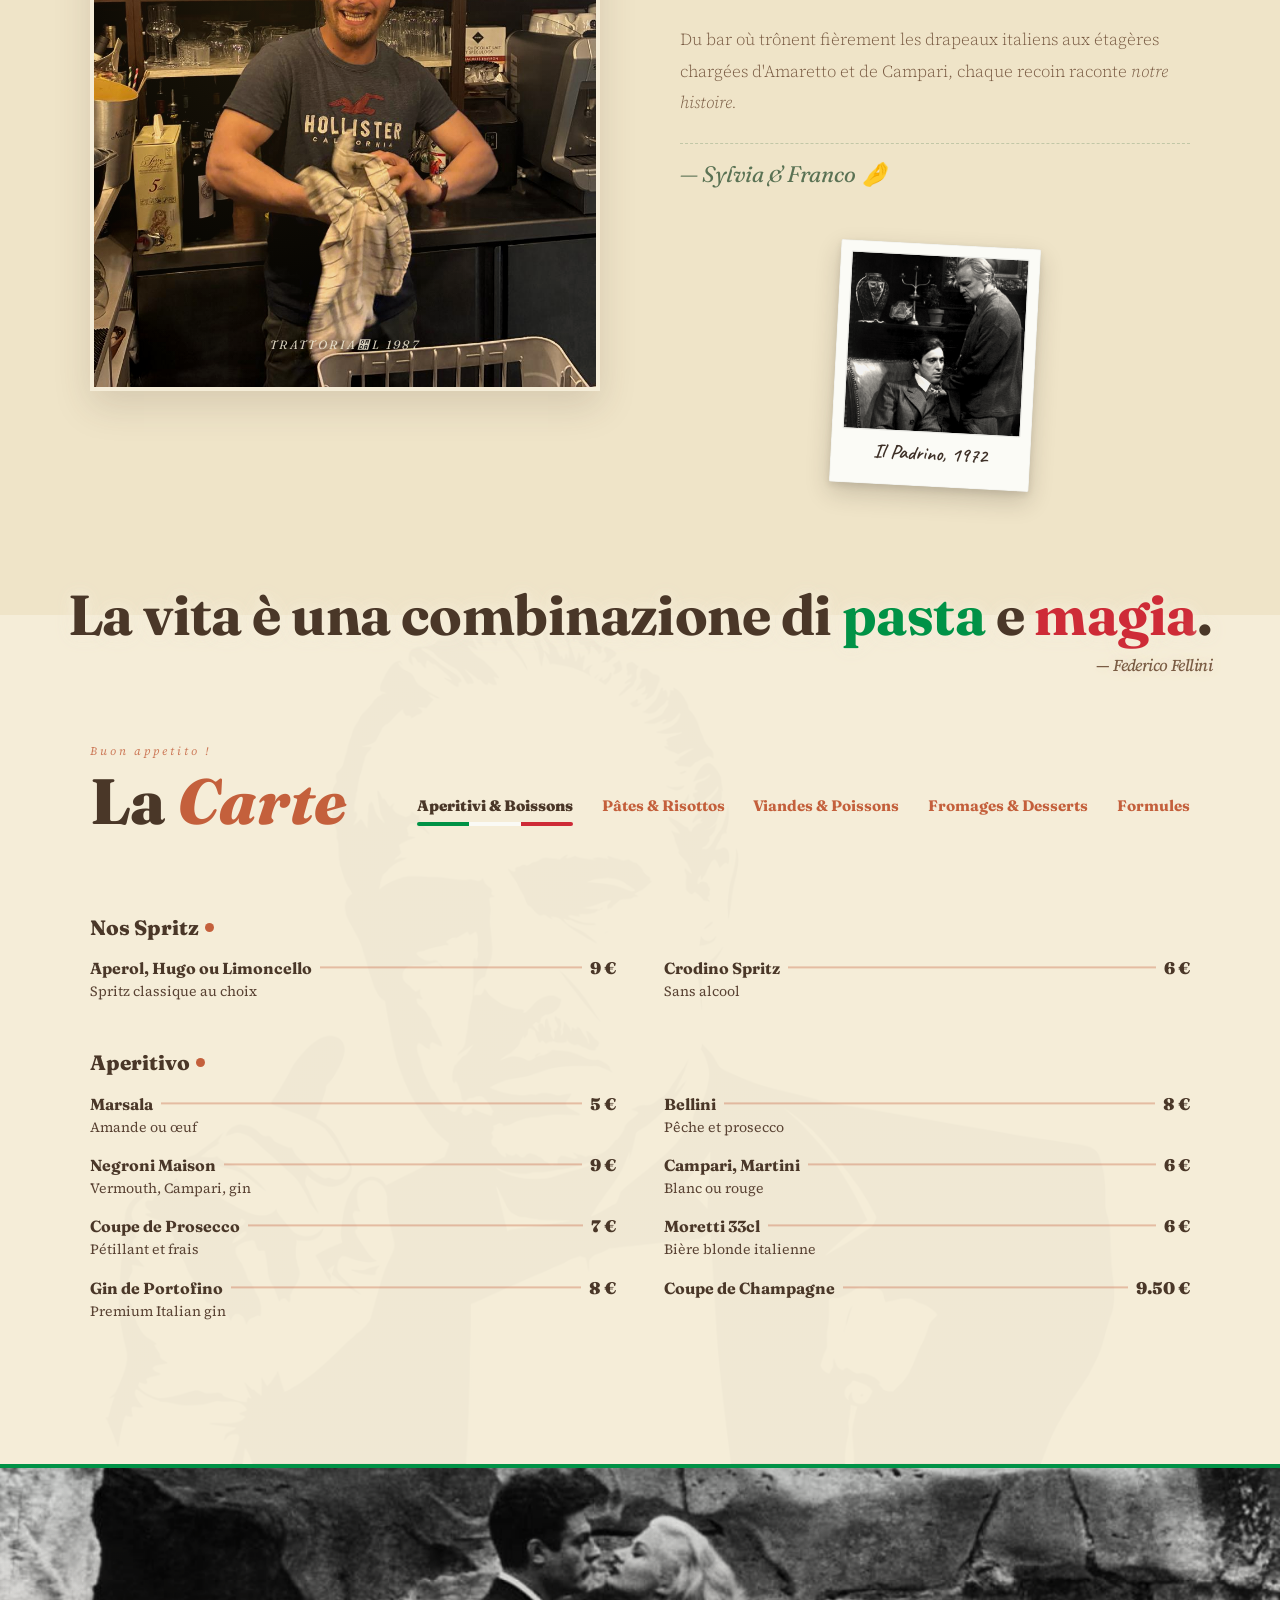
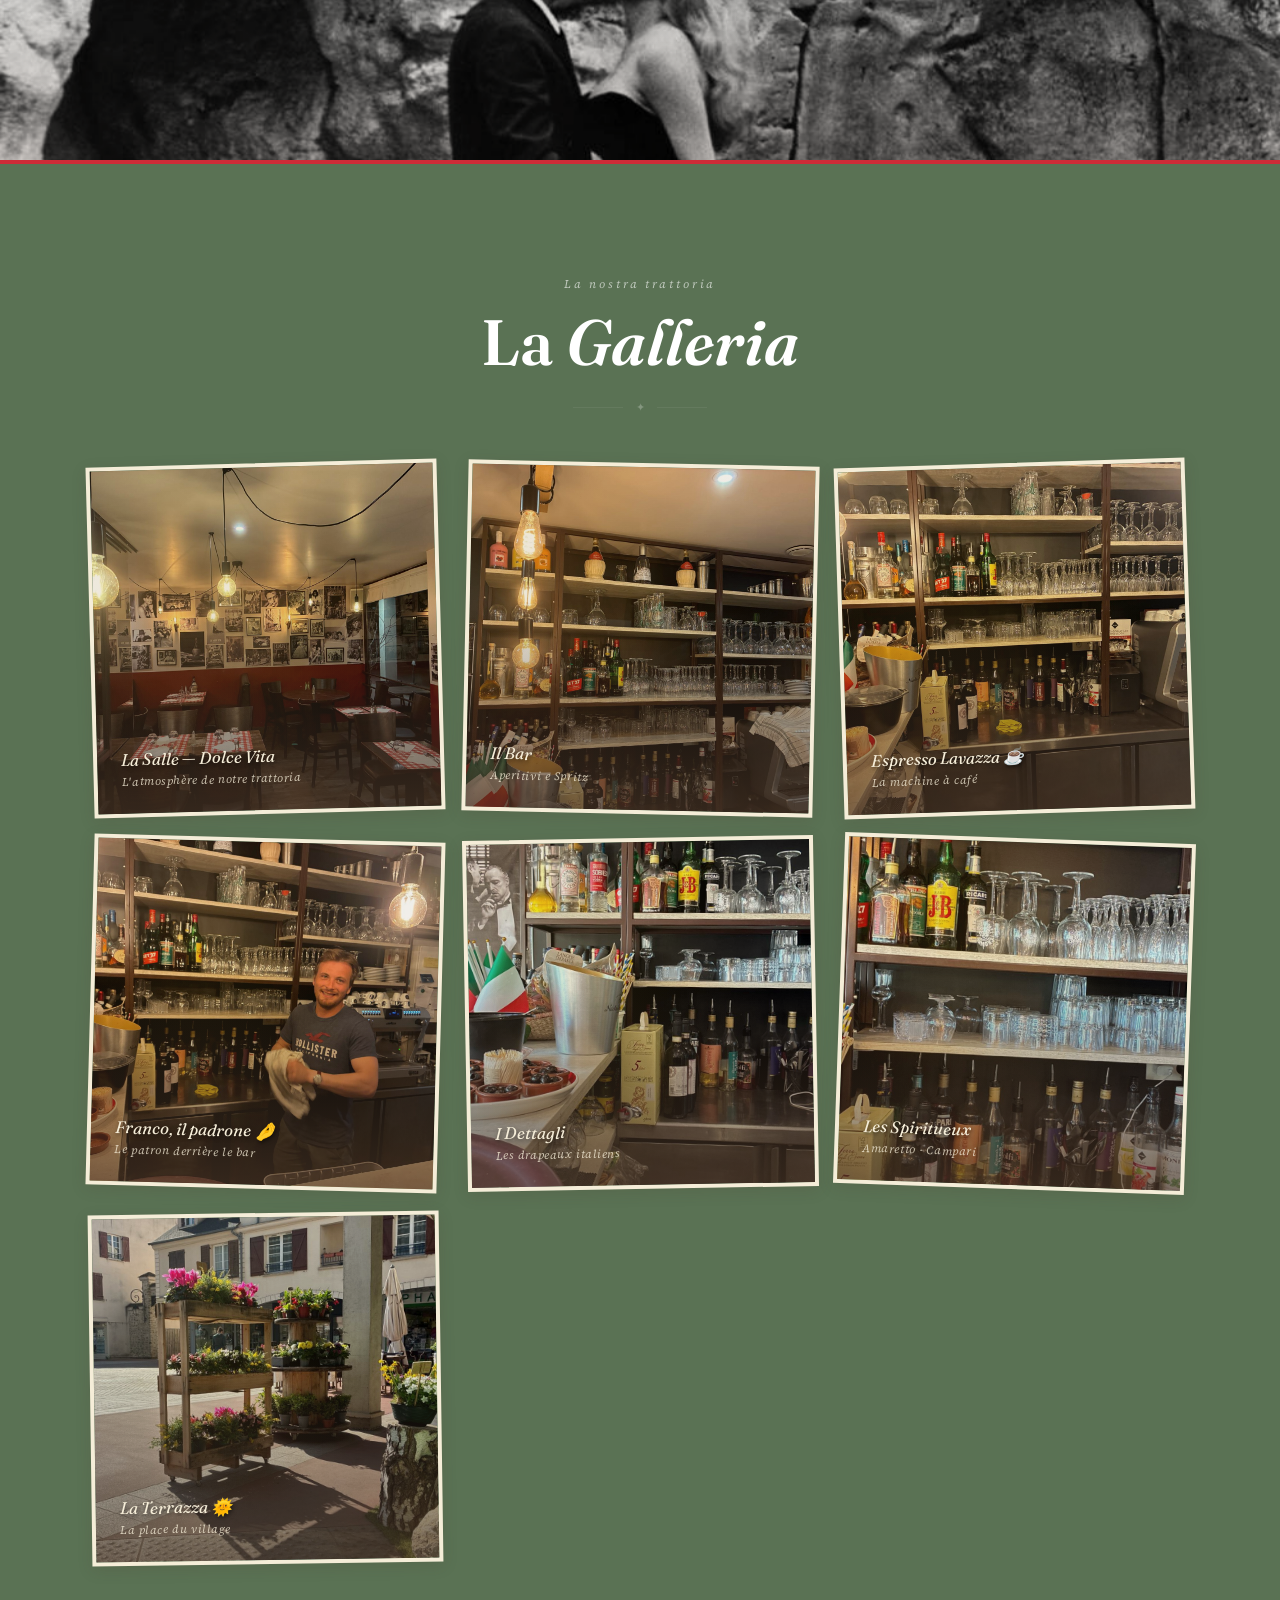
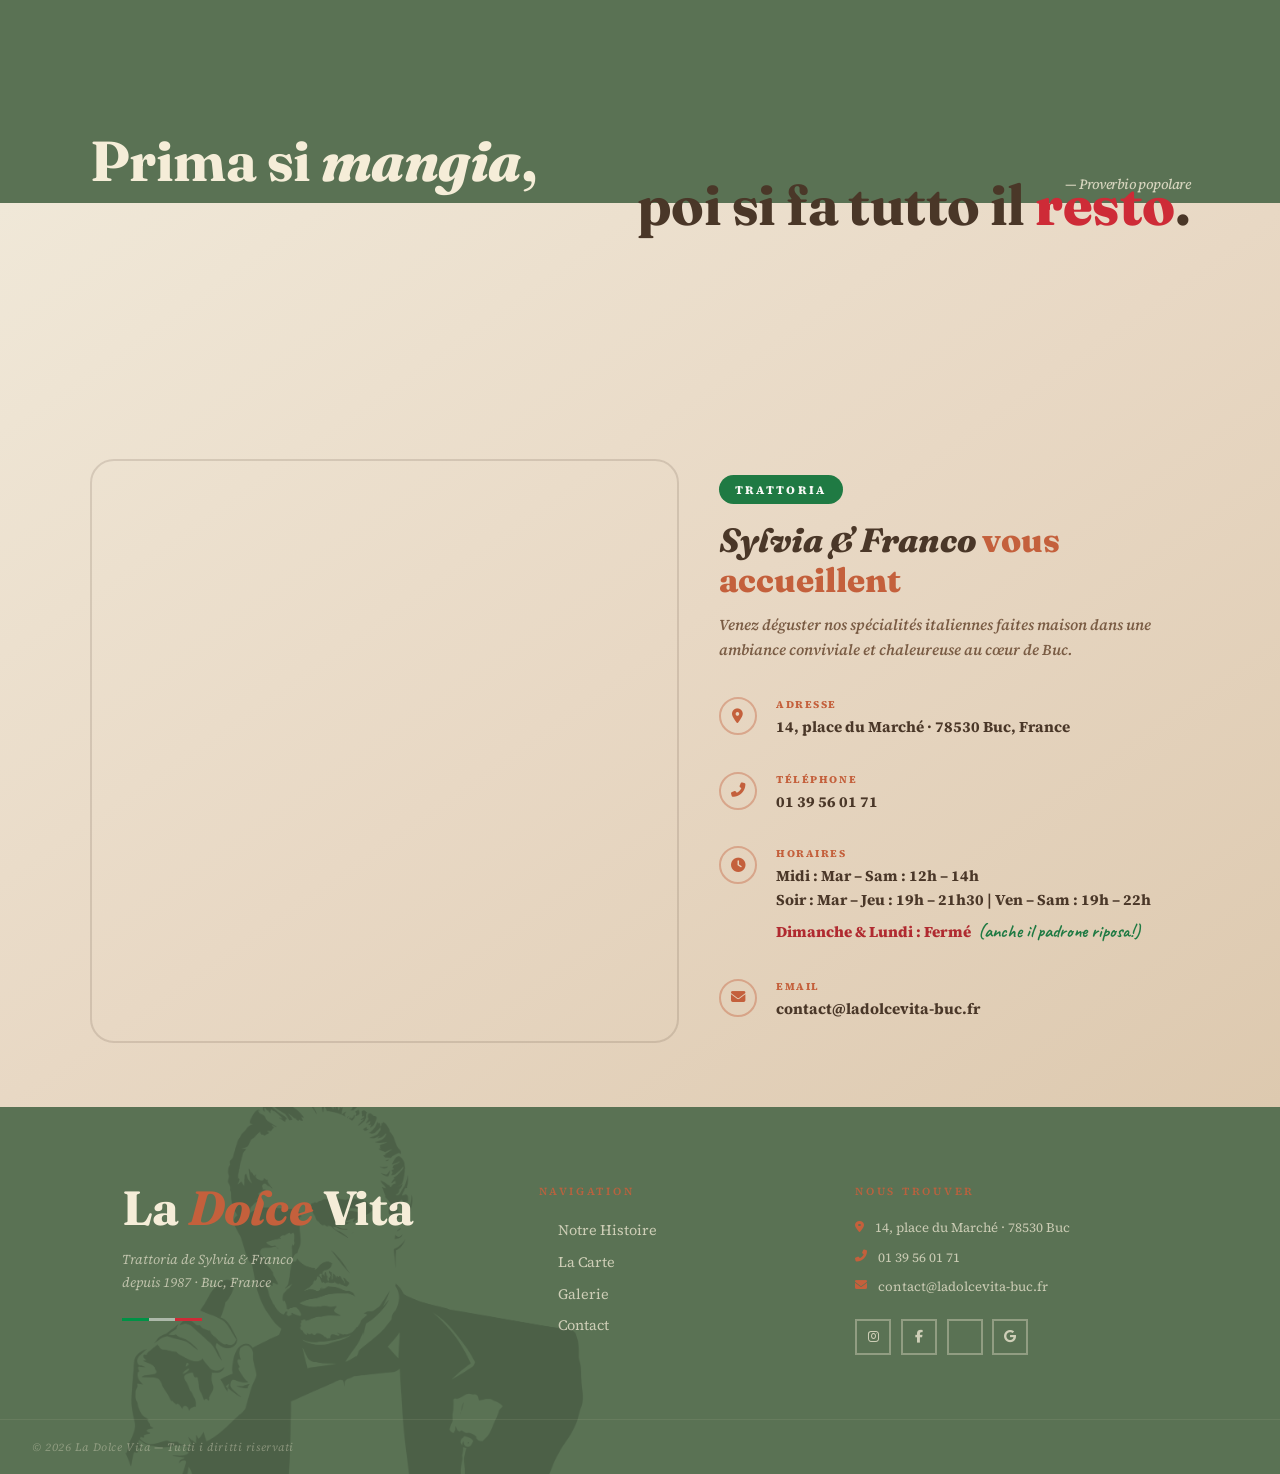
==== commit 265155bc: "feat: make top bar static, remove commas from address, stretch items full width with fluid font size" ====
--- a/index.html
+++ b/index.html
@@ -80,29 +80,15 @@
 <body>
 
 <div class="top-ticker-bar">
-  <div class="ticker-wrap">
-    <div class="ticker-track">
-      <div class="ticker-item-group">
-        <a href="#contatto" class="ticker-item ticker-address">
-          <i class="fas fa-map-marker-alt"></i> 14, place du Marché, Buc
-        </a>
-        <span class="ticker-separator">•</span>
-        <a href="#contatto" class="ticker-item ticker-status" id="headerStatusBadgeTicker">
-          <span class="status-dot"></span>
-          <span class="status-text">Calcul en cours...</span>
-        </a>
-      </div>
-      <div class="ticker-item-group" aria-hidden="true">
-        <a href="#contatto" class="ticker-item ticker-address">
-          <i class="fas fa-map-marker-alt"></i> 14, place du Marché, Buc
-        </a>
-        <span class="ticker-separator">•</span>
-        <div class="ticker-item ticker-status" id="headerStatusBadgeTickerDuplicate">
-          <span class="status-dot"></span>
-          <span class="status-text">Calcul en cours...</span>
-        </div>
-      </div>
-    </div>
+  <div class="ticker-content">
+    <a href="#contatto" class="ticker-item ticker-address">
+      <i class="fas fa-map-marker-alt"></i> 14 place du Marché Buc
+    </a>
+    <span class="ticker-separator">•</span>
+    <a href="#contatto" class="ticker-item ticker-status" id="headerStatusBadgeTicker">
+      <span class="status-dot"></span>
+      <span class="status-text">Calcul en cours...</span>
+    </a>
   </div>
 </div>
 
--- a/style.css
+++ b/style.css
@@ -2118,12 +2118,12 @@
   color: var(--cream);
   z-index: 101; /* Above navbar */
   font-family: 'Source Serif 4', Georgia, serif;
-  font-size: 0.82rem;
-  font-weight: 500;
+  font-size: clamp(0.72rem, 2.6vw, 0.95rem);
+  font-weight: 600;
   border-bottom: 1px solid rgba(245, 237, 214, 0.1);
   display: flex;
   align-items: center;
-  overflow: hidden;
+  justify-content: center;
 }
 
 .top-ticker-bar a {
@@ -2141,23 +2141,14 @@
   margin-right: 0.3rem;
 }
 
-.top-ticker-bar .ticker-wrap {
+.top-ticker-bar .ticker-content {
+  display: flex;
+  justify-content: space-between;
+  align-items: center;
   width: 100%;
-  overflow: hidden;
-  white-space: nowrap;
-}
-
-.top-ticker-bar .ticker-track {
-  display: inline-flex;
-  align-items: center;
-  white-space: nowrap;
-}
-
-.top-ticker-bar .ticker-item-group {
-  display: inline-flex;
-  align-items: center;
-  gap: 2.5rem;
-  padding-right: 2.5rem;
+  max-width: 1100px;
+  margin: 0 auto;
+  padding: 0 3rem;
 }
 
 .top-ticker-bar .ticker-item {
@@ -2189,24 +2180,17 @@
   color: #FF6B6B; /* beautiful light red/terracotta for readability */
 }
 
-/* Marquee scrolling animation on mobile / small screens (seamless infinite loop) */
-@media (max-width: 600px) {
-  .top-ticker-bar .ticker-track {
-    animation: topTickerMarquee 20s linear infinite;
-  }
-}
-
-@media (min-width: 601px) {
-  .top-ticker-bar .ticker-track {
-    justify-content: center;
-    width: 100%;
-  }
-  .top-ticker-bar .ticker-item-group[aria-hidden="true"] {
-    display: none;
-  }
-}
-
-@keyframes topTickerMarquee {
-  0% { transform: translate3d(0, 0, 0); }
-  100% { transform: translate3d(-50%, 0, 0); }
-}
+@media (max-width: 800px) {
+  .top-ticker-bar .ticker-content {
+    padding: 0 1.5rem;
+  }
+}
+
+@media (max-width: 480px) {
+  .top-ticker-bar .ticker-content {
+    padding: 0 0.8rem;
+  }
+  .top-ticker-bar .ticker-separator {
+    display: none; /* Hide separator on small screen to save space */
+  }
+}
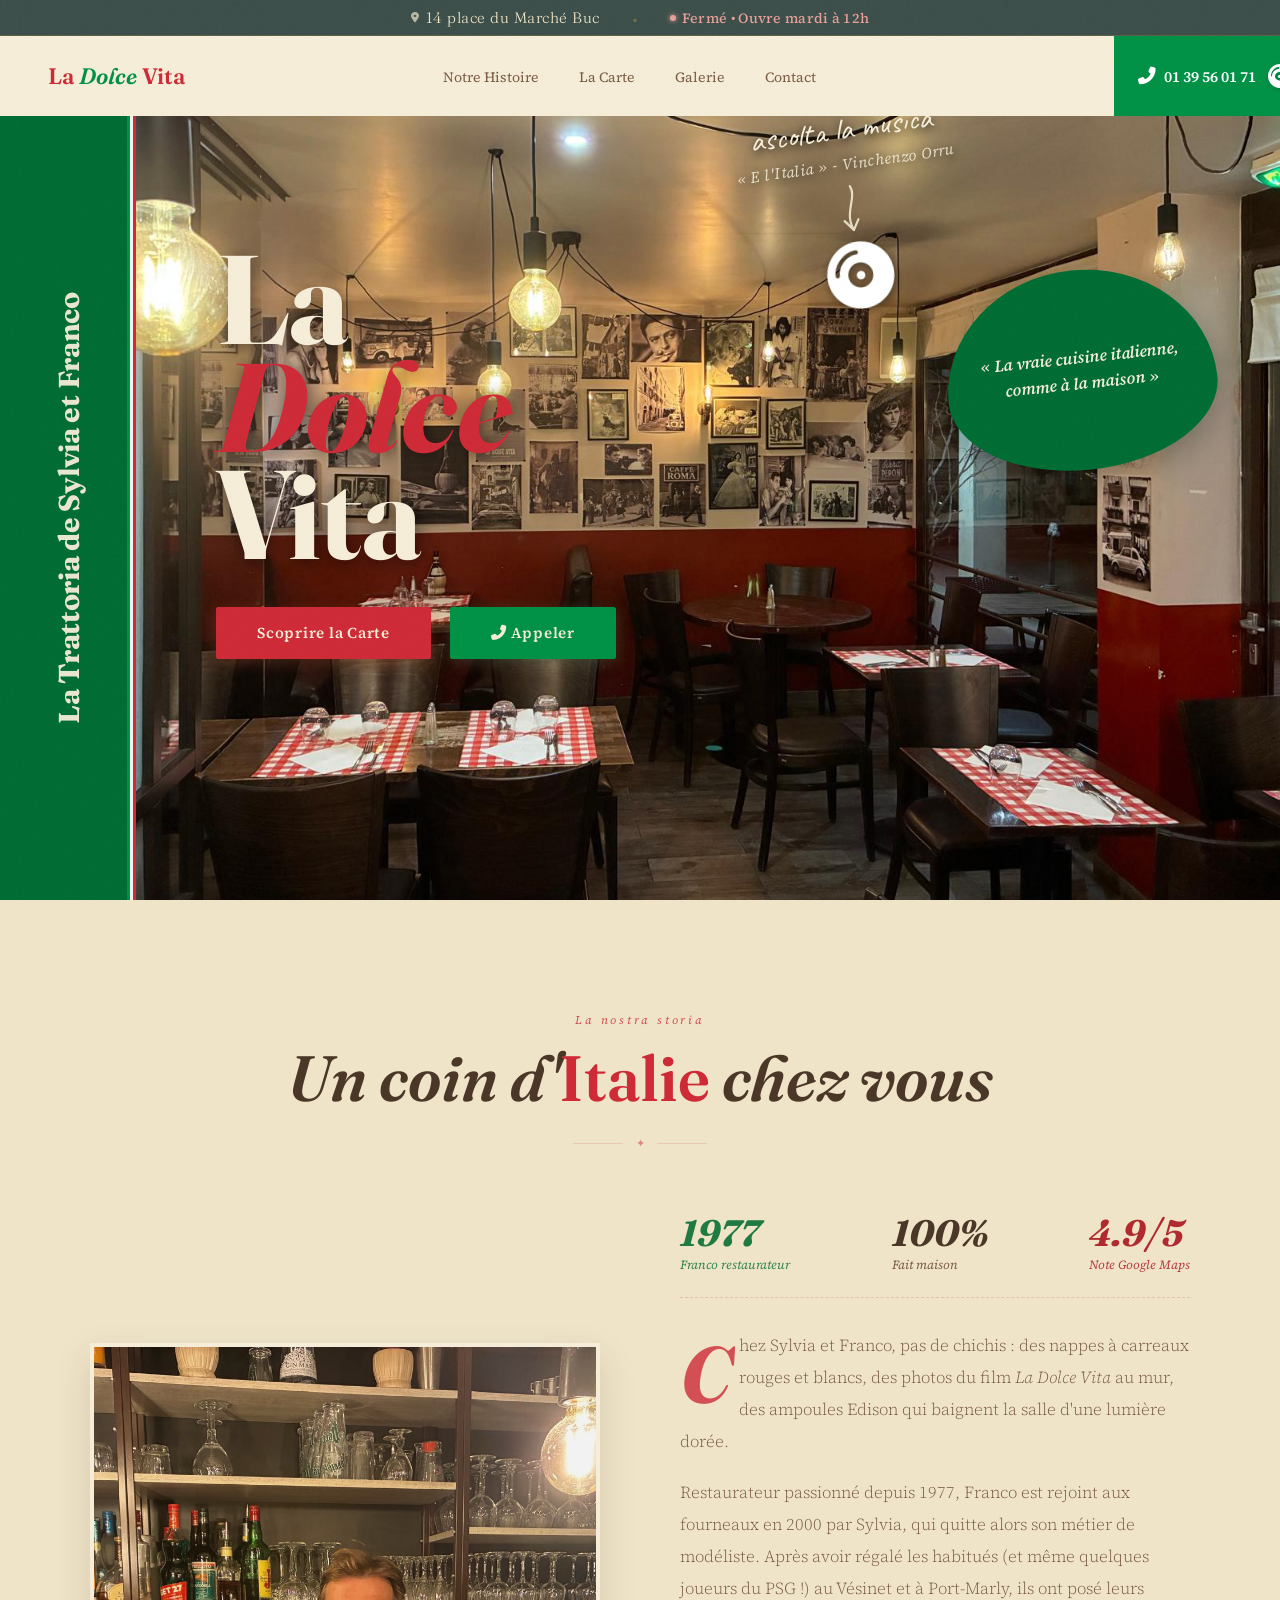
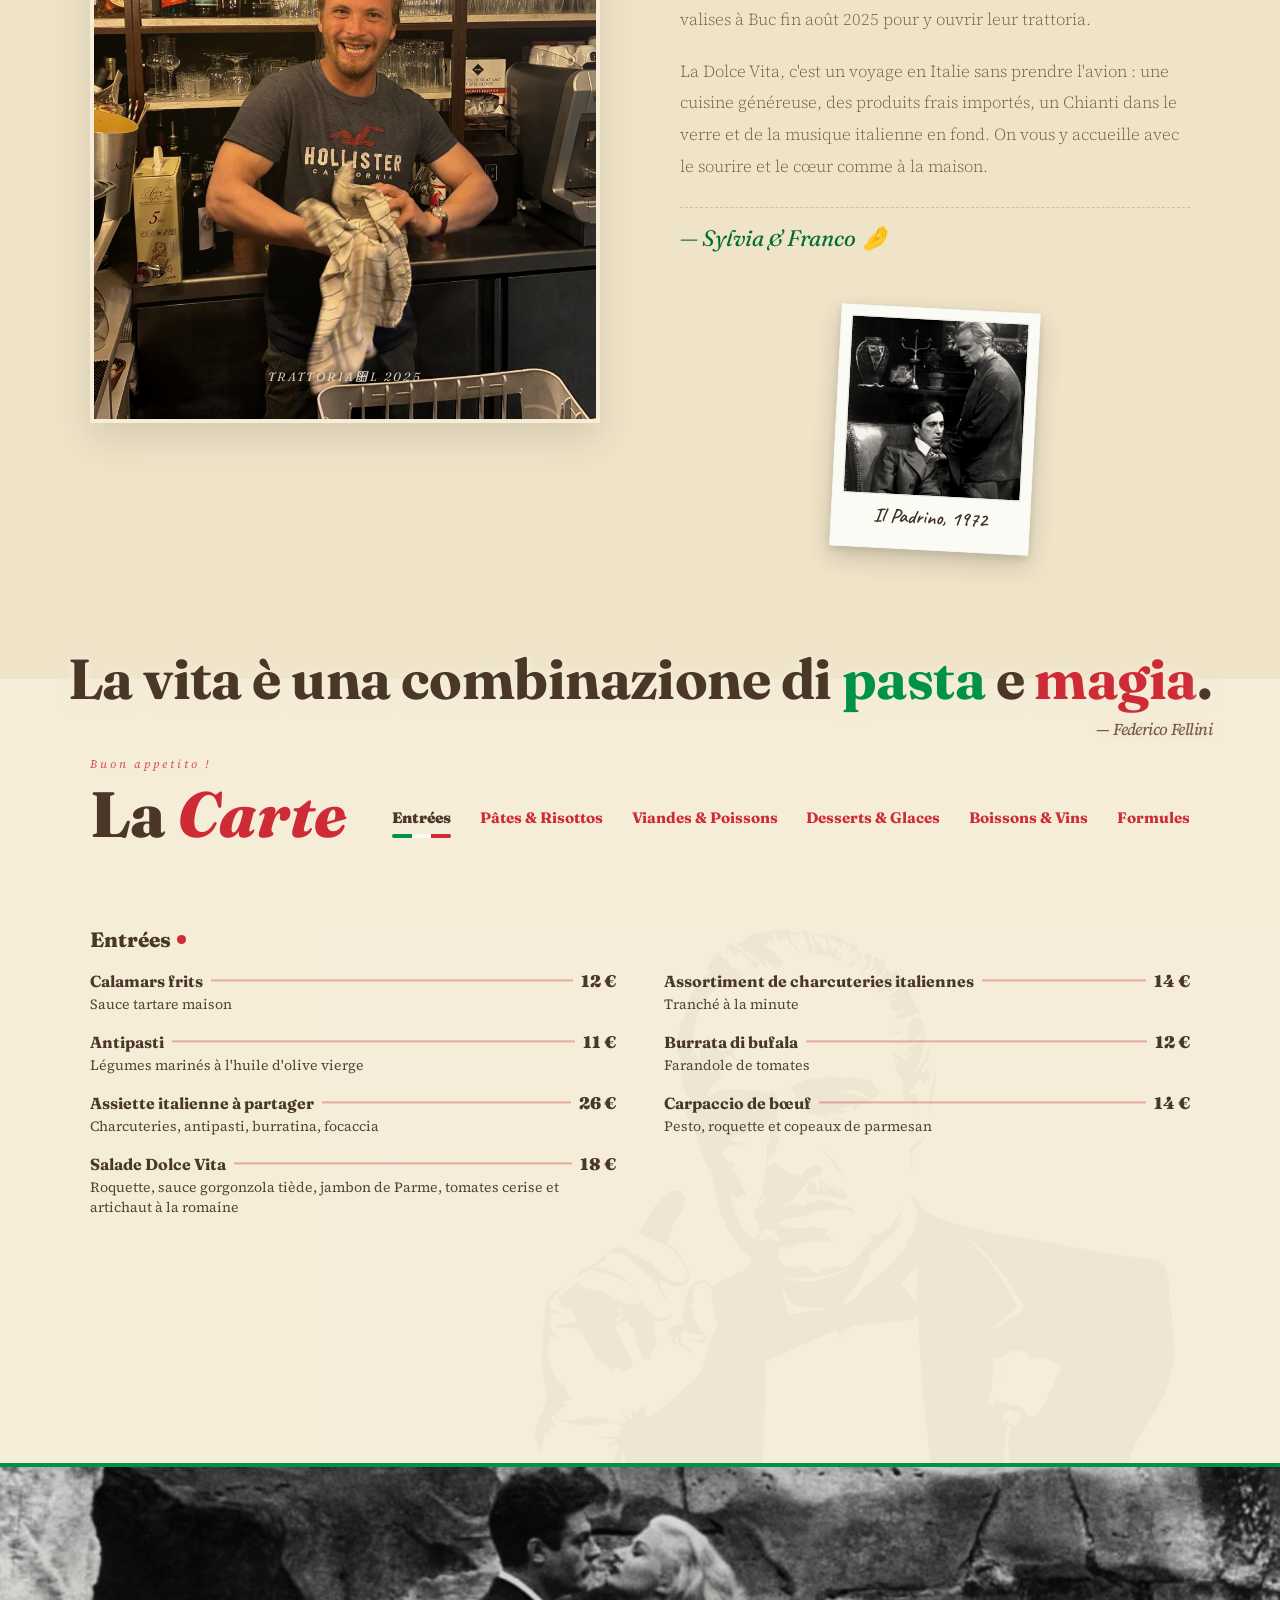
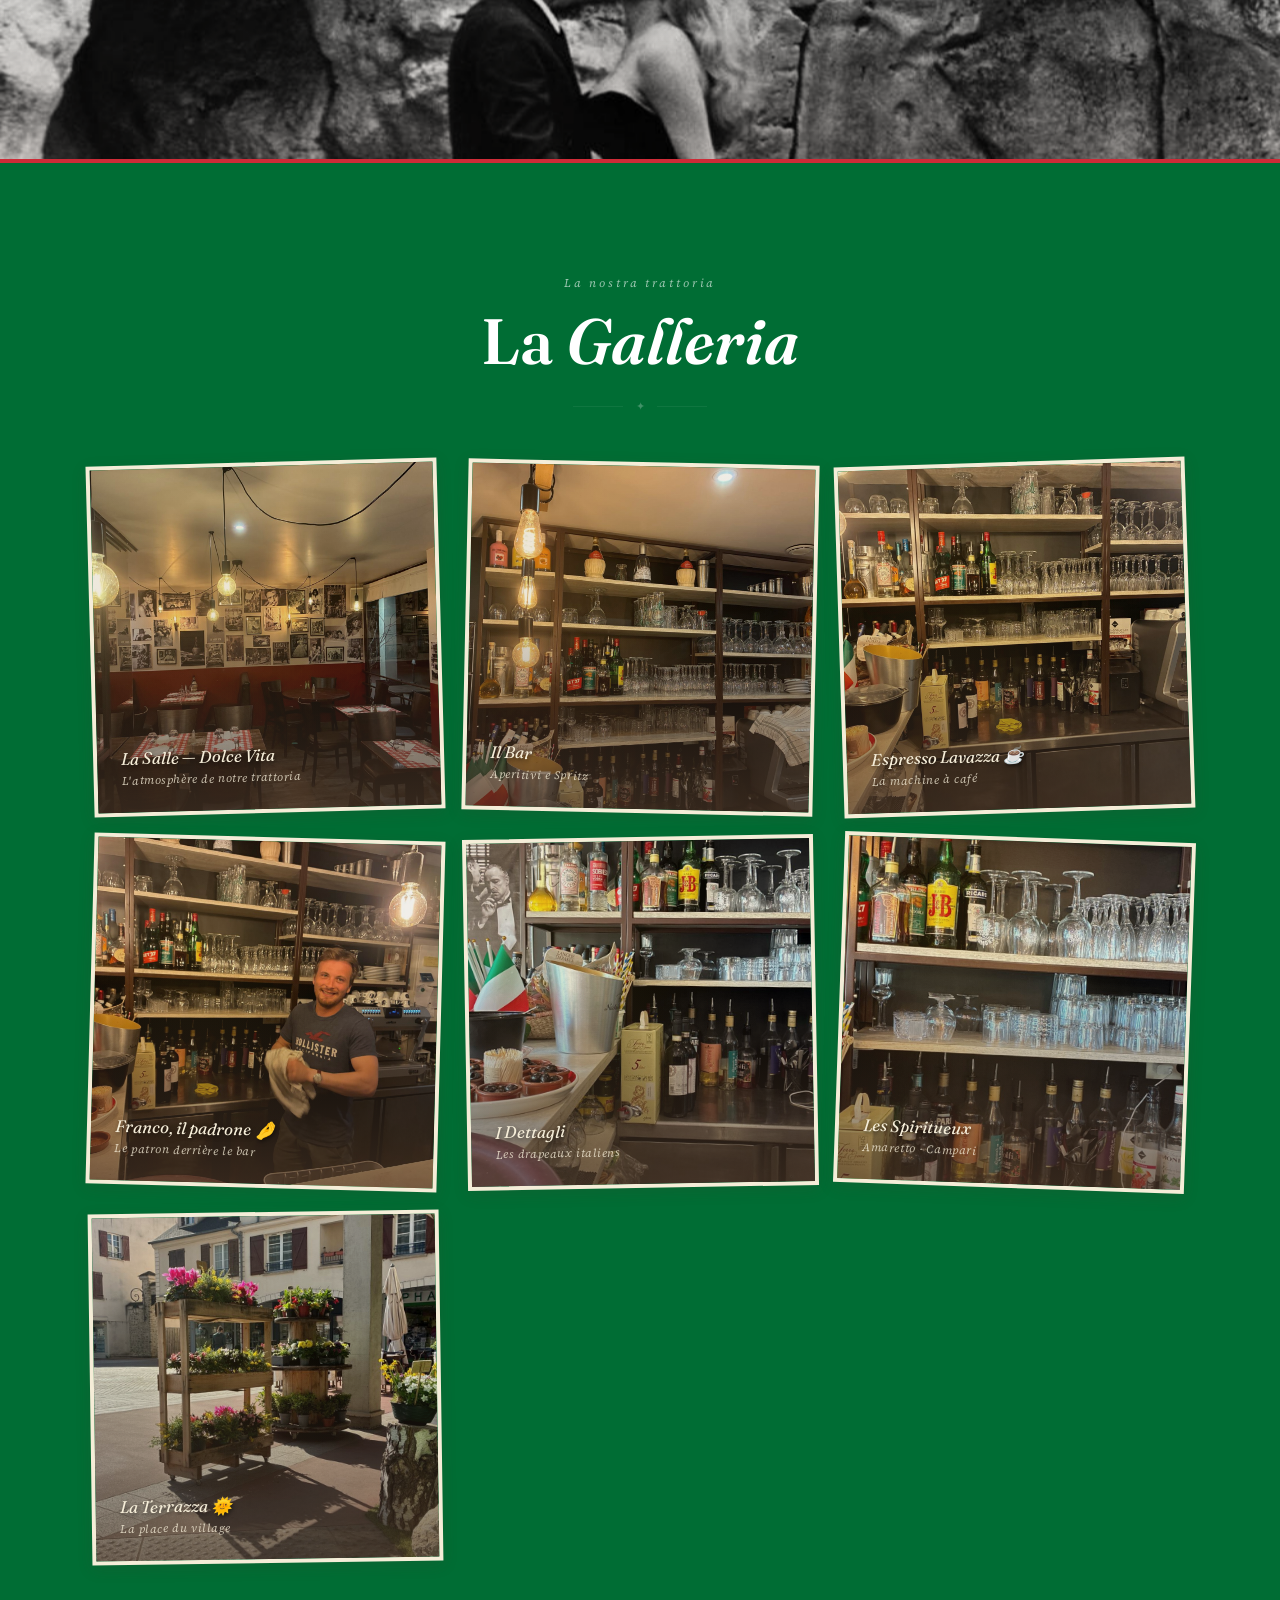
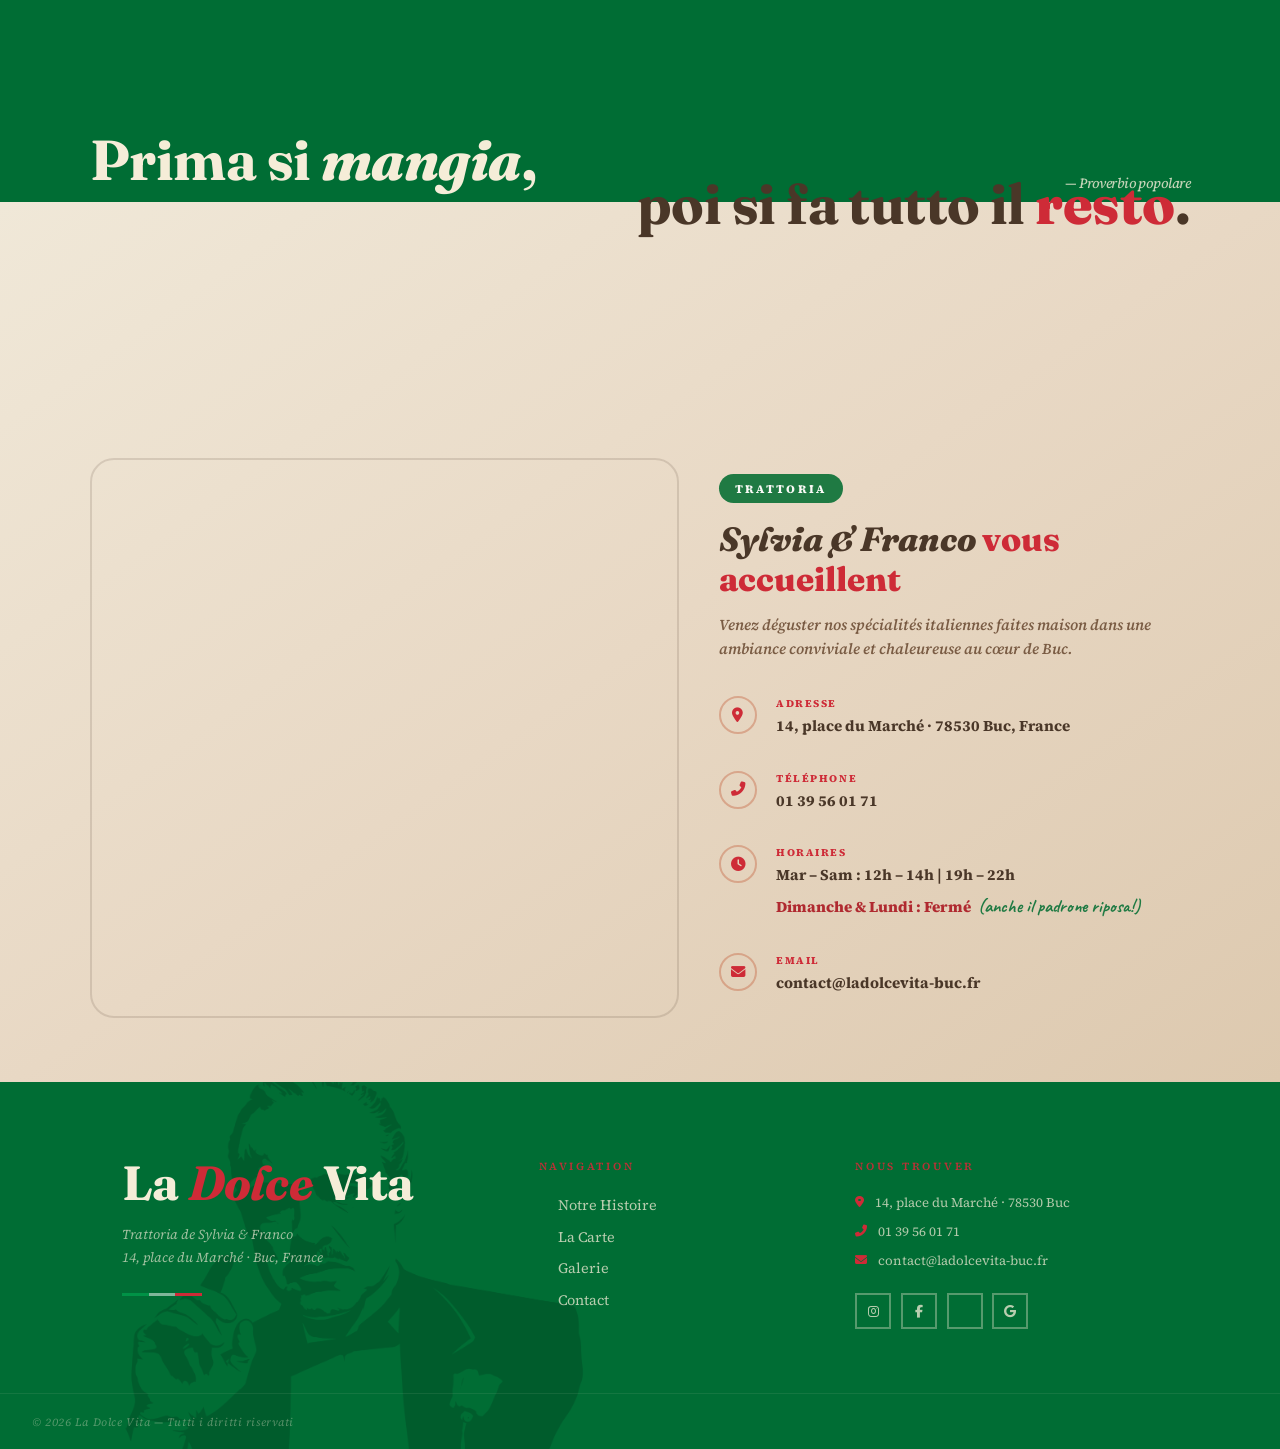
==== commit dd47a6da: "refactor: update restaurant metadata, update operational hours, and restructure the menu with a new " ====
--- a/index.html
+++ b/index.html
@@ -4,7 +4,7 @@
 <meta charset="UTF-8">
 <meta name="viewport" content="width=device-width, initial-scale=1.0">
 <title>La Dolce Vita — Restaurant &amp; Trattoria Italienne à Buc (78)</title>
-<meta name="description" content="Découvrez La Dolce Vita, restaurant italien traditionnel à Buc (78). Pâtes fraîches, spécialités maison, ambiance chaleureuse de trattoria par Sylvia &amp; Franco depuis 1987.">
+<meta name="description" content="Découvrez La Dolce Vita, restaurant italien traditionnel à Buc (78). Pâtes fraîches, spécialités maison, ambiance de trattoria par Sylvia &amp; Franco (en duo depuis 2000).">
 <meta name="keywords" content="La Dolce Vita Buc, restaurant italien Buc, trattoria Buc, restaurant 78, pâtes fraîches Buc, Sylvia Franco Buc, restaurant italien Versailles, manger italien Buc">
 <meta name="author" content="La Dolce Vita">
 <meta name="robots" content="index, follow">
@@ -49,8 +49,8 @@
   },
   "geo": {
     "@type": "GeoCoordinates",
-    "latitude": 48.770119,
-    "longitude": 2.122176
+    "latitude": 48.7760524,
+    "longitude": 2.1297628
   },
   "url": "https://www.ladolcevita-buc.fr/",
   "openingHoursSpecification": [
@@ -62,13 +62,7 @@
     },
     {
       "@type": "OpeningHoursSpecification",
-      "dayOfWeek": ["Tuesday", "Wednesday", "Thursday"],
-      "opens": "19:00",
-      "closes": "21:30"
-    },
-    {
-      "@type": "OpeningHoursSpecification",
-      "dayOfWeek": ["Friday", "Saturday"],
+      "dayOfWeek": ["Tuesday", "Wednesday", "Thursday", "Friday", "Saturday"],
       "opens": "19:00",
       "closes": "22:00"
     }
@@ -195,15 +189,15 @@
       </div>
       <div class="about-text-wrapper">
         <div class="about-stats-grid">
-          <div class="about-stat-item"><div class="about-stat-num">37+</div><div class="about-stat-label">Ans d'expérience</div></div>
+          <div class="about-stat-item"><div class="about-stat-num">1977</div><div class="about-stat-label">Franco restaurateur</div></div>
           <div class="about-stat-item"><div class="about-stat-num">100%</div><div class="about-stat-label">Fait maison</div></div>
-          <div class="about-stat-item"><div class="about-stat-num">1987</div><div class="about-stat-label">Notre fondation</div></div>
+          <div class="about-stat-item"><div class="about-stat-num">4.9/5</div><div class="about-stat-label">Note Google Maps</div></div>
         </div>
         <div class="about-text">
           <span class="about-drop-cap">C</span>
           <p>hez Sylvia et Franco, pas de chichis : des nappes à carreaux rouges et blancs, des photos du film <em>La Dolce Vita</em> au mur, des ampoules Edison qui baignent la salle d'une lumière dorée.</p>
-          <p>Notre trattoria, c'est un voyage en Italie sans prendre l'avion. Une cuisine généreuse, des produits frais, un Chianti dans le verre et de la musique italienne en fond. On vous y accueille comme en famille.</p>
-          <p>Du bar où trônent fièrement les drapeaux italiens aux étagères chargées d'Amaretto et de Campari, chaque recoin raconte <em>notre histoire.</em></p>
+          <p>Restaurateur passionné depuis 1977, Franco est rejoint aux fourneaux en 2000 par Sylvia, qui quitte alors son métier de modéliste. Après avoir régalé les habitués (et même quelques joueurs du PSG !) au Vésinet et à Port-Marly, ils ont posé leurs valises à Buc fin août 2025 pour y ouvrir leur trattoria.</p>
+          <p>La Dolce Vita, c'est un voyage en Italie sans prendre l'avion : une cuisine généreuse, des produits frais importés, un Chianti dans le verre et de la musique italienne en fond. On vous y accueille avec le sourire et le cœur comme à la maison.</p>
         </div>
         <span class="about-sig">— Sylvia &amp; Franco 🤌</span>
         <!-- Carte postale du Parrain -->
@@ -237,10 +231,11 @@
       <div class="menu-title-row">
         <h2 class="section-title">La <em>Carte</em></h2>
         <div class="chalk-tabs">
-          <button class="tab-btn active" data-tab="aperitivi">Aperitivi &amp; Boissons</button>
+          <button class="tab-btn active" data-tab="entrees">Entrées</button>
           <button class="tab-btn" data-tab="primi">Pâtes &amp; Risottos</button>
           <button class="tab-btn" data-tab="secondi">Viandes &amp; Poissons</button>
-          <button class="tab-btn" data-tab="dolci">Fromages &amp; Desserts</button>
+          <button class="tab-btn" data-tab="dolci">Desserts &amp; Glaces</button>
+          <button class="tab-btn" data-tab="boissons">Boissons &amp; Vins</button>
           <button class="tab-btn" data-tab="formules">Formules</button>
           <div class="chalk-tabs-indicator"></div>
         </div>
@@ -248,88 +243,240 @@
     </div>
     <div class="chalk-board">
 
-      <div class="menu-panel active" id="tab-aperitivi">
-        <div class="chalk-heading">Nos Spritz</div>
-        <div class="chalk-items">
-          <div class="chalk-item"><div class="chalk-name-row"><span class="chalk-name">Aperol, Hugo ou Limoncello</span><span class="chalk-line"></span><span class="chalk-price">9 €</span></div><div class="chalk-desc">Spritz classique au choix</div></div>
-          <div class="chalk-item"><div class="chalk-name-row"><span class="chalk-name">Crodino Spritz</span><span class="chalk-line"></span><span class="chalk-price">6 €</span></div><div class="chalk-desc">Sans alcool</div></div>
-        </div>
-        <div class="chalk-heading">Aperitivo</div>
-        <div class="chalk-items">
-          <div class="chalk-item"><div class="chalk-name-row"><span class="chalk-name">Marsala</span><span class="chalk-line"></span><span class="chalk-price">5 €</span></div><div class="chalk-desc">Amande ou œuf</div></div>
-          <div class="chalk-item"><div class="chalk-name-row"><span class="chalk-name">Bellini</span><span class="chalk-line"></span><span class="chalk-price">8 €</span></div><div class="chalk-desc">Pêche et prosecco</div></div>
-          <div class="chalk-item"><div class="chalk-name-row"><span class="chalk-name">Negroni Maison</span><span class="chalk-line"></span><span class="chalk-price">9 €</span></div><div class="chalk-desc">Vermouth, Campari, gin</div></div>
-          <div class="chalk-item"><div class="chalk-name-row"><span class="chalk-name">Campari, Martini</span><span class="chalk-line"></span><span class="chalk-price">6 €</span></div><div class="chalk-desc">Blanc ou rouge</div></div>
-          <div class="chalk-item"><div class="chalk-name-row"><span class="chalk-name">Coupe de Prosecco</span><span class="chalk-line"></span><span class="chalk-price">7 €</span></div><div class="chalk-desc">Pétillant et frais</div></div>
-          <div class="chalk-item"><div class="chalk-name-row"><span class="chalk-name">Moretti 33cl</span><span class="chalk-line"></span><span class="chalk-price">6 €</span></div><div class="chalk-desc">Bière blonde italienne</div></div>
-          <div class="chalk-item"><div class="chalk-name-row"><span class="chalk-name">Gin de Portofino</span><span class="chalk-line"></span><span class="chalk-price">8 €</span></div><div class="chalk-desc">Premium Italian gin</div></div>
-          <div class="chalk-item"><div class="chalk-name-row"><span class="chalk-name">Coupe de Champagne</span><span class="chalk-line"></span><span class="chalk-price">9.50 €</span></div></div>
+      <div class="menu-panel active" id="tab-entrees">
+        <div class="collapsible-menu-wrapper" id="entrees-collapse">
+          <div class="collapsible-menu-content">
+            <div class="chalk-heading">Entrées</div>
+            <div class="chalk-items">
+              <div class="chalk-item"><div class="chalk-name-row"><span class="chalk-name">Calamars frits</span><span class="chalk-line"></span><span class="chalk-price">12 €</span></div><div class="chalk-desc">Sauce tartare maison</div></div>
+              <div class="chalk-item"><div class="chalk-name-row"><span class="chalk-name">Assortiment de charcuteries italiennes</span><span class="chalk-line"></span><span class="chalk-price">14 €</span></div><div class="chalk-desc">Tranché à la minute</div></div>
+              <div class="chalk-item"><div class="chalk-name-row"><span class="chalk-name">Antipasti</span><span class="chalk-line"></span><span class="chalk-price">11 €</span></div><div class="chalk-desc">Légumes marinés à l'huile d'olive vierge</div></div>
+              <div class="chalk-item"><div class="chalk-name-row"><span class="chalk-name">Burrata di bufala</span><span class="chalk-line"></span><span class="chalk-price">12 €</span></div><div class="chalk-desc">Farandole de tomates</div></div>
+              <div class="chalk-item"><div class="chalk-name-row"><span class="chalk-name">Assiette italienne à partager</span><span class="chalk-line"></span><span class="chalk-price">26 €</span></div><div class="chalk-desc">Charcuteries, antipasti, burratina, focaccia</div></div>
+              <div class="chalk-item"><div class="chalk-name-row"><span class="chalk-name">Carpaccio de bœuf</span><span class="chalk-line"></span><span class="chalk-price">14 €</span></div><div class="chalk-desc">Pesto, roquette et copeaux de parmesan</div></div>
+              <div class="chalk-item"><div class="chalk-name-row"><span class="chalk-name">Salade Dolce Vita</span><span class="chalk-line"></span><span class="chalk-price">18 €</span></div><div class="chalk-desc">Roquette, sauce gorgonzola tiède, jambon de Parme, tomates cerise et artichaut à la romaine</div></div>
+            </div>
+          </div>
+        </div>
+        <div class="voir-plus-container">
+          <button class="voir-plus-btn">Voir <span class="txt-green">plus</span></button>
         </div>
       </div>
 
       <div class="menu-panel" id="tab-primi">
-        <div class="chalk-heading">Pasta</div>
-        <div class="chalk-items">
-          <div class="chalk-item"><div class="chalk-name-row"><span class="chalk-name">Cappelletti aux trois fromages</span><span class="chalk-line"></span><span class="chalk-price">19 €</span></div><div class="chalk-desc">Ricotta, provolone, parmesan, gorgonzola</div></div>
-          <div class="chalk-item"><div class="chalk-name-row"><span class="chalk-name">Ravioli aux deux truffes</span><span class="chalk-line"></span><span class="chalk-price">24 €</span></div><div class="chalk-desc">Truffe blanche, noire, foie gras</div></div>
-          <div class="chalk-item"><div class="chalk-name-row"><span class="chalk-name">Ravioli aux gambas poêlées</span><span class="chalk-line"></span><span class="chalk-price">25 €</span></div><div class="chalk-desc">Basilic, homard, cognac</div></div>
-          <div class="chalk-item"><div class="chalk-name-row"><span class="chalk-name">Rigatoni à la calabrese</span><span class="chalk-line"></span><span class="chalk-price">19 €</span></div><div class="chalk-desc">Spianata, tomate, stracciatella</div></div>
-          <div class="chalk-item"><div class="chalk-name-row"><span class="chalk-name">Carbonara autentica</span><span class="chalk-line"></span><span class="chalk-price">19 €</span></div><div class="chalk-desc">Pecorino, guanciale (sans crème)</div></div>
-          <div class="chalk-item"><div class="chalk-name-row"><span class="chalk-name">Fettuccine genovesi</span><span class="chalk-line"></span><span class="chalk-price">16 €</span></div><div class="chalk-desc">Pesto, pignons, tomates confites</div></div>
-          <div class="chalk-item"><div class="chalk-name-row"><span class="chalk-name">Orecchiette sorrentine</span><span class="chalk-line"></span><span class="chalk-price">18 €</span></div><div class="chalk-desc">Courgettes, citron, menthe, noisettes</div></div>
-        </div>
-        <div class="chalk-heading">Risotto</div>
-        <div class="chalk-items">
-          <div class="chalk-item"><div class="chalk-name-row"><span class="chalk-name">Risotto gambas et asperges vertes</span><span class="chalk-line"></span><span class="chalk-price">24 €</span></div></div>
-          <div class="chalk-item"><div class="chalk-name-row"><span class="chalk-name">Risotto gorgonzola, poire et noisettes</span><span class="chalk-line"></span><span class="chalk-price">21 €</span></div></div>
-          <div class="chalk-item"><div class="chalk-name-row"><span class="chalk-name">Risotto jambon de Parme et truffe noire</span><span class="chalk-line"></span><span class="chalk-price">22 €</span></div></div>
+        <div class="collapsible-menu-wrapper" id="primi-collapse">
+          <div class="collapsible-menu-content">
+            <div class="chalk-heading">Pasta</div>
+            <div class="chalk-items">
+              <div class="chalk-item"><div class="chalk-name-row"><span class="chalk-name">Cappelletti gratinées au trois fromages</span><span class="chalk-line"></span><span class="chalk-price">19 €</span></div><div class="chalk-desc">Pâtes fraîches farcies à la ricotta, sauce provolone, parmesan et gorgonzola</div></div>
+              <div class="chalk-item"><div class="chalk-name-row"><span class="chalk-name">Ravioli aux deux truffes et foie gras</span><span class="chalk-line"></span><span class="chalk-price">24 €</span></div><div class="chalk-desc">Pâtes fraîches farcies truffe blanche, crème de truffe noire et copeaux de parmesan</div></div>
+              <div class="chalk-item"><div class="chalk-name-row"><span class="chalk-name">Ravioli aux gambas poêlées</span><span class="chalk-line"></span><span class="chalk-price">25 €</span></div><div class="chalk-desc">Pâtes fraîches farcies au basilic, sauce homard et cognac</div></div>
+              <div class="chalk-item"><div class="chalk-name-row"><span class="chalk-name">Rigatoni à la calabrese</span><span class="chalk-line"></span><span class="chalk-price">19 €</span></div><div class="chalk-desc">Crème de spinata, sauce tomate et stracciatella</div></div>
+              <div class="chalk-item"><div class="chalk-name-row"><span class="chalk-name">Oricchiette sorentina</span><span class="chalk-line"></span><span class="chalk-price">18 €</span></div><div class="chalk-desc">Courgettes grillées, crème de citron, menthe et noisettes torréfiées</div></div>
+              <div class="chalk-item"><div class="chalk-name-row"><span class="chalk-name">Carbonara authentica</span><span class="chalk-line"></span><span class="chalk-price">19 €</span></div><div class="chalk-desc">Pecorino romano, œuf et guanciale (sans crème)</div></div>
+              <div class="chalk-item"><div class="chalk-name-row"><span class="chalk-name">Fettuccine genovese</span><span class="chalk-line"></span><span class="chalk-price">16 €</span></div><div class="chalk-desc">Pesto de basilic, pignons de pin et tomates confites</div></div>
+            </div>
+            <div class="chalk-heading">Risotto</div>
+            <div class="chalk-items">
+              <div class="chalk-item"><div class="chalk-name-row"><span class="chalk-name">Gambas et asperges vertes</span><span class="chalk-line"></span><span class="chalk-price">24 €</span></div></div>
+              <div class="chalk-item"><div class="chalk-name-row"><span class="chalk-name">Gorgonzola, poire et noisettes torréfiées</span><span class="chalk-line"></span><span class="chalk-price">21 €</span></div></div>
+              <div class="chalk-item"><div class="chalk-name-row"><span class="chalk-name">Jambon de Parme et crème de truffe noire</span><span class="chalk-line"></span><span class="chalk-price">22 €</span></div></div>
+            </div>
+          </div>
+        </div>
+        <div class="voir-plus-container">
+          <button class="voir-plus-btn">Voir <span class="txt-green">plus</span></button>
         </div>
       </div>
 
       <div class="menu-panel" id="tab-secondi">
-        <div class="chalk-heading">Viandes</div>
-        <div class="chalk-items">
-          <div class="chalk-item"><div class="chalk-name-row"><span class="chalk-name">Polpette della Mamma</span><span class="chalk-line"></span><span class="chalk-price">20 €</span></div><div class="chalk-desc">Bœuf, tomate, mozzarella gratinée</div></div>
-          <div class="chalk-item"><div class="chalk-name-row"><span class="chalk-name">Saltimbocca alla romana</span><span class="chalk-line"></span><span class="chalk-price">24 €</span></div><div class="chalk-desc">Veau, jambon de Parme, sauge</div></div>
-          <div class="chalk-item"><div class="chalk-name-row"><span class="chalk-name">Scaloppine alla parmigiana</span><span class="chalk-line"></span><span class="chalk-price">25 €</span></div><div class="chalk-desc">Veau pané, aubergines, parmesan</div></div>
-          <div class="chalk-item"><div class="chalk-name-row"><span class="chalk-name">Scaloppine al Marsala</span><span class="chalk-line"></span><span class="chalk-price">23 €</span></div><div class="chalk-desc">Sauce au Marsala</div></div>
-          <div class="chalk-item"><div class="chalk-name-row"><span class="chalk-name">Milanaise de veau</span><span class="chalk-line"></span><span class="chalk-price">23 €</span></div><div class="chalk-desc">Fine escalope panée croustillante</div></div>
-        </div>
-        <div class="chalk-heading">Poissons</div>
-        <div class="chalk-items">
-          <div class="chalk-item"><div class="chalk-name-row"><span class="chalk-name">Calamari alla napoletana</span><span class="chalk-line"></span><span class="chalk-price">22 €</span></div><div class="chalk-desc">Tomates fraîches, basilic, ail</div></div>
-          <div class="chalk-item"><div class="chalk-name-row"><span class="chalk-name">Gambas Dolce Vita</span><span class="chalk-line"></span><span class="chalk-price">27 €</span></div><div class="chalk-desc">Cognac, poivre vert, risotto crémeux</div></div>
-          <div class="chalk-item"><div class="chalk-name-row"><span class="chalk-name">Fritto Misto</span><span class="chalk-line"></span><span class="chalk-price">27 €</span></div><div class="chalk-desc">Calamars, gambas, éperlans, tartare</div></div>
+        <div class="collapsible-menu-wrapper" id="secondi-collapse">
+          <div class="collapsible-menu-content">
+            <div class="chalk-heading">Viandes</div>
+            <div class="chalk-items">
+              <div class="chalk-item"><div class="chalk-name-row"><span class="chalk-name">Polpette de la Mamma servie à la poêle</span><span class="chalk-line"></span><span class="chalk-price">20 €</span></div><div class="chalk-desc">Boulettes de bœuf servies à la poêle, sauce tomate, pâtes, mozzarella gratinée</div></div>
+              <div class="chalk-item"><div class="chalk-name-row"><span class="chalk-name">Saltimbocca a la romana</span><span class="chalk-line"></span><span class="chalk-price">24 €</span></div><div class="chalk-desc">Escalope de veau, jambon de Parme et sauge</div></div>
+              <div class="chalk-item"><div class="chalk-name-row"><span class="chalk-name">Scalopina a la parmigiana</span><span class="chalk-line"></span><span class="chalk-price">25 €</span></div><div class="chalk-desc">Escalope de veau panée, aubergines sauce tomate et copeaux de parmesan</div></div>
+              <div class="chalk-item"><div class="chalk-name-row"><span class="chalk-name">Milanese de veau</span><span class="chalk-line"></span><span class="chalk-price">23 €</span></div></div>
+              <div class="chalk-item"><div class="chalk-name-row"><span class="chalk-name">Scalopina al Marsala</span><span class="chalk-line"></span><span class="chalk-price">23 €</span></div></div>
+            </div>
+            <div class="chalk-heading">Poissons</div>
+            <div class="chalk-items">
+              <div class="chalk-item"><div class="chalk-name-row"><span class="chalk-name">Calamari alla napoletana</span><span class="chalk-line"></span><span class="chalk-price">22 €</span></div><div class="chalk-desc">Tomates fraîches, basilic et ail</div></div>
+              <div class="chalk-item"><div class="chalk-name-row"><span class="chalk-name">Gambas Dolce Vita</span><span class="chalk-line"></span><span class="chalk-price">27 €</span></div><div class="chalk-desc">Flambées au cognac, sauce poivre vert et son risotto crémeux</div></div>
+              <div class="chalk-item"><div class="chalk-name-row"><span class="chalk-name">Fritto misto</span><span class="chalk-line"></span><span class="chalk-price">27 €</span></div><div class="chalk-desc">Calamar, gambas, éperlans, julienne de légumes et sauce tartare maison</div></div>
+              <div class="chalk-item"><div class="chalk-name-row"><span class="chalk-name">Poisson du jour</span><span class="chalk-line"></span><span class="chalk-price">Voir l'ardoise</span></div></div>
+            </div>
+          </div>
+        </div>
+        <div class="voir-plus-container">
+          <button class="voir-plus-btn">Voir <span class="txt-green">plus</span></button>
         </div>
       </div>
 
       <div class="menu-panel" id="tab-dolci">
-        <div class="chalk-heading">Fromages</div>
-        <div class="chalk-items">
-          <div class="chalk-item"><div class="chalk-name-row"><span class="chalk-name">Assiette de trois fromages italiens</span><span class="chalk-line"></span><span class="chalk-price">9 €</span></div></div>
-        </div>
-        <div class="chalk-heading">Dolci</div>
-        <div class="chalk-items">
-          <div class="chalk-item"><div class="chalk-name-row"><span class="chalk-name">Tiramisu classique</span><span class="chalk-line"></span><span class="chalk-price">9 €</span></div><div class="chalk-desc">Café et mascarpone</div></div>
-          <div class="chalk-item"><div class="chalk-name-row"><span class="chalk-name">Baba au limoncello</span><span class="chalk-line"></span><span class="chalk-price">9 €</span></div><div class="chalk-desc">Liqueur de citron artisanale</div></div>
-          <div class="chalk-item"><div class="chalk-name-row"><span class="chalk-name">Panna cotta du moment</span><span class="chalk-line"></span><span class="chalk-price">8 €</span></div><div class="chalk-desc">Parfum de saison</div></div>
-          <div class="chalk-item"><div class="chalk-name-row"><span class="chalk-name">Torta della Nonna</span><span class="chalk-line"></span><span class="chalk-price">9 €</span></div><div class="chalk-desc">Pâte sablée, crème, pignons</div></div>
-          <div class="chalk-item"><div class="chalk-name-row"><span class="chalk-name">Café Affogato</span><span class="chalk-line"></span><span class="chalk-price">7 €</span></div><div class="chalk-desc">Glace vanille et espresso chaud</div></div>
-          <div class="chalk-item"><div class="chalk-name-row"><span class="chalk-name">Coupe Sicilienne</span><span class="chalk-line"></span><span class="chalk-price">9 €</span></div><div class="chalk-desc">Sorbet mandarine et Limoncello</div></div>
+        <div class="collapsible-menu-wrapper" id="dolci-collapse">
+          <div class="collapsible-menu-content">
+            <div class="chalk-heading">Fromages</div>
+            <div class="chalk-items">
+              <div class="chalk-item"><div class="chalk-name-row"><span class="chalk-name">Assiette de trois fromages</span><span class="chalk-line"></span><span class="chalk-price">9 €</span></div></div>
+            </div>
+            <div class="chalk-heading">Dolci</div>
+            <div class="chalk-items">
+              <div class="chalk-item"><div class="chalk-name-row"><span class="chalk-name">Tiramisu classique</span><span class="chalk-line"></span><span class="chalk-price">9 €</span></div></div>
+              <div class="chalk-item"><div class="chalk-name-row"><span class="chalk-name">Baba au limoncello</span><span class="chalk-line"></span><span class="chalk-price">9 €</span></div></div>
+              <div class="chalk-item"><div class="chalk-name-row"><span class="chalk-name">Chaud froid, pommes caramélisées, glace vanille, calva</span><span class="chalk-line"></span><span class="chalk-price">9 €</span></div></div>
+              <div class="chalk-item"><div class="chalk-name-row"><span class="chalk-name">Pain perdu brioché, glace vanille, caramel au beurre salé</span><span class="chalk-line"></span><span class="chalk-price">9 €</span></div></div>
+              <div class="chalk-item"><div class="chalk-name-row"><span class="chalk-name">Panna cotta du moment</span><span class="chalk-line"></span><span class="chalk-price">8 €</span></div></div>
+              <div class="chalk-item"><div class="chalk-name-row"><span class="chalk-name">Le tout chocolat noir (70%) et mascarpone</span><span class="chalk-line"></span><span class="chalk-price">9 €</span></div></div>
+              <div class="chalk-item"><div class="chalk-name-row"><span class="chalk-name">Tarte della nonna</span><span class="chalk-line"></span><span class="chalk-price">9 €</span></div></div>
+              <div class="chalk-item"><div class="chalk-name-row"><span class="chalk-name">Coupe amarena</span><span class="chalk-line"></span><span class="chalk-price">9 €</span></div><div class="chalk-desc">Glace vanille, griottes et chantilly</div></div>
+              <div class="chalk-item"><div class="chalk-name-row"><span class="chalk-name">Coupe sicilienne</span><span class="chalk-line"></span><span class="chalk-price">9 €</span></div><div class="chalk-desc">Sorbet mandarine et limoncello</div></div>
+              <div class="chalk-item"><div class="chalk-name-row"><span class="chalk-name">Café affogato</span><span class="chalk-line"></span><span class="chalk-price">7 €</span></div><div class="chalk-desc">Glace vanille ou stracciatella et chantilly</div></div>
+              <div class="chalk-item"><div class="chalk-name-row"><span class="chalk-name">Café ou thé gourmand</span><span class="chalk-line"></span><span class="chalk-price">9 €</span></div></div>
+              <div class="chalk-item"><div class="chalk-name-row"><span class="chalk-name">Patisserie du jour</span><span class="chalk-line"></span><span class="chalk-price">8 €</span></div></div>
+            </div>
+            <div class="chalk-heading">Glaces Italiennes Artisanales (Maison Antica Gelateria del Corso)</div>
+            <div class="chalk-desc" style="margin-bottom: 1rem; font-style: italic; font-size: 0.9rem;">
+              Parfums : Vanille, café, pistache, citron, chocolat, stracciatella<br>
+              Sorbets : cassis ou mandarine
+            </div>
+            <div class="chalk-items">
+              <div class="chalk-item"><div class="chalk-name-row"><span class="chalk-name">Une boule</span><span class="chalk-line"></span><span class="chalk-price">4 €</span></div></div>
+              <div class="chalk-item"><div class="chalk-name-row"><span class="chalk-name">Deux boules</span><span class="chalk-line"></span><span class="chalk-price">7 €</span></div></div>
+              <div class="chalk-item"><div class="chalk-name-row"><span class="chalk-name">Trois boules</span><span class="chalk-line"></span><span class="chalk-price">10 €</span></div></div>
+              <div class="chalk-item"><div class="chalk-name-row"><span class="chalk-name">Supplément Chantilly maison</span><span class="chalk-line"></span><span class="chalk-price">2 €</span></div></div>
+            </div>
+          </div>
+        </div>
+        <div class="voir-plus-container">
+          <button class="voir-plus-btn" id="toggle-dolci-btn">Voir <span class="txt-green">plus</span></button>
+        </div>
+      </div>
+
+      <div class="menu-panel" id="tab-boissons">
+        <div class="collapsible-menu-wrapper" id="boissons-collapse">
+          <div class="collapsible-menu-content">
+            <div class="chalk-heading">Nos Spritz</div>
+            <div class="chalk-items">
+              <div class="chalk-item"><div class="chalk-name-row"><span class="chalk-name">Aperol, Hugo ou Limoncello</span><span class="chalk-line"></span><span class="chalk-price">9 €</span></div></div>
+              <div class="chalk-item"><div class="chalk-name-row"><span class="chalk-name">Crodino spritz</span><span class="chalk-line"></span><span class="chalk-price">6 €</span></div><div class="chalk-desc">Sans alcool</div></div>
+            </div>
+            <div class="chalk-heading">Aperitivo</div>
+            <div class="chalk-items">
+              <div class="chalk-item"><div class="chalk-name-row"><span class="chalk-name">Marsala amande ou œuf</span><span class="chalk-line"></span><span class="chalk-price">5 €</span></div></div>
+              <div class="chalk-item"><div class="chalk-name-row"><span class="chalk-name">Kir cassis, mûre, fraise des bois ou fleur de sureau</span><span class="chalk-line"></span><span class="chalk-price">5 €</span></div></div>
+              <div class="chalk-item"><div class="chalk-name-row"><span class="chalk-name">Pastis ou Ricard</span><span class="chalk-line"></span><span class="chalk-price">5 €</span></div></div>
+              <div class="chalk-item"><div class="chalk-name-row"><span class="chalk-name">Campari, Martini blanc ou rouge</span><span class="chalk-line"></span><span class="chalk-price">6 €</span></div></div>
+              <div class="chalk-item"><div class="chalk-name-row"><span class="chalk-name">Coupe de prosecco</span><span class="chalk-line"></span><span class="chalk-price">7 €</span></div></div>
+              <div class="chalk-item"><div class="chalk-name-row"><span class="chalk-name">Bellini</span><span class="chalk-line"></span><span class="chalk-price">8 €</span></div><div class="chalk-desc">Purée de pêche et prosecco</div></div>
+              <div class="chalk-item"><div class="chalk-name-row"><span class="chalk-name">Rossini</span><span class="chalk-line"></span><span class="chalk-price">8 €</span></div><div class="chalk-desc">Crème de fraise des bois et prosecco</div></div>
+              <div class="chalk-item"><div class="chalk-name-row"><span class="chalk-name">Negroni maison</span><span class="chalk-line"></span><span class="chalk-price">9 €</span></div><div class="chalk-desc">Vermouth, Campari et gin</div></div>
+              <div class="chalk-item"><div class="chalk-name-row"><span class="chalk-name">Gin de Portofino</span><span class="chalk-line"></span><span class="chalk-price">8 €</span></div></div>
+              <div class="chalk-item"><div class="chalk-name-row"><span class="chalk-name">Whisky</span><span class="chalk-line"></span><span class="chalk-price">8 €</span></div></div>
+              <div class="chalk-item"><div class="chalk-name-row"><span class="chalk-name">Aberlour 10 ans, Jack Daniel's</span><span class="chalk-line"></span><span class="chalk-price">9 €</span></div></div>
+              <div class="chalk-item"><div class="chalk-name-row"><span class="chalk-name">Americano maison</span><span class="chalk-line"></span><span class="chalk-price">8.50 €</span></div><div class="chalk-desc">Vermouth, Campari et eau gazeuse</div></div>
+              <div class="chalk-item"><div class="chalk-name-row"><span class="chalk-name">Coupe de champagne</span><span class="chalk-line"></span><span class="chalk-price">9.50 €</span></div></div>
+              <div class="chalk-item"><div class="chalk-name-row"><span class="chalk-name">Moretti bouteille 33cl</span><span class="chalk-line"></span><span class="chalk-price">6 €</span></div></div>
+              <div class="chalk-item"><div class="chalk-name-row"><span class="chalk-name">Bière pression</span><span class="chalk-line"></span><span class="chalk-price">4.50 € (25cl) · 8 € (50cl)</span></div></div>
+            </div>
+            <div class="chalk-heading">Softs</div>
+            <div class="chalk-items">
+              <div class="chalk-item"><div class="chalk-name-row"><span class="chalk-name">Eau plate Evian</span><span class="chalk-line"></span><span class="chalk-price">4 € (50cl) · 6 € (1L)</span></div></div>
+              <div class="chalk-item"><div class="chalk-name-row"><span class="chalk-name">San Pellegrino</span><span class="chalk-line"></span><span class="chalk-price">5 € (50cl) · 7 € (1L)</span></div></div>
+              <div class="chalk-item"><div class="chalk-name-row"><span class="chalk-name">Coca Cola, zéro, Orangina, Sprite, Schweppes, Ice tea</span><span class="chalk-line"></span><span class="chalk-price">5 € (33cl)</span></div></div>
+              <div class="chalk-item"><div class="chalk-name-row"><span class="chalk-name">Jus de fruit Pago</span><span class="chalk-line"></span><span class="chalk-price">4 € (20cl)</span></div><div class="chalk-desc">Pomme, abricot, orange ou tomate</div></div>
+            </div>
+            <div class="chalk-heading">Boissons Chaudes</div>
+            <div class="chalk-items">
+              <div class="chalk-item"><div class="chalk-name-row"><span class="chalk-name">Espresso, décaféiné, macchiato</span><span class="chalk-line"></span><span class="chalk-price">2.50 €</span></div></div>
+              <div class="chalk-item"><div class="chalk-name-row"><span class="chalk-name">Double espresso</span><span class="chalk-line"></span><span class="chalk-price">4.50 €</span></div></div>
+              <div class="chalk-item"><div class="chalk-name-row"><span class="chalk-name">Caffe lungo</span><span class="chalk-line"></span><span class="chalk-price">3.50 €</span></div></div>
+              <div class="chalk-item"><div class="chalk-name-row"><span class="chalk-name">Caffe latte</span><span class="chalk-line"></span><span class="chalk-price">4.50 €</span></div></div>
+              <div class="chalk-item"><div class="chalk-name-row"><span class="chalk-name">Caffe corretto</span><span class="chalk-line"></span><span class="chalk-price">6 €</span></div><div class="chalk-desc">Grappa ou sambucca</div></div>
+              <div class="chalk-item"><div class="chalk-name-row"><span class="chalk-name">Cappuccino</span><span class="chalk-line"></span><span class="chalk-price">5 €</span></div></div>
+              <div class="chalk-item"><div class="chalk-name-row"><span class="chalk-name">Thé, infusion</span><span class="chalk-line"></span><span class="chalk-price">4.50 €</span></div></div>
+            </div>
+            <div class="chalk-heading">Digestifs</div>
+            <div class="chalk-items">
+              <div class="chalk-item"><div class="chalk-name-row"><span class="chalk-name">Limoncello, grappa, sambucca ou amaretto</span><span class="chalk-line"></span><span class="chalk-price">7 €</span></div></div>
+              <div class="chalk-item"><div class="chalk-name-row"><span class="chalk-name">Eau de vie</span><span class="chalk-line"></span><span class="chalk-price">7 €</span></div><div class="chalk-desc">Mirabelle ou poire</div></div>
+              <div class="chalk-item"><div class="chalk-name-row"><span class="chalk-name">Get 27 ou 31</span><span class="chalk-line"></span><span class="chalk-price">7 €</span></div></div>
+              <div class="chalk-item"><div class="chalk-name-row"><span class="chalk-name">Cognac ou Armagnac</span><span class="chalk-line"></span><span class="chalk-price">8 €</span></div></div>
+              <div class="chalk-item"><div class="chalk-name-row"><span class="chalk-name">Bailey's</span><span class="chalk-line"></span><span class="chalk-price">7 €</span></div></div>
+            </div>
+            <div class="chalk-heading">Vins Blancs (Bianchi)</div>
+            <div class="chalk-items">
+              <div class="chalk-item"><div class="chalk-name-row"><span class="chalk-name">Trebbiano Abruzzo</span><span class="chalk-line"></span><span class="chalk-price">6 € (15cl) · 22 € (75cl)</span></div><div class="chalk-desc">Sec et fruité. En bouche raffiné, élégant, très frais</div></div>
+              <div class="chalk-item"><div class="chalk-name-row"><span class="chalk-name">Pinot grigio Venezie</span><span class="chalk-line"></span><span class="chalk-price">6 € (15cl) · 23 € (75cl)</span></div><div class="chalk-desc">Sec, léger, aromatique</div></div>
+              <div class="chalk-item"><div class="chalk-name-row"><span class="chalk-name">Soave classico Verona</span><span class="chalk-line"></span><span class="chalk-price">7 € (15cl) · 26 € (75cl)</span></div><div class="chalk-desc">Sec, parfait pour l'apéritif, idéale avec les poissons</div></div>
+            </div>
+            <div class="chalk-heading">Vins Rosés (Rosati)</div>
+            <div class="chalk-items">
+              <div class="chalk-item"><div class="chalk-name-row"><span class="chalk-name">Chiaretto di Bardolino Venezie</span><span class="chalk-line"></span><span class="chalk-price">6 € (15cl) · 24 € (75cl)</span></div><div class="chalk-desc">Bouquet fin, intense, bien équilibré</div></div>
+              <div class="chalk-item"><div class="chalk-name-row"><span class="chalk-name">Borgobruno Toscana</span><span class="chalk-line"></span><span class="chalk-price">6 € (15cl) · 23 € (75cl)</span></div><div class="chalk-desc">Légèrement puissant, belle fraicheur</div></div>
+              <div class="chalk-item"><div class="chalk-name-row"><span class="chalk-name">Une Ile Corsica Domaine Terra Vecchia</span><span class="chalk-line"></span><span class="chalk-price">6 € (15cl) · 23 € (75cl)</span></div><div class="chalk-desc">Intensité, fraicheur, corps</div></div>
+            </div>
+            <div class="chalk-heading">Vins Rouges (Rossi)</div>
+            <div class="chalk-items">
+              <div class="chalk-item"><div class="chalk-name-row"><span class="chalk-name">Lambrusco Amabile Modena</span><span class="chalk-line"></span><span class="chalk-price">21 € (75cl)</span></div><div class="chalk-desc">Légèrement pétillant</div></div>
+              <div class="chalk-item"><div class="chalk-name-row"><span class="chalk-name">Valpolicella Ripassodi Verona</span><span class="chalk-line"></span><span class="chalk-price">6 € (15cl) · 26 € (75cl)</span></div><div class="chalk-desc">Léger et fruité</div></div>
+              <div class="chalk-item"><div class="chalk-name-row"><span class="chalk-name">Nero d'Avola Sicilia</span><span class="chalk-line"></span><span class="chalk-price">6 € (15cl) · 26 € (75cl)</span></div><div class="chalk-desc">Puissant, forte personnalité</div></div>
+              <div class="chalk-item"><div class="chalk-name-row"><span class="chalk-name">Chianti DOCG Toscana</span><span class="chalk-line"></span><span class="chalk-price">6 € (15cl) · 26 € (75cl)</span></div><div class="chalk-desc">Cépage Sangiovese, gourmand, fruité</div></div>
+              <div class="chalk-item"><div class="chalk-name-row"><span class="chalk-name">Montepulciano Abruzzo</span><span class="chalk-line"></span><span class="chalk-price">7 € (15cl) · 27 € (75cl)</span></div><div class="chalk-desc">Fruité, robuste, bien équilibré, surnommé le vin du seigneur</div></div>
+              <div class="chalk-item"><div class="chalk-name-row"><span class="chalk-name">Chianti Classico riserva 2019 Toscana</span><span class="chalk-line"></span><span class="chalk-price">33 € (75cl)</span></div><div class="chalk-desc">Produit sur le territoire historique du Chianti</div></div>
+              <div class="chalk-item"><div class="chalk-name-row"><span class="chalk-name">Brouilly Beaujolais</span><span class="chalk-line"></span><span class="chalk-price">6 € (15cl) · 24 € (75cl)</span></div></div>
+              <div class="chalk-item"><div class="chalk-name-row"><span class="chalk-name">Baronne de Castanet Lussac st Emilion</span><span class="chalk-line"></span><span class="chalk-price">7 € (15cl) · 29 € (75cl)</span></div></div>
+              <div class="chalk-item"><div class="chalk-name-row"><span class="chalk-name">Lupo Meraviglia Puglia</span><span class="chalk-line"></span><span class="chalk-price">7 € (15cl) · 33 € (75cl)</span></div><div class="chalk-desc">Rital à fond, robuste, un parfum intense</div></div>
+            </div>
+            <div class="chalk-heading">Vins de Table (Vino da tavola)</div>
+            <div class="chalk-items">
+              <div class="chalk-item"><div class="chalk-name-row"><span class="chalk-name">Blanc, rosé, rouge (Bianco, rosato, rosso)</span><span class="chalk-line"></span><span class="chalk-price">5 € (15cl) · 7 € (25cl) · 12 € (50cl)</span></div></div>
+            </div>
+            <div class="chalk-heading">Pétillants</div>
+            <div class="chalk-items">
+              <div class="chalk-item"><div class="chalk-name-row"><span class="chalk-name">Prosecco Valdobbiane Millesimato</span><span class="chalk-line"></span><span class="chalk-price">29 € (75cl)</span></div></div>
+              <div class="chalk-item"><div class="chalk-name-row"><span class="chalk-name">Champagne Sélection du mois</span><span class="chalk-line"></span><span class="chalk-price">59 € (75cl)</span></div></div>
+            </div>
+          </div>
+        </div>
+        <div class="voir-plus-container">
+          <button class="voir-plus-btn" id="toggle-boissons-btn">Voir <span class="txt-green">plus</span></button>
         </div>
       </div>
 
       <div class="menu-panel" id="tab-formules">
-        <div class="chalk-heading">Formules Midi</div>
-        <div class="chalk-items">
-          <div class="chalk-item"><div class="chalk-name-row"><span class="chalk-name">Plat direct</span><span class="chalk-line"></span><span class="chalk-price">16 €</span></div><div class="chalk-desc">Du mardi au vendredi midi</div></div>
-          <div class="chalk-item"><div class="chalk-name-row"><span class="chalk-name">Entrée + Plat</span><span class="chalk-line"></span><span class="chalk-price">19.50 €</span></div></div>
-          <div class="chalk-item"><div class="chalk-name-row"><span class="chalk-name">Plat + Dessert</span><span class="chalk-line"></span><span class="chalk-price">19.50 €</span></div></div>
-          <div class="chalk-item"><div class="chalk-name-row"><span class="chalk-name">Entrée + Plat + Dessert</span><span class="chalk-line"></span><span class="chalk-price">25 €</span></div></div>
-        </div>
-        <div class="chalk-heading">Menu Bambino</div>
-        <div class="chalk-items">
-          <div class="chalk-item"><div class="chalk-name-row"><span class="chalk-name">Formule Enfant (moins de 10 ans)</span><span class="chalk-line"></span><span class="chalk-price">13 €</span></div><div class="chalk-desc">Boisson + Pâtes ou Poulet pané + Glace</div></div>
+        <div class="collapsible-menu-wrapper" id="formules-collapse">
+          <div class="collapsible-menu-content">
+            <div class="chalk-heading">Formules Midi</div>
+            <div class="chalk-desc" style="margin-bottom: 1rem; font-style: italic; font-size: 0.9rem;">
+              Du mardi au vendredi sauf les jours fériés · Voir l'ardoise
+            </div>
+            <div class="chalk-items">
+              <div class="chalk-item"><div class="chalk-name-row"><span class="chalk-name">Plat direct</span><span class="chalk-line"></span><span class="chalk-price">16 €</span></div></div>
+              <div class="chalk-item"><div class="chalk-name-row"><span class="chalk-name">Entrée + Plat</span><span class="chalk-line"></span><span class="chalk-price">19.50 €</span></div></div>
+              <div class="chalk-item"><div class="chalk-name-row"><span class="chalk-name">Plat + Dessert</span><span class="chalk-line"></span><span class="chalk-price">19.50 €</span></div></div>
+              <div class="chalk-item"><div class="chalk-name-row"><span class="chalk-name">Entrée + Plat + Dessert</span><span class="chalk-line"></span><span class="chalk-price">25 €</span></div></div>
+            </div>
+            <div class="chalk-heading">Menu Bambino (moins de 10 ans)</div>
+            <div class="chalk-desc" style="margin-bottom: 1rem; font-style: italic; font-size: 0.9rem;">
+              Boisson incluse
+            </div>
+            <div class="chalk-items">
+              <div class="chalk-item">
+                <div class="chalk-name-row"><span class="chalk-name">Formule Enfant</span><span class="chalk-line"></span><span class="chalk-price">13 €</span></div>
+                <div class="chalk-desc">
+                  Pâtes au fromage, sauce tomate ou au beurre<br>
+                  OU<br>
+                  Escalope de poulet panée<br>
+                  + Glace
+                </div>
+              </div>
+            </div>
+          </div>
+        </div>
+        <div class="voir-plus-container">
+          <button class="voir-plus-btn">Voir <span class="txt-green">plus</span></button>
         </div>
       </div>
     </div>
@@ -428,7 +575,7 @@
       <!-- Left: Responsive Map Card -->
       <div class="contact-map-card">
         <iframe 
-          src="https://www.google.com/maps/embed?pb=!1m18!1m12!1m3!1d2629.5662706377674!2d2.1221764771031317!3d48.770119406859556!2m3!1f0!2f0!3f0!3m2!1i1024!2i768!4f13.1!3m3!1m2!1s0x47e67db628a8d10b%3A0xe54e60fc8f6d744b!2s14%20Pl.%20du%20March%C3%A9%2C%2078530%20Buc!5e0!3m2!1sfr!2sfr!4v1718100000000!5m2!1sfr!2sfr" 
+          src="https://www.google.com/maps/embed?pb=!1m14!1m8!1m3!1d2629.3055913207954!2d2.1271825!3d48.7760559!3m2!1i1024!2i768!4f13.1!3m3!1m2!1s0x47e67fc4e2d80af7%3A0xd84d860c4bf86ebb!2sLa%20dolce%20vita!5e0!3m2!1sen!2sfr!4v1781792158951!5m2!1sen!2sfr" 
           style="border:0;" 
           allowfullscreen="" 
           loading="lazy" 
@@ -463,8 +610,7 @@
             <div>
               <div class="c-label">Horaires</div>
               <div class="c-value">
-                <strong>Midi :</strong> Mar – Sam : 12h – 14h<br>
-                <strong>Soir :</strong> Mar – Jeu : 19h – 21h30 | Ven – Sam : 19h – 22h<br>
+                Mar – Sam : 12h – 14h | 19h – 22h<br>
                 <span class="closed-label">Dimanche &amp; Lundi : Fermé <span class="italian-italic">(anche il padrone riposa!)</span></span>
               </div>
             </div>
@@ -499,7 +645,7 @@
     <!-- Col 1 : Logo + baseline -->
     <div class="footer-col footer-col--brand">
       <div class="footer-logo">La <em>Dolce</em> Vita</div>
-      <p class="footer-baseline">Trattoria de Sylvia &amp; Franco<br>depuis 1987 · Buc, France</p>
+      <p class="footer-baseline">Trattoria de Sylvia &amp; Franco<br>14, place du Marché · Buc, France</p>
       <div class="footer-tricolor">
         <span></span><span></span><span></span>
       </div>
@@ -644,20 +790,139 @@
   }
 }
 
-// Update position on resize
+// Function to dynamically limit active tab container height so the menu section fits screen viewport height
+function adjustActiveTabHeight() {
+  const activePanel = document.querySelector('.menu-panel.active');
+  const section = document.querySelector('.menu-section');
+  if (!activePanel || !section) return;
+
+  const wrapper = activePanel.querySelector('.collapsible-menu-wrapper');
+  const buttonContainer = activePanel.querySelector('.voir-plus-container');
+  const button = activePanel.querySelector('.voir-plus-btn');
+  if (!wrapper || !buttonContainer || !button) return;
+
+  // Calculate target section height dynamically based on viewport and header heights
+  const header = document.getElementById('navbar');
+  const ticker = document.querySelector('.top-ticker-bar');
+  const headerHeight = header ? header.offsetHeight : 80;
+  const tickerHeight = ticker ? ticker.offsetHeight : 36;
+  const targetSectionHeight = window.innerHeight - headerHeight - tickerHeight;
+
+  // If the user has explicitly expanded it, let it take scrollHeight and remove fixed-height
+  if (wrapper.classList.contains('is-expanded')) {
+    section.classList.remove('fixed-height');
+    wrapper.style.maxHeight = wrapper.scrollHeight + 'px';
+    buttonContainer.style.display = 'flex';
+    return;
+  }
+
+  // Force section fixed-height class so we are always in collapsed viewport state by default
+  section.classList.add('fixed-height');
+
+  // Set wrapper max-height to none first to measure its natural uncollapsed height
+  wrapper.style.maxHeight = 'none';
+
+  // Measure layout elements using client rectangles
+  const wrapperRect = wrapper.getBoundingClientRect();
+  const sectionRect = section.getBoundingClientRect();
+  
+  // Calculate top offset relative to the section top
+  const topOffset = wrapperRect.top - sectionRect.top;
+  
+  // Calculate remaining height to fit section height exactly
+  const calculatedMaxHeight = targetSectionHeight - topOffset;
+  
+  const naturalHeight = wrapper.scrollHeight;
+  const maxAllowedHeight = Math.max(calculatedMaxHeight, 250); // minimum 250px
+
+  if (naturalHeight > maxAllowedHeight) {
+    // Exceeds! We need to collapse it and show the "Voir plus" button
+    wrapper.style.maxHeight = maxAllowedHeight + 'px';
+    buttonContainer.style.display = 'flex';
+    button.style.display = 'inline-flex';
+  } else {
+    // Does not exceed! Let it flow naturally, hide the "Voir plus" button
+    wrapper.style.maxHeight = 'none';
+    buttonContainer.style.display = 'none';
+    button.style.display = 'none';
+  }
+}
+
+// Initial calculation
+adjustActiveTabHeight();
+
+if (document.fonts) {
+  document.fonts.ready.then(() => adjustActiveTabHeight());
+}
+window.addEventListener('load', () => adjustActiveTabHeight());
+
+// Update position and height on resize
 window.addEventListener('resize', () => {
   const currentActive = document.querySelector('.tab-btn.active');
   if (currentActive) updateTabIndicator(currentActive);
+  adjustActiveTabHeight();
 });
 
+// Setup tab buttons click logic
 document.querySelectorAll('.tab-btn').forEach(btn => {
   btn.addEventListener('click', () => {
+    // 1. Switch active classes
     document.querySelectorAll('.tab-btn').forEach(b => b.classList.remove('active'));
     document.querySelectorAll('.menu-panel').forEach(p => p.classList.remove('active'));
+    
     btn.classList.add('active');
-    document.getElementById('tab-' + btn.dataset.tab).classList.add('active');
+    const targetPanel = document.getElementById('tab-' + btn.dataset.tab);
+    targetPanel.classList.add('active');
+    
     updateTabIndicator(btn);
+    
+    // 2. Reset ALL wrappers and buttons to collapsed state on tab switch
+    document.querySelectorAll('.collapsible-menu-wrapper').forEach(w => {
+      w.classList.remove('is-expanded');
+      w.style.maxHeight = ''; // reset inline style
+    });
+    document.querySelectorAll('.voir-plus-btn').forEach(b => {
+      b.classList.remove('is-active');
+      b.innerHTML = 'Voir <span class="txt-green">plus</span>';
+    });
+    
+    // 3. Recalculate heights for the active tab
+    adjustActiveTabHeight();
   });
+});
+
+// Setup Voir plus / Voir moins toggle for all panels
+document.querySelectorAll('.menu-panel').forEach(panel => {
+  const button = panel.querySelector('.voir-plus-btn');
+  const wrapper = panel.querySelector('.collapsible-menu-wrapper');
+  
+  if (button && wrapper) {
+    button.addEventListener('click', () => {
+      const isExpanded = wrapper.classList.toggle('is-expanded');
+      button.classList.toggle('is-active', isExpanded);
+      button.innerHTML = isExpanded ? 'Voir <span class="txt-green">moins</span>' : 'Voir <span class="txt-green">plus</span>';
+      
+      const menuSection = document.querySelector('.menu-section');
+      
+      if (isExpanded) {
+        if (menuSection) menuSection.classList.remove('fixed-height');
+        wrapper.style.maxHeight = wrapper.scrollHeight + 'px';
+      } else {
+        if (menuSection) menuSection.classList.add('fixed-height');
+        adjustActiveTabHeight();
+        // Scroll smoothly back to the top of the menu panel
+        const offset = 80;
+        const position = panel.getBoundingClientRect().top + window.scrollY - offset;
+        window.scrollTo({ top: position, behavior: 'smooth' });
+      }
+      
+      // Recalculate chalk tab underline/indicator
+      const activeBtn = document.querySelector('.tab-btn.active');
+      if (activeBtn) {
+        setTimeout(() => updateTabIndicator(activeBtn), 150);
+      }
+    });
+  }
 });
 
 // Reveal on scroll disabled
@@ -777,11 +1042,11 @@
   const schedules = {
     0: [], // Sunday
     1: [], // Monday
-    2: [[12, 0, 14, 0], [19, 0, 21, 30]], // Tuesday
-    3: [[12, 0, 14, 0], [19, 0, 21, 30]], // Wednesday
-    4: [[12, 0, 14, 0], [19, 0, 21, 30]], // Thursday
-    5: [[12, 0, 14, 0], [19, 0, 22, 0]],  // Friday
-    6: [[12, 0, 14, 0], [19, 0, 22, 0]]   // Saturday
+    2: [[12, 0, 14, 0], [19, 0, 22, 0]], // Tuesday
+    3: [[12, 0, 14, 0], [19, 0, 22, 0]], // Wednesday
+    4: [[12, 0, 14, 0], [19, 0, 22, 0]], // Thursday
+    5: [[12, 0, 14, 0], [19, 0, 22, 0]], // Friday
+    6: [[12, 0, 14, 0], [19, 0, 22, 0]]  // Saturday
   };
 
   const daySchedule = schedules[day];
--- a/style.css
+++ b/style.css
@@ -6,16 +6,17 @@
   --ticker-height: 36px;
   --cream: #F5EDD8;
   --cream2: #EFE4C8;
-  --terracotta: #C4603C;
-  --terra-dark: #8B3E22;
-  --terra-light: #E07A55;
-  --sage: #7D9B76;
-  --sage-dark: #5A7254;
+  --terracotta: #CE2B37;
+  --terra-dark: #9E1B23;
+  --terra-light: #EF4A54;
+  --sage: #009246;
+  --sage-dark: #006D34;
   --brown: #4A3728;
   --brown-light: #7a5c44;
   --gold: #D4A843;
   --slate: #3D4F4A;
   --white: #FAFAF7;
+  --menu-section-pb: clamp(1.5rem, 3vw, 2.5rem);
 }
 html { scroll-behavior: smooth; }
 body {
@@ -54,7 +55,7 @@
 }
 .nav-logo-alt {
   font-style: italic;
-  color: #7aaa72;
+  color: var(--sage);
 }
 .nav-links { display: flex; gap: 2.5rem; list-style: none; }
 .nav-links-menu { display: flex; gap: 2.5rem; list-style: none; }
@@ -93,7 +94,7 @@
   width: var(--header-height);
   height: 100%;
   border-radius: 0;
-  background: #D48C7A; /* Soft pastel red */
+  background: var(--terracotta);
   border: none;
   cursor: pointer;
   padding: 0;
@@ -101,7 +102,7 @@
   transition: all 0.3s cubic-bezier(0.165, 0.84, 0.44, 1);
 }
 .nav-burger:hover {
-  background: #BE7867; /* Darker soft pastel red */
+  background: var(--terra-dark);
 }
 .nav-burger svg {
   display: block;
@@ -154,7 +155,7 @@
   width: var(--header-height);
 }
 .navbar__music {
-  background: #D48C7A; /* Soft pastel red */
+  background: var(--terracotta);
   color: #fff;
   border: none;
   border-radius: 0;
@@ -171,7 +172,7 @@
   /* removed overflow: hidden so notes can float outside the button */
 }
 .navbar__music:hover {
-  background: #BE7867; /* Darker soft pastel red */
+  background: var(--terra-dark);
 }
 .navbar__music-icon {
   font-size: 24px;
@@ -819,7 +820,7 @@
   pointer-events: none; z-index: 1;
 }
 .about-visual::after {
-  content: 'TRATTORIA\ADAL 1987';
+  content: 'TRATTORIA\ADAL 2025';
   position: absolute; bottom: 2rem; left: 50%; transform: translateX(-50%);
   font-family: 'Fraunces', serif;
   font-size: 0.75rem;
@@ -1091,23 +1092,45 @@
 
 .menu-section {
   background: var(--cream);
-  padding-top: clamp(7rem, 10vw, 10.5rem);
+  min-height: calc(100vh - var(--header-height) - var(--ticker-height));
+  box-sizing: border-box;
+  display: flex;
+  flex-direction: column;
+  justify-content: center;
+  padding-top: clamp(4.5rem, 6vw, 6rem);
+  padding-bottom: var(--menu-section-pb);
   position: relative;
+  overflow: hidden;
+}
+.menu-section.fixed-height {
+  height: calc(100vh - var(--header-height) - var(--ticker-height));
+  padding-bottom: 0;
+}
+.menu-section.fixed-height .container {
+  height: 100%;
+  display: flex;
+  flex-direction: column;
+  justify-content: space-between;
+}
+.menu-section.fixed-height .chalk-board {
+  flex: 1;
+  min-height: 0;
   overflow: hidden;
 }
 .menu-section::before {
   content: '';
   display: block;
   position: absolute;
-  top: 0;
+  bottom: 0;
   right: 0;
   width: 100%;
-  height: 100%;
+  height: 60vh;
+  max-height: 650px;
   background-image: linear-gradient(rgba(245, 237, 216, 0.85), rgba(245, 237, 216, 0.85)), url('assets/images/doncorleone.png');
-  background-size: auto 100%;
+  background-size: contain;
   background-position: right bottom;
   background-repeat: no-repeat;
-  opacity: 0.12;
+  opacity: 0.18;
   pointer-events: none;
   z-index: 0;
 }
@@ -1206,9 +1229,11 @@
   grid-area: panel;
   opacity: 0;
   pointer-events: none;
-  transition: opacity 0.3s ease;
+  transition: opacity 0.3s ease, padding-bottom 0.6s cubic-bezier(0.25, 1, 0.5, 1);
   /* Must stay in flow to preserve container height */
   visibility: hidden;
+  position: relative;
+  padding-bottom: 0;
 }
 .menu-panel.active {
   opacity: 1;
@@ -2114,70 +2139,111 @@
   left: 0;
   right: 0;
   height: var(--ticker-height);
-  background: var(--brown);
-  color: var(--cream);
-  z-index: 101; /* Above navbar */
-  font-family: 'Source Serif 4', Georgia, serif;
-  font-size: clamp(0.72rem, 2.6vw, 0.95rem);
-  font-weight: 600;
-  border-bottom: 1px solid rgba(245, 237, 214, 0.1);
+  background: var(--slate);
+  z-index: 101;
   display: flex;
   align-items: center;
   justify-content: center;
-}
-
-.top-ticker-bar a {
-  color: var(--cream);
+  border-bottom: 1px solid rgba(212, 168, 67, 0.2); /* gold hint */
+}
+
+.top-ticker-bar .ticker-content {
+  display: flex;
+  justify-content: center;
+  align-items: center;
+  gap: 2rem;
+  width: 100%;
+  padding: 0 3rem;
+}
+
+/* Address part */
+.top-ticker-bar .ticker-address {
+  font-family: 'Fraunces', Georgia, serif;
+  font-weight: 300;
+  font-size: clamp(0.78rem, 2vw, 0.95rem);
+  color: var(--cream2);
   text-decoration: none;
-  transition: color 0.3s ease;
-}
-
-.top-ticker-bar a:hover {
-  color: var(--gold);
-}
-
-.top-ticker-bar i {
-  color: var(--gold);
-  margin-right: 0.3rem;
-}
-
-.top-ticker-bar .ticker-content {
-  display: flex;
-  justify-content: space-between;
-  align-items: center;
-  width: 100%;
-  max-width: 1100px;
-  margin: 0 auto;
-  padding: 0 3rem;
-}
-
-.top-ticker-bar .ticker-item {
   display: inline-flex;
   align-items: center;
-}
-
+  gap: 0.4rem;
+  letter-spacing: 0.5px;
+  transition: color 0.3s ease;
+}
+
+.top-ticker-bar .ticker-address:hover {
+  color: var(--cream);
+}
+
+.top-ticker-bar .ticker-address i {
+  color: var(--cream2);
+  font-size: 0.7em;
+  opacity: 0.7;
+}
+
+/* Separator */
 .top-ticker-bar .ticker-separator {
-  color: rgba(245, 237, 214, 0.4);
-}
-
-/* Status light inside ticker */
+  font-family: 'Fraunces', serif;
+  color: rgba(212, 168, 67, 0.35);
+  font-size: 1rem;
+}
+
+/* Status part */
+.top-ticker-bar .ticker-status {
+  font-family: 'Source Serif 4', Georgia, serif;
+  font-size: clamp(0.72rem, 1.8vw, 0.88rem);
+  font-weight: 500;
+  letter-spacing: 0.3px;
+  display: inline-flex;
+  align-items: center;
+  gap: 0.4rem;
+  text-decoration: none;
+  transition: opacity 0.3s ease;
+  color: var(--cream2);
+}
+
+.top-ticker-bar .ticker-status:hover {
+  opacity: 0.8;
+}
+
+.top-ticker-bar .ticker-status.open-status {
+  color: #A8D8A8; /* soft sage-green */
+}
+
+.top-ticker-bar .ticker-status.closed-status {
+  color: #E8A09A; /* soft dusty rose-red */
+}
+
+/* Status dot inside ticker */
 .top-ticker-bar .status-dot {
-  width: 7px;
-  height: 7px;
+  width: 6px;
+  height: 6px;
   border-radius: 50%;
-  margin-right: 0.4rem;
   display: inline-block;
-  background: var(--cream);
-  box-shadow: 0 0 6px var(--cream);
+  flex-shrink: 0;
+  background: currentColor;
   animation: pulse-dot-cream 2s infinite;
 }
 
-.top-ticker-bar .ticker-status.open-status {
-  color: #85E0A3; /* beautiful light green for readability */
-}
-
-.top-ticker-bar .ticker-status.closed-status {
-  color: #FF6B6B; /* beautiful light red/terracotta for readability */
+.top-ticker-bar .ticker-status.open-status .status-dot {
+  box-shadow: 0 0 5px #A8D8A8;
+  animation: pulse-dot-green-soft 2s infinite;
+}
+
+.top-ticker-bar .ticker-status.closed-status .status-dot {
+  box-shadow: 0 0 5px #E8A09A;
+  animation: pulse-dot-red-soft 2s infinite;
+}
+
+@keyframes pulse-dot-green-soft {
+  0%   { box-shadow: 0 0 0 0 rgba(168, 216, 168, 0.7); }
+  70%  { box-shadow: 0 0 0 5px rgba(168, 216, 168, 0); }
+  100% { box-shadow: 0 0 0 0 rgba(168, 216, 168, 0); }
+}
+
+@keyframes pulse-dot-red-soft {
+  0%   { box-shadow: 0 0 0 0 rgba(232, 160, 154, 0.7); }
+  70%  { box-shadow: 0 0 0 5px rgba(232, 160, 154, 0); }
+  100% { box-shadow: 0 0 0 0 rgba(232, 160, 154, 0); }
 }
 
 @media (max-width: 800px) {
@@ -2188,9 +2254,142 @@
 
 @media (max-width: 480px) {
   .top-ticker-bar .ticker-content {
-    padding: 0 0.8rem;
+    padding: 0 1rem;
   }
   .top-ticker-bar .ticker-separator {
-    display: none; /* Hide separator on small screen to save space */
-  }
-}
+    display: none;
+  }
+  .top-ticker-bar .ticker-address {
+    font-size: 0.72rem;
+  }
+  .top-ticker-bar .ticker-status {
+    font-size: 0.72rem;
+  }
+}
+
+/* Collapsible menu for Boissons & Vins */
+.collapsible-menu-wrapper {
+  position: relative;
+  overflow: hidden;
+  max-height: calc(100vh - 350px);
+  transition: max-height 0.6s cubic-bezier(0.25, 1, 0.5, 1);
+}
+.collapsible-menu-wrapper.is-expanded {
+  max-height: 4000px;
+}
+.collapsible-menu-content {
+  overflow: hidden;
+}
+
+/* Beautiful bottom fade out container with floating button on top */
+.voir-plus-container {
+  position: absolute;
+  bottom: 0;
+  left: 0;
+  right: 0;
+  height: 240px;
+  display: flex;
+  align-items: flex-end;
+  justify-content: center;
+  padding-bottom: 3.5rem;
+  z-index: 10;
+  pointer-events: none;
+  transition: height 0.6s cubic-bezier(0.25, 1, 0.5, 1), padding-bottom 0.6s cubic-bezier(0.25, 1, 0.5, 1);
+}
+
+.voir-plus-container::before {
+  content: '';
+  position: absolute;
+  inset: 0;
+  background: linear-gradient(to bottom, rgba(245, 237, 216, 0) 0%, var(--cream) 100%);
+  z-index: -1;
+  transition: opacity 0.6s ease;
+  opacity: 1;
+}
+
+/* Re-enable pointer events on the button itself */
+.voir-plus-btn {
+  pointer-events: auto;
+}
+
+/* When expanded, keep absolute layout at bottom: 0, fade out the gradient, and resize to 100px */
+.menu-section:not(.fixed-height) .voir-plus-container {
+  position: absolute;
+  bottom: 0;
+  left: 0;
+  right: 0;
+  height: 100px;
+  padding-bottom: 2.5rem;
+  z-index: 10;
+}
+
+.menu-section:not(.fixed-height) .voir-plus-container::before {
+  opacity: 0;
+}
+
+/* When expanded, add padding to the bottom of the active panel to make room for the absolute button */
+.menu-section:not(.fixed-height) .menu-panel {
+  padding-bottom: 100px;
+}
+.voir-plus-btn {
+  background: transparent;
+  color: var(--it-red);
+  border: none;
+  padding: 0.5rem 1.5rem;
+  font-family: 'Fraunces', serif;
+  font-size: 1.4rem;
+  font-weight: 800;
+  cursor: pointer;
+  transition: all 0.3s ease;
+  display: inline-flex;
+  align-items: center;
+  gap: 0.6rem;
+  box-shadow: none;
+  text-shadow: 
+    -6px -6px 0 var(--cream),  
+     6px -6px 0 var(--cream),
+    -6px  6px 0 var(--cream),
+     6px  6px 0 var(--cream),
+     0px -6px 0 var(--cream),
+     0px  6px 0 var(--cream),
+    -6px  0px 0 var(--cream),
+     6px  0px 0 var(--cream),
+    -3px -6px 0 var(--cream),
+     3px -6px 0 var(--cream),
+    -3px  6px 0 var(--cream),
+     3px  6px 0 var(--cream),
+    -6px -3px 0 var(--cream),
+     6px -3px 0 var(--cream),
+    -6px  3px 0 var(--cream),
+     6px  3px 0 var(--cream);
+}
+.voir-plus-btn:hover {
+  color: var(--brown);
+  text-shadow: none;
+  transform: translateY(-2px);
+  box-shadow: none;
+}
+.voir-plus-btn .txt-green {
+  color: var(--it-green);
+  transition: color 0.3s ease, text-shadow 0.3s ease;
+}
+.voir-plus-btn:hover .txt-green {
+  color: var(--brown);
+  text-shadow: none;
+}
+.voir-plus-btn::after {
+  content: '';
+  display: inline-block;
+  width: 12px;
+  height: 12px;
+  background-color: var(--it-red);
+  border: none;
+  border-radius: 50%;
+  flex-shrink: 0;
+  transition: all 0.3s ease;
+  box-shadow: 0 0 0 6px var(--cream);
+}
+.voir-plus-btn:hover::after {
+  background-color: var(--brown);
+  box-shadow: 0 0 0 6px transparent;
+}
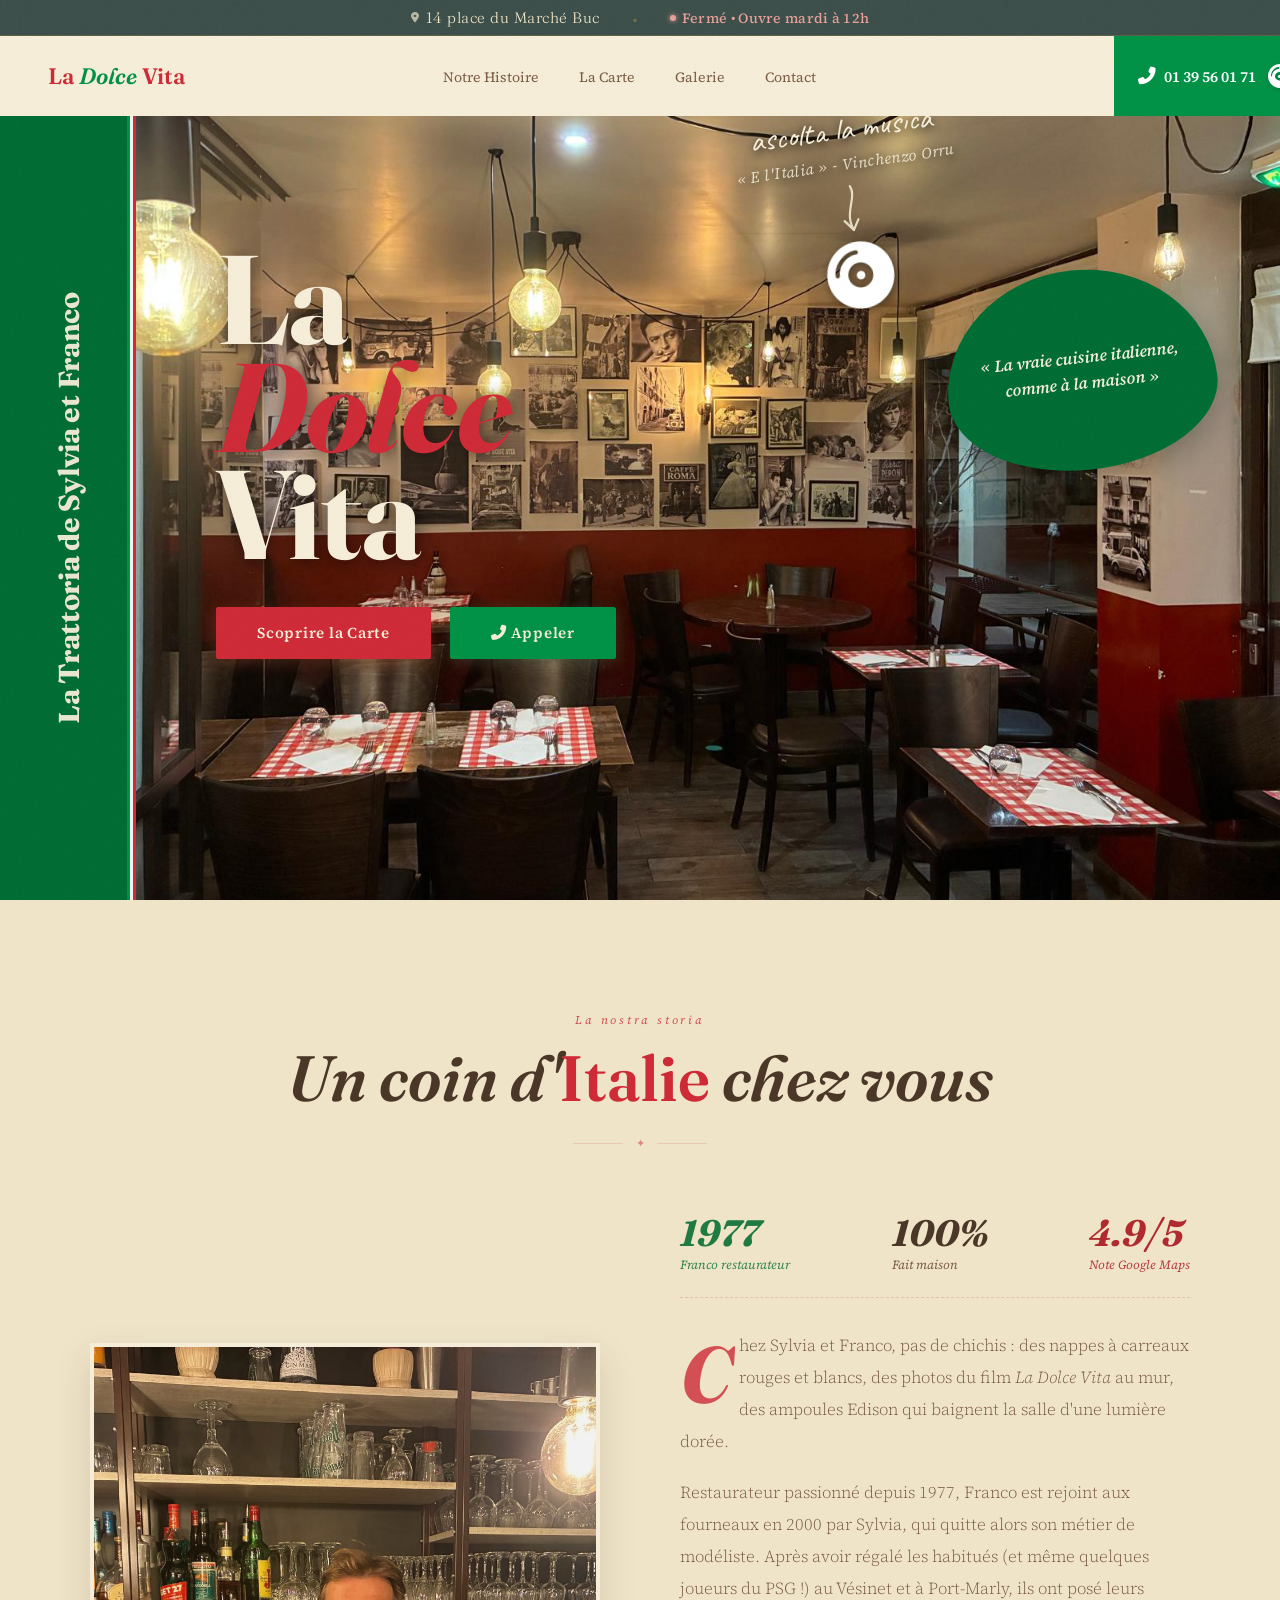
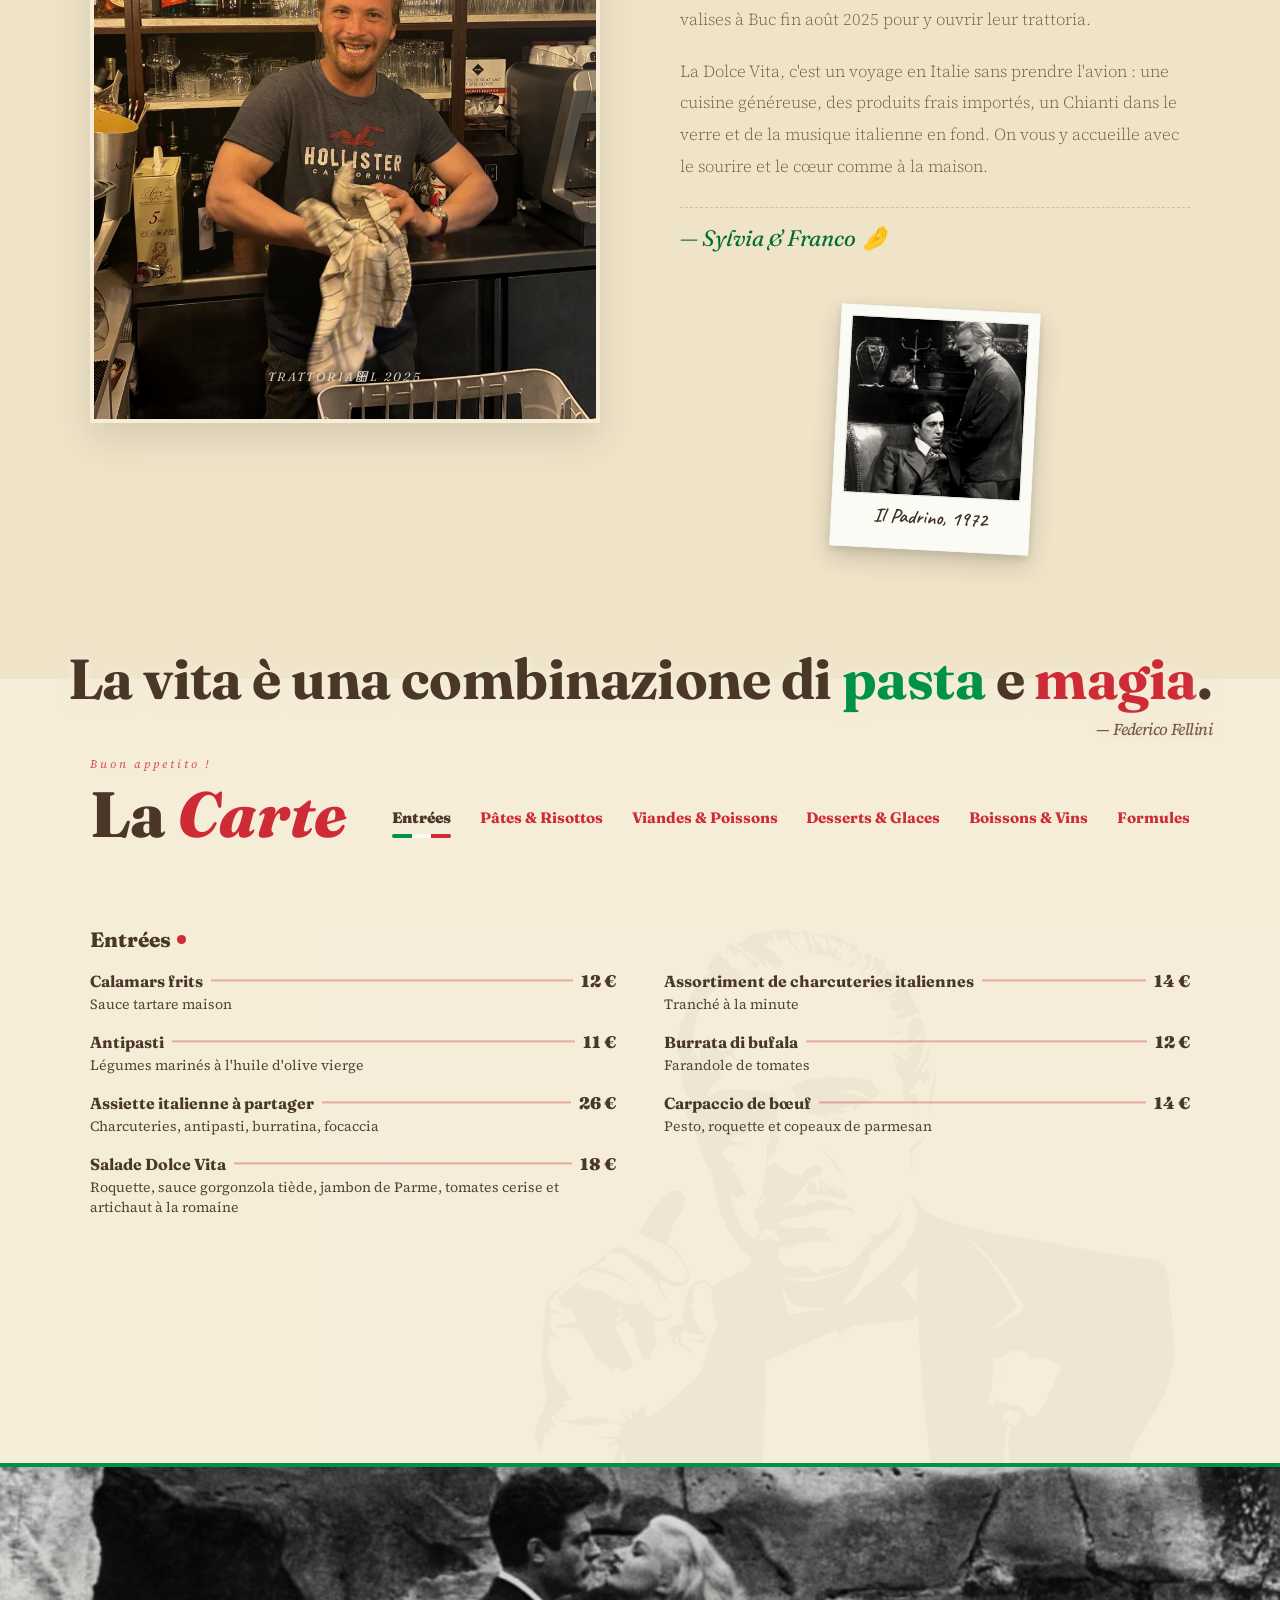
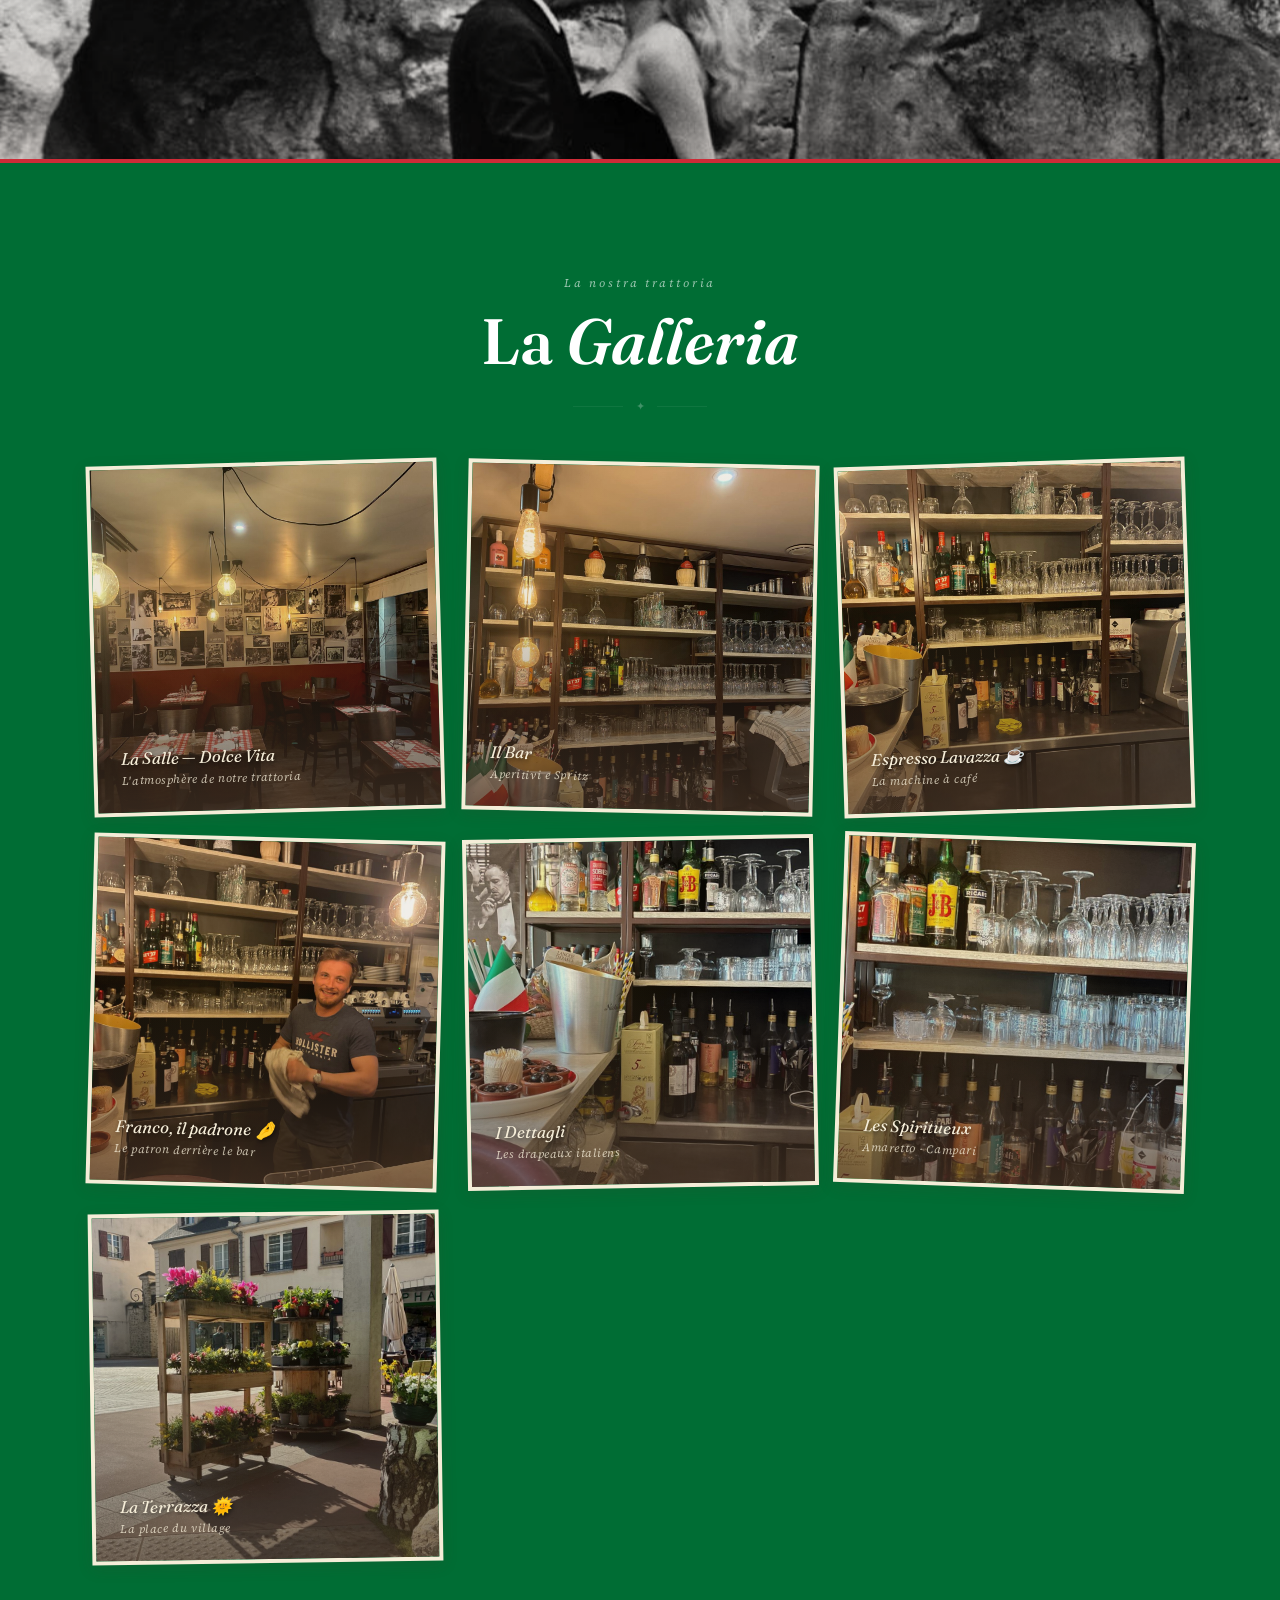
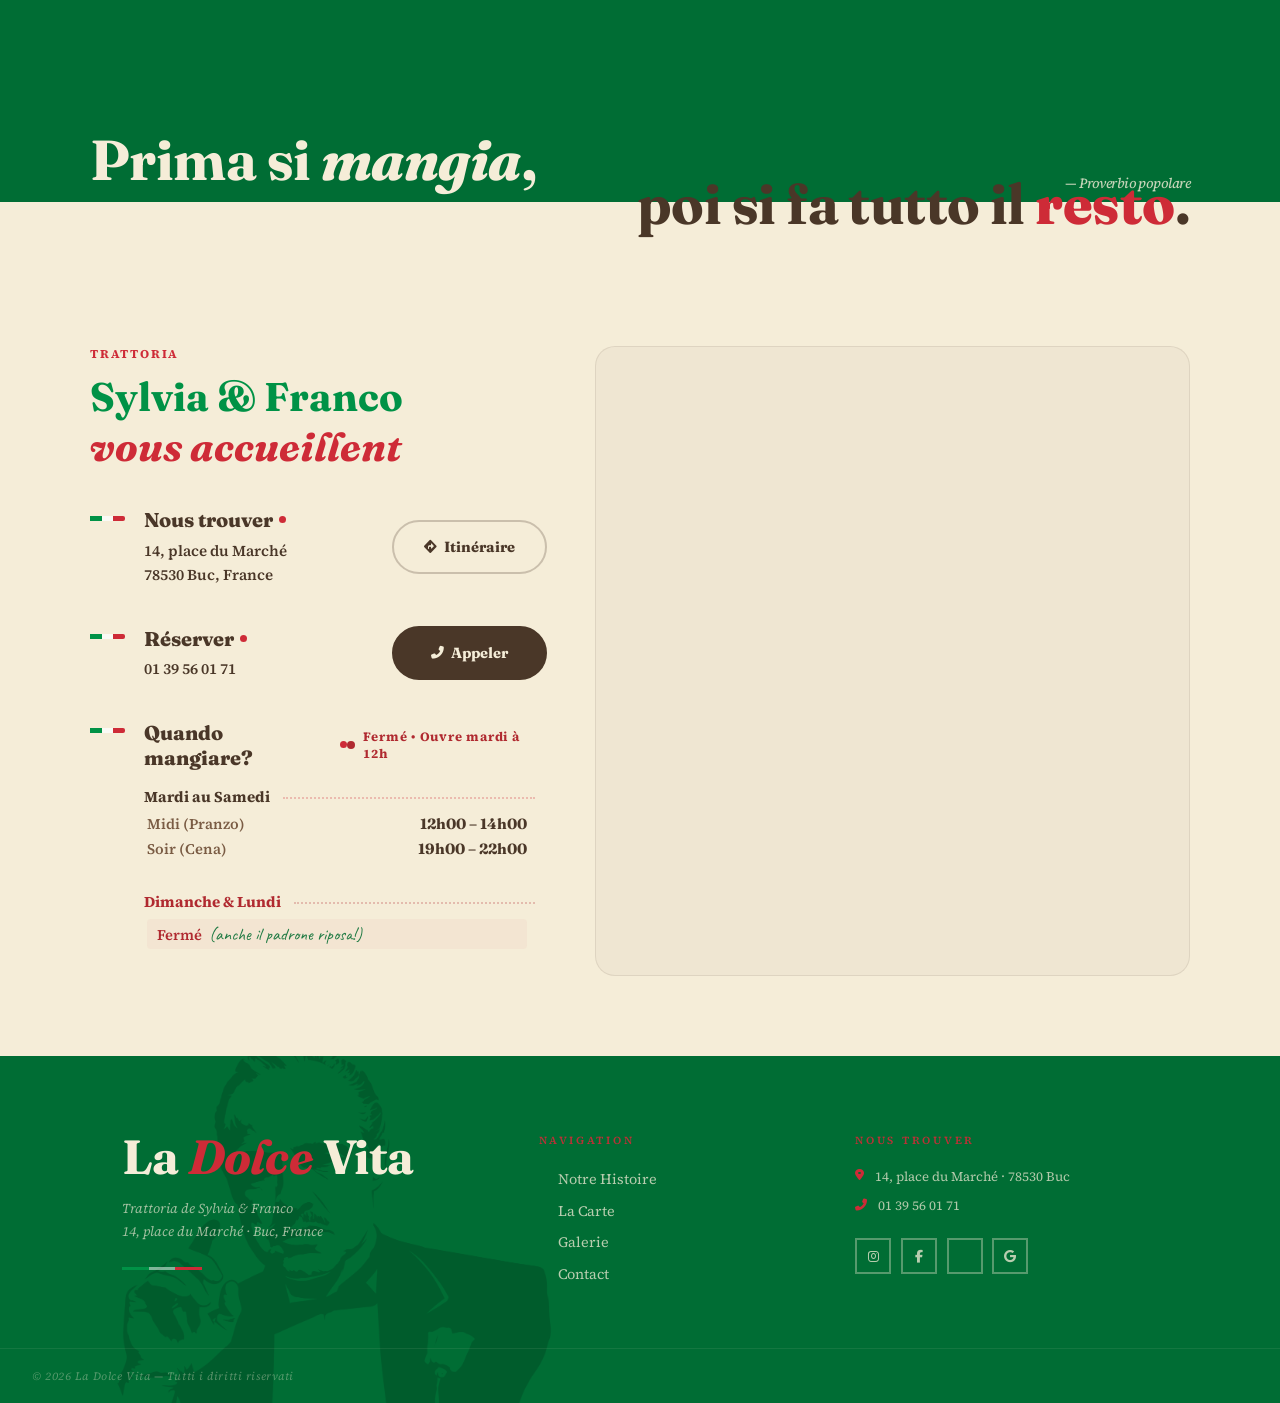
==== commit 66845d37: "refactor: redesign contact section with responsive layout, business hours visualization, and enhance" ====
--- a/index.html
+++ b/index.html
@@ -572,7 +572,81 @@
 <section class="contact-section" id="contatto">
   <div class="container">
     <div class="contact-grid">
-      <!-- Left: Responsive Map Card -->
+      <!-- Left: Contact Details -->
+      <div class="contact-details-card">
+        <div class="contact-card-badge">Trattoria</div>
+        <h3 class="contact-card-title"><span class="contact-title-names">Sylvia &amp; Franco</span> <em>vous&nbsp;accueillent</em></h3>
+
+        <div class="contact-items-list">
+          <div class="contact-item">
+            <div class="c-flag"></div>
+            <div class="contact-item-content">
+              <div class="c-info-wrapper">
+                <div class="c-label">Nous trouver</div>
+                <div class="c-value">14, place du Marché<br>78530 Buc, France</div>
+              </div>
+              <a href="https://www.google.com/maps/dir//La+dolce+vita,+14+Pl.+du+March%C3%A9,+78530+Buc" target="_blank" rel="noopener" class="contact-item-btn">
+                <i class="fas fa-directions"></i> <span class="btn-text">Itinéraire</span>
+              </a>
+            </div>
+          </div>
+          <div class="contact-item">
+            <div class="c-flag"></div>
+            <div class="contact-item-content">
+              <div class="c-info-wrapper">
+                <div class="c-label">Réserver</div>
+                <div class="c-value"><a href="tel:0139560171">01 39 56 01 71</a></div>
+              </div>
+              <a href="tel:0139560171" class="contact-item-btn contact-item-btn--primary">
+                <i class="fas fa-phone-alt"></i> <span class="btn-text">Appeler</span>
+              </a>
+            </div>
+          </div>
+          <div class="contact-item">
+            <div class="c-flag"></div>
+            <div class="contact-item-content">
+              <div class="hours-header-wrapper">
+                <div class="c-label" style="margin-bottom: 0;">Quando mangiare?</div>
+                <div class="contact-status-badge" id="contactStatusBadge" style="margin-bottom: 0;">
+                  <span class="contact-status-dot"></span>
+                  <span class="contact-status-text">Calcul en cours...</span>
+                </div>
+              </div>
+              <div class="menu-hours-card">
+                <div class="hours-group" data-group="open-days">
+                  <div class="hours-header-row">
+                    <span class="hours-days-title">Mardi au Samedi</span>
+                    <span class="hours-line-dot"></span>
+                  </div>
+                  <div class="hours-time-details">
+                    <div class="time-block" data-slot="midi">
+                      <span class="time-label">Midi (Pranzo)</span>
+                      <span class="time-val">12h00 – 14h00</span>
+                    </div>
+                    <div class="time-block" data-slot="soir">
+                      <span class="time-label">Soir (Cena)</span>
+                      <span class="time-val">19h00 – 22h00</span>
+                    </div>
+                  </div>
+                </div>
+                <div class="hours-group closed" data-group="closed-days">
+                  <div class="hours-header-row">
+                    <span class="hours-days-title">Dimanche &amp; Lundi</span>
+                    <span class="hours-line-dot"></span>
+                  </div>
+                  <div class="hours-time-details">
+                    <div class="time-block" data-slot="closed">
+                      <span class="time-val">Fermé <span class="italian-italic">(anche il padrone riposa!)</span></span>
+                    </div>
+                  </div>
+                </div>
+              </div>
+            </div>
+          </div>
+        </div>
+      </div>
+
+      <!-- Right: Map -->
       <div class="contact-map-card">
         <iframe 
           src="https://www.google.com/maps/embed?pb=!1m14!1m8!1m3!1d2629.3055913207954!2d2.1271825!3d48.7760559!3m2!1i1024!2i768!4f13.1!3m3!1m2!1s0x47e67fc4e2d80af7%3A0xd84d860c4bf86ebb!2sLa%20dolce%20vita!5e0!3m2!1sen!2sfr!4v1781792158951!5m2!1sen!2sfr" 
@@ -583,47 +657,6 @@
           title="Plan d'accès La Dolce Vita Buc">
         </iframe>
       </div>
-
-      <!-- Right: Contact Details Card -->
-      <div class="contact-details-card">
-        <div class="contact-card-badge">Trattoria</div>
-        <h3 class="contact-card-title">Sylvia &amp; Franco <em>vous accueillent</em></h3>
-        <p class="contact-card-sub">Venez déguster nos spécialités italiennes faites maison dans une ambiance conviviale et chaleureuse au cœur de Buc.</p>
-        
-        <div class="contact-items-list">
-          <div class="contact-item">
-            <div class="c-icon"><i class="fas fa-map-marker-alt"></i></div>
-            <div>
-              <div class="c-label">Adresse</div>
-              <div class="c-value">14, place du Marché · 78530 Buc, France</div>
-            </div>
-          </div>
-          <div class="contact-item">
-            <div class="c-icon"><i class="fas fa-phone-alt"></i></div>
-            <div>
-              <div class="c-label">Téléphone</div>
-              <div class="c-value"><a href="tel:0139560171">01 39 56 01 71</a></div>
-            </div>
-          </div>
-          <div class="contact-item">
-            <div class="c-icon"><i class="fas fa-clock"></i></div>
-            <div>
-              <div class="c-label">Horaires</div>
-              <div class="c-value">
-                Mar – Sam : 12h – 14h | 19h – 22h<br>
-                <span class="closed-label">Dimanche &amp; Lundi : Fermé <span class="italian-italic">(anche il padrone riposa!)</span></span>
-              </div>
-            </div>
-          </div>
-          <div class="contact-item">
-            <div class="c-icon"><i class="fas fa-envelope"></i></div>
-            <div>
-              <div class="c-label">Email</div>
-              <div class="c-value"><a href="mailto:contact@ladolcevita-buc.fr">contact@ladolcevita-buc.fr</a></div>
-            </div>
-          </div>
-        </div>
-      </div>
     </div>
   </div>
 </section>
@@ -668,7 +701,7 @@
       <ul class="footer-contact">
         <li><i class="fas fa-map-marker-alt"></i> 14, place du Marché · 78530 Buc</li>
         <li><i class="fas fa-phone-alt"></i> <a href="tel:0139560171">01 39 56 01 71</a></li>
-        <li><i class="fas fa-envelope"></i> <a href="mailto:contact@ladolcevita-buc.fr">contact@ladolcevita-buc.fr</a></li>
+
       </ul>
       <div class="footer-socials">
         <a href="#" aria-label="Instagram"><i class="fab fa-instagram"></i></a>
@@ -801,6 +834,15 @@
   const button = activePanel.querySelector('.voir-plus-btn');
   if (!wrapper || !buttonContainer || !button) return;
 
+  // On mobile screens (width <= 800px), show all items, hide button and gradient
+  if (window.innerWidth <= 800) {
+    section.classList.remove('fixed-height');
+    wrapper.style.maxHeight = 'none';
+    buttonContainer.style.display = 'none';
+    button.style.display = 'none';
+    return;
+  }
+
   // Calculate target section height dynamically based on viewport and header heights
   const header = document.getElementById('navbar');
   const ticker = document.querySelector('.top-ticker-bar');
@@ -833,7 +875,12 @@
   const calculatedMaxHeight = targetSectionHeight - topOffset;
   
   const naturalHeight = wrapper.scrollHeight;
-  const maxAllowedHeight = Math.max(calculatedMaxHeight, 250); // minimum 250px
+  let maxAllowedHeight;
+  if (window.innerWidth <= 800) {
+    maxAllowedHeight = 350; // Clean fixed collapse height for mobile screens
+  } else {
+    maxAllowedHeight = Math.max(calculatedMaxHeight, 250); // minimum 250px
+  }
 
   if (naturalHeight > maxAllowedHeight) {
     // Exceeds! We need to collapse it and show the "Voir plus" button
@@ -1057,7 +1104,7 @@
 
   const dayNames = ["dimanche", "lundi", "mardi", "mercredi", "jeudi", "vendredi", "samedi"];
 
-  let isOpen = false;
+  let status = "closed";
   let statusText = "Fermé";
 
   // 1. Check if currently open
@@ -1065,14 +1112,14 @@
     const startMins = toMins(slot[0], slot[1]);
     const endMins = toMins(slot[2], slot[3]);
     if (time >= startMins && time < endMins) {
-      isOpen = true;
+      status = "open";
       statusText = `Ouvert • Ferme à ${formatTime(slot[2], slot[3])}`;
       break;
     }
   }
 
   // 2. Closed: find next opening
-  if (!isOpen) {
+  if (status === "closed") {
     let found = false;
     for (let i = 0; i < 7; i++) {
       const checkDayIndex = (day + i) % 7;
@@ -1087,6 +1134,13 @@
         let dayPrefix = "";
         if (i === 0) {
           dayPrefix = "aujourd'hui à ";
+          // Check if it opens in less than 60 minutes
+          if (startMins - time <= 60) {
+            status = "soon";
+            statusText = `Ouvre bientôt • à ${formatTime(slot[0], slot[1])}`;
+            found = true;
+            break;
+          }
         } else if (i === 1) {
           dayPrefix = "demain à ";
         } else {
@@ -1104,17 +1158,63 @@
   // Update all badges
   badgeElements.forEach(badgeElement => {
     const textElement = badgeElement.querySelector('.status-text');
-    if (isOpen) {
-      badgeElement.classList.remove('closed-status');
+    badgeElement.classList.remove('closed-status', 'open-status', 'soon-status');
+    if (status === "open") {
       badgeElement.classList.add('open-status');
+    } else if (status === "soon") {
+      badgeElement.classList.add('soon-status');
     } else {
-      badgeElement.classList.remove('open-status');
       badgeElement.classList.add('closed-status');
     }
     if (textElement) {
       textElement.textContent = statusText;
     }
   });
+
+  // Also update the contact section badge
+  const contactBadge = document.getElementById('contactStatusBadge');
+  if (contactBadge) {
+    const contactText = contactBadge.querySelector('.contact-status-text');
+    contactBadge.classList.remove('open', 'closed', 'soon');
+    contactBadge.classList.add(status);
+    if (contactText) {
+      contactText.textContent = statusText;
+    }
+  }
+
+  // Highlight current day in the hours list
+  highlightTodayInHours();
+}
+
+function highlightTodayInHours() {
+  const now = new Date();
+  const currentDay = now.getDay();
+  const hours = now.getHours();
+  const minutes = now.getMinutes();
+  const time = hours * 60 + minutes;
+
+  // Clear all highlights
+  document.querySelectorAll('.time-block').forEach(block => {
+    block.classList.remove('today');
+  });
+
+  let activeSlot = null;
+
+  if (currentDay >= 2 && currentDay <= 6) {
+    // Open days: decide between lunch (midi) and dinner (soir)
+    if (time < 15 * 60) {
+      activeSlot = document.querySelector('.time-block[data-slot="midi"]');
+    } else {
+      activeSlot = document.querySelector('.time-block[data-slot="soir"]');
+    }
+  } else {
+    // Closed days
+    activeSlot = document.querySelector('.time-block[data-slot="closed"]');
+  }
+
+  if (activeSlot) {
+    activeSlot.classList.add('today');
+  }
 }
 
 // Initialize and check periodically
--- a/style.css
+++ b/style.css
@@ -1525,103 +1525,188 @@
 
 /* CONTACT */
 .contact-section { 
-  background: linear-gradient(145deg, #f0e8d8 0%, #e8d8c4 50%, #ddc9af 100%); 
-  padding: 14rem 0 4rem;
+  background: var(--cream);
+  padding: 6rem 0 5rem;
+}
+.contact-section .section-label {
+  color: var(--terracotta);
+}
+.contact-section .section-title {
+  color: var(--brown);
+}
+.contact-section .section-title em {
+  color: var(--brown);
+  font-style: italic;
 }
 .contact-grid {
   display: grid;
-  grid-template-columns: 1.25fr 1fr;
-  gap: 2.5rem;
-  margin-top: 2rem;
+  grid-template-columns: 1fr 1.3fr;
+  gap: 3rem;
+  margin-top: 3rem;
   align-items: stretch;
 }
 .contact-details-card {
-  background: transparent;
-  backdrop-filter: none;
-  -webkit-backdrop-filter: none;
-  border-radius: 0;
-  padding: 1rem 0;
-  box-shadow: none;
-  border: none;
   display: flex;
   flex-direction: column;
   justify-content: center;
   align-items: flex-start;
-  text-align: left;
+  padding: 0;
 }
 .contact-card-badge {
-  align-self: flex-start;
-  background: #1F7A43; /* Green */
-  color: var(--white);
-  font-size: 0.72rem;
-  letter-spacing: 0.2em;
+  font-size: 0.75rem;
   text-transform: uppercase;
-  padding: 0.4rem 1rem;
-  border-radius: 100px;
-  margin-bottom: 1rem;
-  font-weight: 800;
+  letter-spacing: 0.15em;
+  color: var(--terracotta);
+  font-weight: 700;
+  margin-bottom: 0.6rem;
 }
 .contact-card-title {
   font-family: 'Fraunces', serif;
-  font-size: 2.1rem;
+  font-size: clamp(2rem, 3.5vw, 2.5rem);
+  color: var(--brown);
+  line-height: 1.25;
+  margin-bottom: 1rem;
+}
+.contact-card-title .contact-title-names {
+  color: var(--sage);
+}
+.contact-card-title em {
+  color: var(--terracotta);
   font-style: italic;
+}
+.contact-card-sub {
+  color: #594233;
+  font-family: 'Source Serif 4', serif;
+  font-size: 1rem;
+  line-height: 1.6;
+  margin-bottom: 1.5rem;
+  max-width: 500px;
+}
+
+/* Status badge */
+.contact-status-badge {
+  display: inline-flex;
+  align-items: center;
+  gap: 0.5rem;
+  padding: 0;
+  font-size: 0.8rem;
+  font-weight: 700;
+  letter-spacing: 0.06em;
+  margin-bottom: 2rem;
+  background: none;
+  border: none;
+  color: var(--brown);
+  transition: color 0.3s;
+}
+.contact-status-badge.open {
+  background: none;
+  border: none;
+  color: #1F7A43;
+}
+.contact-status-badge.soon {
+  background: none;
+  border: none;
+  color: #D35400;
+}
+.contact-status-badge.closed {
+  background: none;
+  border: none;
+  color: #B02A30;
+}
+.contact-status-dot {
+  width: 8px;
+  height: 8px;
+  border-radius: 50%;
+  background: var(--brown-light);
+  flex-shrink: 0;
+  transition: background 0.3s;
+}
+.contact-status-badge.open .contact-status-dot {
+  background: #1F7A43;
+  box-shadow: 0 0 0 3px rgba(0, 146, 70, 0.2);
+  animation: statusPulse 2s ease-in-out infinite;
+}
+.contact-status-badge.soon .contact-status-dot {
+  background: #D35400;
+  box-shadow: 0 0 0 3px rgba(243, 156, 18, 0.2);
+  animation: statusPulseOrange 2s ease-in-out infinite;
+}
+.contact-status-badge.closed .contact-status-dot {
+  background: #B02A30;
+}
+@keyframes statusPulse {
+  0%, 100% { box-shadow: 0 0 0 3px rgba(0, 146, 70, 0.2); }
+  50% { box-shadow: 0 0 0 6px rgba(0, 146, 70, 0.08); }
+}
+@keyframes statusPulseOrange {
+  0%, 100% { box-shadow: 0 0 0 3px rgba(243, 156, 18, 0.2); }
+  50% { box-shadow: 0 0 0 6px rgba(243, 156, 18, 0.08); }
+}
+
+/* Contact items */
+.contact-items-list {
+  display: flex;
+  flex-direction: column;
+  gap: 0;
+  width: 100%;
+}
+.contact-item {
+  display: flex;
+  gap: 1.2rem;
+  align-items: flex-start;
+  padding: 1.2rem 0;
+}
+.contact-item-content {
+  flex-grow: 1;
+  max-width: 440px;
+  width: 100%;
+}
+.contact-item:not(:last-child) .contact-item-content {
+  display: flex;
+  justify-content: space-between;
+  align-items: center;
+  gap: 1.5rem;
+}
+.contact-item:last-child {
+  border-bottom: none;
+}
+.c-flag {
+  width: 35px;
+  height: 5px;
+  background: linear-gradient(to right, var(--it-green) 33.3%, #FAFAF5 33.3%, #FAFAF5 66.6%, var(--it-red) 66.6%);
+  border-radius: 0 2px 2px 0;
+  flex-shrink: 0;
+  align-self: flex-start;
+  margin-top: 0.55rem;
+  transition: transform 0.3s ease;
+}
+.contact-item:hover .c-flag {
+  transform: translateX(4px);
+}
+.c-label {
+  font-family: 'Fraunces', serif;
+  font-size: 1.25rem;
   font-weight: 800;
   color: var(--brown);
-  margin-bottom: 0.8rem;
-  line-height: 1.2;
-}
-.contact-card-title em {
-  font-style: normal;
-  color: var(--terracotta);
-}
-.contact-card-sub {
-  color: var(--brown-light);
-  font-size: 0.95rem;
-  line-height: 1.6;
-  margin-bottom: 1.8rem;
-  font-style: italic;
-  font-weight: 600;
-}
-.contact-items-list {
-  display: flex;
-  flex-direction: column;
-  align-items: flex-start;
-  gap: 1.2rem;
-  width: 100%;
-}
-.contact-item {
-  display: flex;
-  gap: 1.2rem;
-  align-items: flex-start;
-  text-align: left;
-  padding: 0.4rem 0;
-}
-.c-icon {
-  width: 38px;
-  height: 38px;
-  background: transparent;
-  border: 2px solid rgba(196, 96, 60, 0.4);
+  margin-bottom: 0.4rem;
+  display: inline-flex;
+  align-items: center;
+  gap: 0.35rem;
+}
+.c-label::after {
+  content: '';
+  display: inline-block;
+  width: 7px;
+  height: 7px;
+  background-color: var(--terracotta);
   border-radius: 50%;
-  display: flex;
-  align-items: center;
-  justify-content: center;
-  color: var(--terracotta);
-  font-size: 0.9rem;
   flex-shrink: 0;
-}
-.c-label {
-  font-size: 0.65rem;
-  letter-spacing: 0.15em;
-  text-transform: uppercase;
-  color: var(--terracotta);
-  font-weight: 800;
-  margin-bottom: 0.25rem;
 }
 .c-value {
   color: var(--brown);
   font-size: 0.95rem;
   line-height: 1.6;
-  font-weight: 700;
+  font-weight: 600;
 }
 .c-value a {
   color: inherit;
@@ -1631,31 +1716,192 @@
 .c-value a:hover {
   color: var(--terracotta);
 }
-.closed-label {
-  display: inline-block;
+.hours-header-wrapper {
+  display: flex;
+  justify-content: space-between;
+  align-items: center;
+  width: 100%;
+  max-width: 440px;
+  margin-bottom: 0.5rem;
+}
+.menu-hours-card {
+  display: flex;
+  flex-direction: column;
+  gap: 1rem;
+  width: 100%;
+  max-width: 440px;
   margin-top: 0.3rem;
-  color: #B02A30; /* Colorful Red */
-  font-weight: 800;
+}
+.hours-group {
+  display: flex;
+  flex-direction: column;
+  gap: 0.45rem;
+  padding: 0.5rem 0;
+  transition: all 0.3s ease;
+}
+.hours-header-row {
+  display: flex;
+  align-items: baseline;
+  width: 100%;
+}
+.hours-days-title {
+  font-family: 'Source Serif 4', serif;
+  font-size: 0.95rem;
+  font-weight: 700;
+  color: var(--brown);
+  white-space: nowrap;
+}
+.hours-line-dot {
+  flex-grow: 1;
+  border-bottom: 2px dotted var(--terracotta);
+  opacity: 0.25;
+  margin: 0 0.8rem;
+  position: relative;
+  top: -0.15rem;
+}
+.hours-time-details {
+  display: flex;
+  flex-direction: column;
+  gap: 0.3rem;
+  padding-left: 0.2rem;
+}
+.time-block {
+  display: flex;
+  justify-content: space-between;
+  font-size: 0.92rem;
+  max-width: 380px;
+  align-items: center;
+  transition: all 0.3s ease;
+}
+.time-block.today {
+  background: rgba(0, 146, 70, 0.05);
+  padding: 0.25rem 0.6rem;
+  border-radius: 4px;
+}
+.hours-group.closed .time-block.today {
+  background: rgba(206, 43, 55, 0.04);
+}
+.time-label {
+  font-family: 'Source Serif 4', serif;
+  font-weight: 600;
+  color: var(--brown-light);
+}
+.time-val {
+  font-family: 'Fraunces', serif;
+  font-weight: 700;
+  color: var(--brown);
+}
+.hours-group.closed .hours-days-title {
+  color: #B02A30;
+}
+.hours-group.closed .hours-line-dot {
+  border-bottom-color: #B02A30;
+}
+.hours-group.closed .time-val {
+  color: #B02A30;
+  font-family: 'Source Serif 4', serif;
+  font-weight: 600;
 }
 .italian-italic {
   font-family: 'Caveat', cursive;
-  font-size: 1.15rem;
-  color: #1F7A43; /* Colorful Green */
+  font-size: 1.1rem;
+  color: #1F7A43;
   margin-left: 0.25rem;
-}
+  font-weight: normal;
+}
+
+.c-info-wrapper {
+  flex-grow: 1;
+}
+
+.contact-item-btn {
+  display: inline-flex;
+  align-items: center;
+  justify-content: center;
+  gap: 0.45rem;
+  width: 155px;
+  height: 54px;
+  font-family: 'Fraunces', serif;
+  font-size: 0.92rem;
+  font-weight: 700;
+  border-radius: 100px;
+  text-decoration: none;
+  transition: all 0.3s cubic-bezier(0.25, 1, 0.5, 1);
+  white-space: nowrap;
+  background: transparent;
+  color: var(--brown);
+  border: 2px solid rgba(74, 55, 40, 0.25);
+  cursor: pointer;
+  align-self: center;
+  box-sizing: border-box;
+}
+.contact-item-btn i {
+  font-size: 0.8rem;
+}
+.contact-item-btn:hover {
+  border-color: var(--brown);
+  background: rgba(74, 55, 40, 0.04);
+  transform: translateY(-2px);
+}
+.contact-item-btn--primary {
+  background: var(--brown);
+  color: var(--cream);
+  border: 2px solid var(--brown);
+}
+.contact-item-btn--primary:hover {
+  background: var(--terracotta);
+  border-color: var(--terracotta);
+  color: var(--cream);
+  box-shadow: 0 4px 12px rgba(206, 43, 55, 0.25);
+  transform: translateY(-2px);
+}
+
+@media (max-width: 600px) {
+  .contact-item {
+    align-items: center;
+    gap: 1rem;
+  }
+  .c-flag {
+    align-self: center;
+    margin-top: 0;
+  }
+  .c-info-wrapper {
+    min-width: 0;
+  }
+  .contact-item-btn {
+    width: 54px;
+    height: 54px;
+    min-width: 54px;
+    border-radius: 50%;
+    padding: 0;
+    flex-shrink: 0;
+  }
+  .contact-item-btn .btn-text {
+    display: none;
+  }
+  .contact-item-btn i {
+    font-size: 1.1rem;
+    margin: 0;
+  }
+}
+
+/* Map card */
 .contact-map-card {
-  border-radius: 24px;
+  border-radius: 20px;
   overflow: hidden;
-  box-shadow: none;
-  border: 2px solid rgba(74, 55, 40, 0.15);
-  min-height: 400px;
-  display: flex;
-  background: transparent;
+  border: 1px solid rgba(74, 55, 40, 0.1);
+  min-height: 420px;
+  display: flex;
+  background: rgba(74, 55, 40, 0.03);
+  transition: box-shadow 0.4s ease;
+}
+.contact-map-card:hover {
+  box-shadow: 0 12px 40px rgba(74, 55, 40, 0.1);
 }
 .contact-map-card iframe {
   width: 100%;
   height: 100%;
-  filter: sepia(12%) contrast(102%) brightness(98%);
+  filter: saturate(0.85) contrast(1.02) brightness(1.01);
   transition: filter 0.5s ease;
 }
 .contact-map-card:hover iframe {
@@ -1663,25 +1909,26 @@
 }
 
 @media (max-width: 992px) {
-  .gallery-section {
-    padding-bottom: 6rem;
-  }
   .contact-section {
-    padding-top: 5rem;
-    padding-left: 1.5rem;
-    padding-right: 1.5rem;
+    padding: 4rem 1.5rem 3.5rem;
   }
   .contact-grid {
     grid-template-columns: 1fr;
     gap: 2rem;
   }
   .contact-details-card {
-    padding: 1rem 0;
     order: 1;
   }
   .contact-map-card {
-    min-height: 350px;
+    min-height: 320px;
     order: 2;
+  }
+  .contact-cta-row {
+    flex-direction: row;
+  }
+  .contact-cta-btn {
+    flex: 1;
+    justify-content: center;
   }
 }
 
@@ -2130,6 +2377,29 @@
     font-size: 0.72rem;
   }
   .chalk-board { padding: 2rem 1.5rem; }
+
+  /* Disable strict viewport height constraints on mobile to prevent clipping the menu and buttons */
+  .menu-section.fixed-height {
+    height: auto;
+  }
+  .menu-section.fixed-height .container {
+    height: auto;
+    display: block;
+  }
+  .menu-section.fixed-height .chalk-board {
+    overflow: visible;
+  }
+
+  /* Stack active panel only and hide others to let the height adapt naturally to each active tab's height */
+  .menu-panel {
+    display: none;
+  }
+  .menu-panel.active {
+    display: block;
+    opacity: 1;
+    visibility: visible;
+    pointer-events: auto;
+  }
 }
 
 /* Announcement Ticker Bar */
@@ -2209,6 +2479,10 @@
   color: #A8D8A8; /* soft sage-green */
 }
 
+.top-ticker-bar .ticker-status.soon-status {
+  color: #F8C471; /* soft amber/orange */
+}
+
 .top-ticker-bar .ticker-status.closed-status {
   color: #E8A09A; /* soft dusty rose-red */
 }
@@ -2229,6 +2503,11 @@
   animation: pulse-dot-green-soft 2s infinite;
 }
 
+.top-ticker-bar .ticker-status.soon-status .status-dot {
+  box-shadow: 0 0 5px #F8C471;
+  animation: pulse-dot-orange-soft 2s infinite;
+}
+
 .top-ticker-bar .ticker-status.closed-status .status-dot {
   box-shadow: 0 0 5px #E8A09A;
   animation: pulse-dot-red-soft 2s infinite;
@@ -2238,6 +2517,12 @@
   0%   { box-shadow: 0 0 0 0 rgba(168, 216, 168, 0.7); }
   70%  { box-shadow: 0 0 0 5px rgba(168, 216, 168, 0); }
   100% { box-shadow: 0 0 0 0 rgba(168, 216, 168, 0); }
+}
+
+@keyframes pulse-dot-orange-soft {
+  0%   { box-shadow: 0 0 0 0 rgba(248, 196, 113, 0.7); }
+  70%  { box-shadow: 0 0 0 5px rgba(248, 196, 113, 0); }
+  100% { box-shadow: 0 0 0 0 rgba(248, 196, 113, 0); }
 }
 
 @keyframes pulse-dot-red-soft {
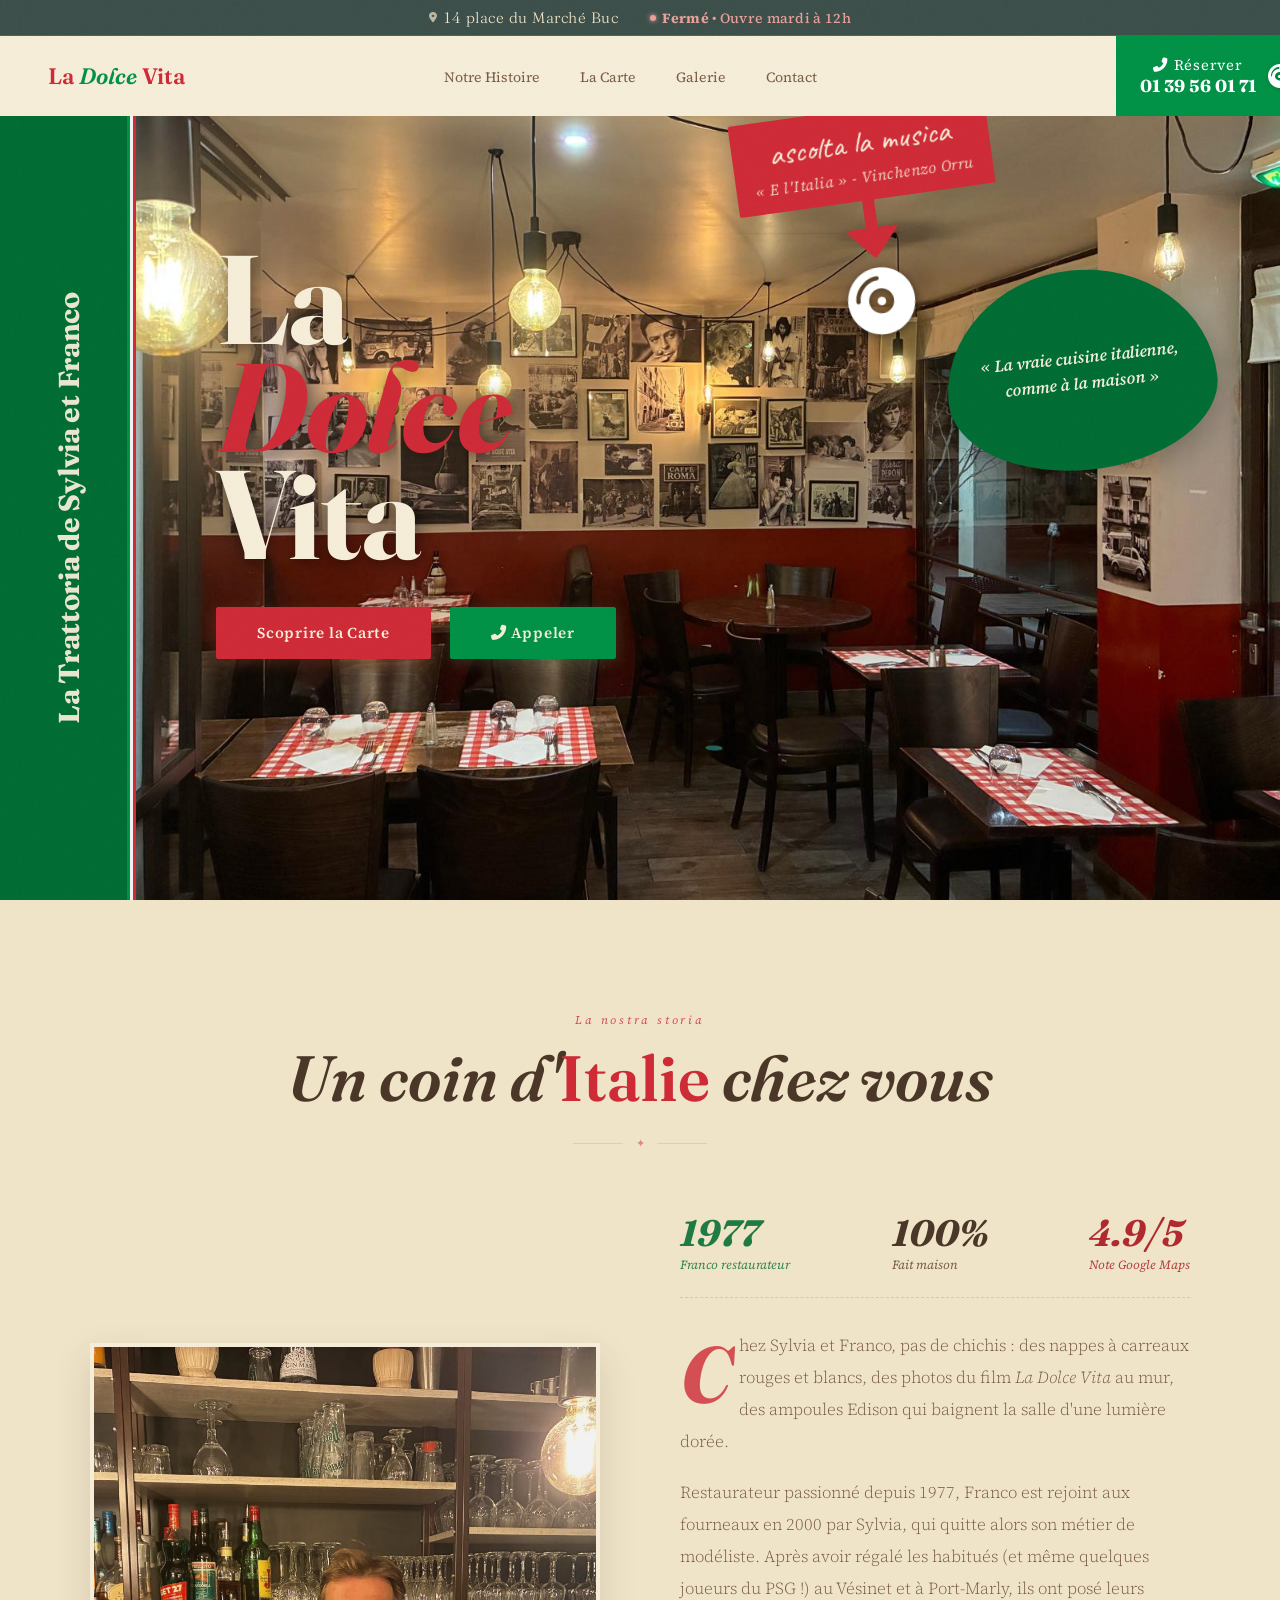
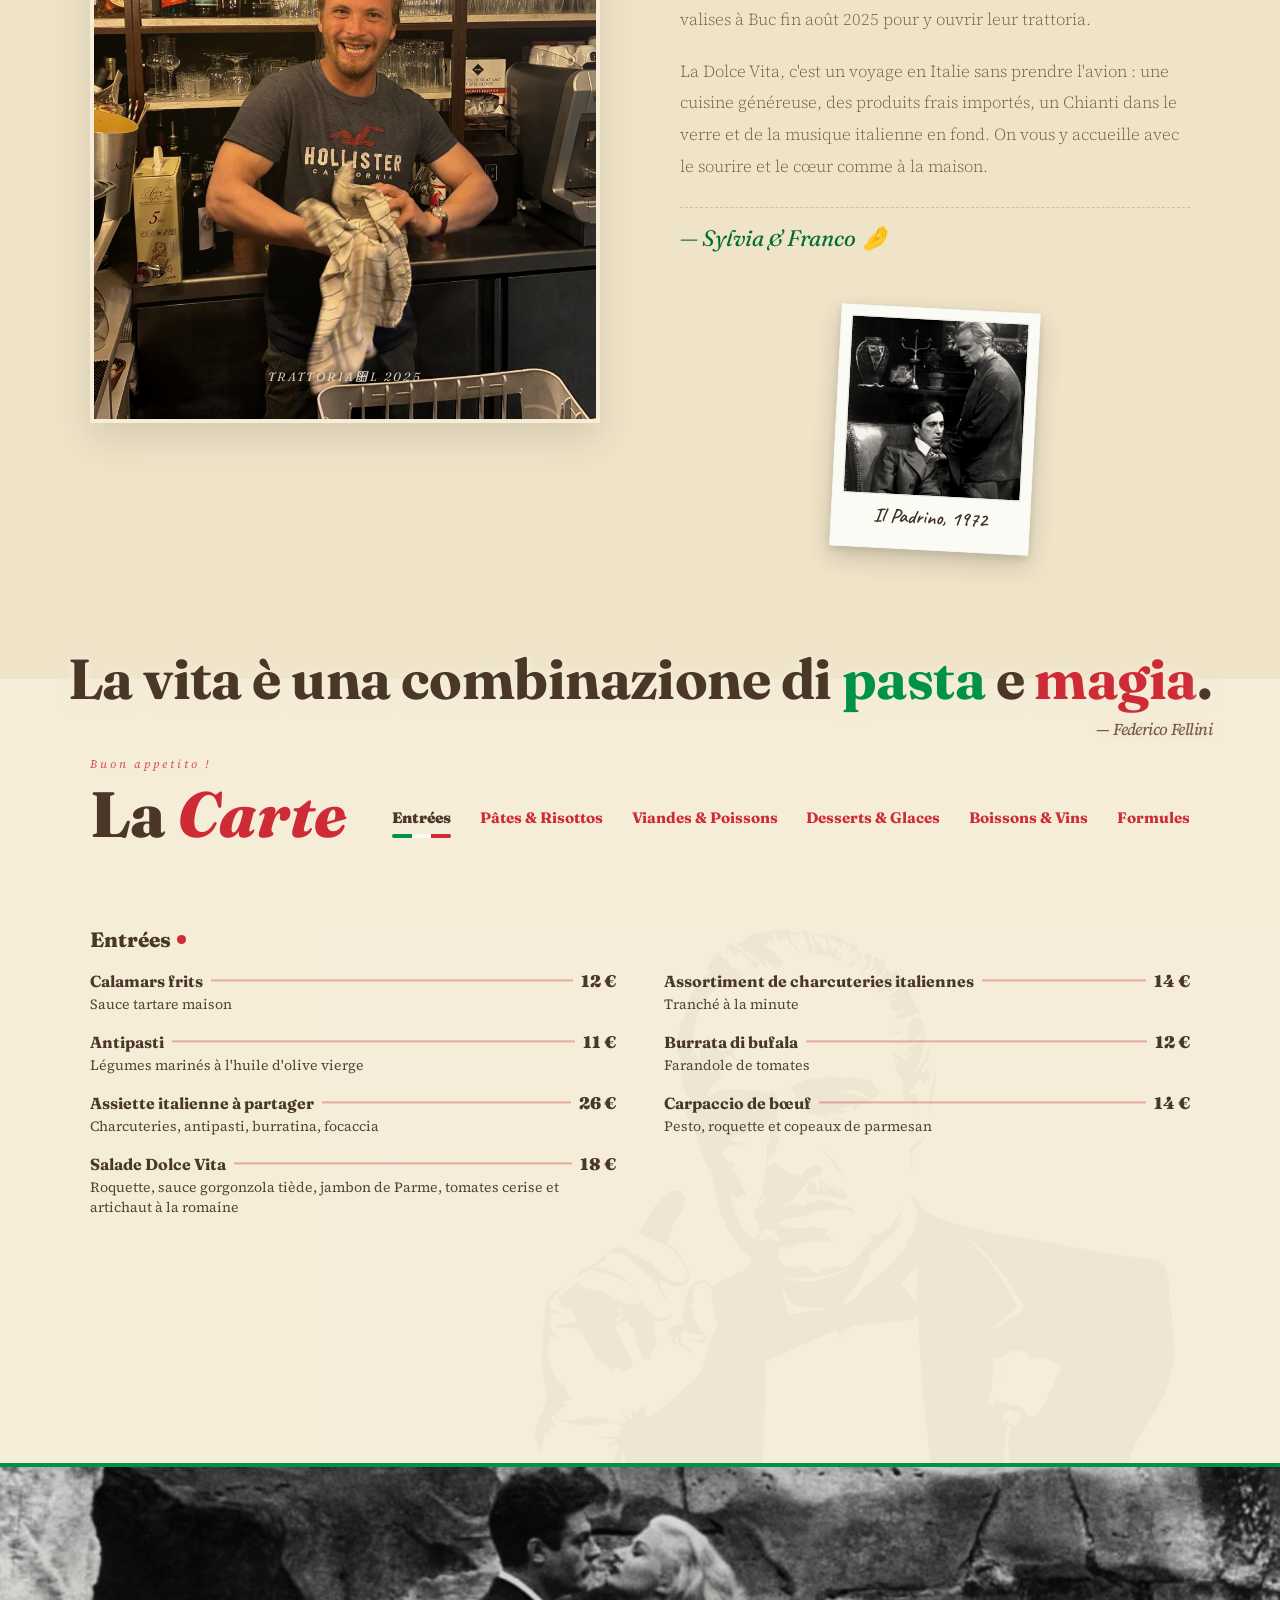
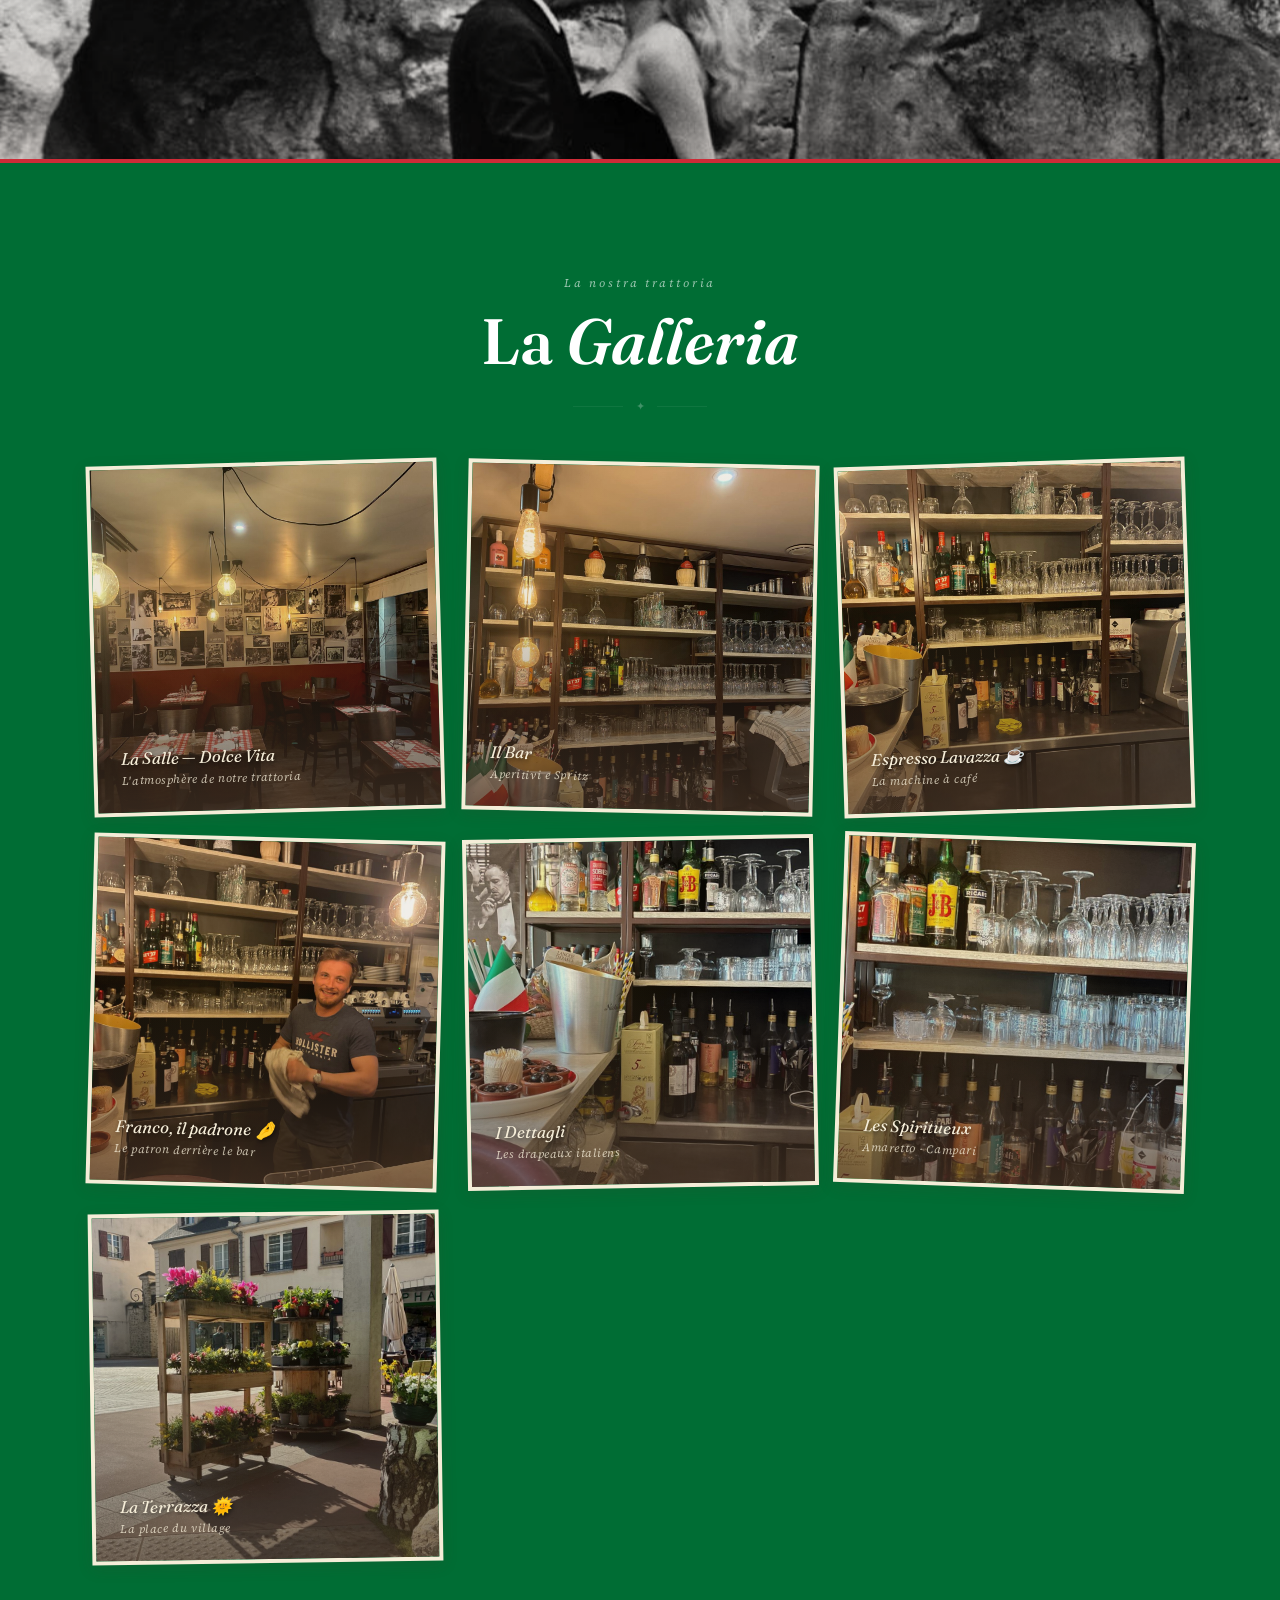
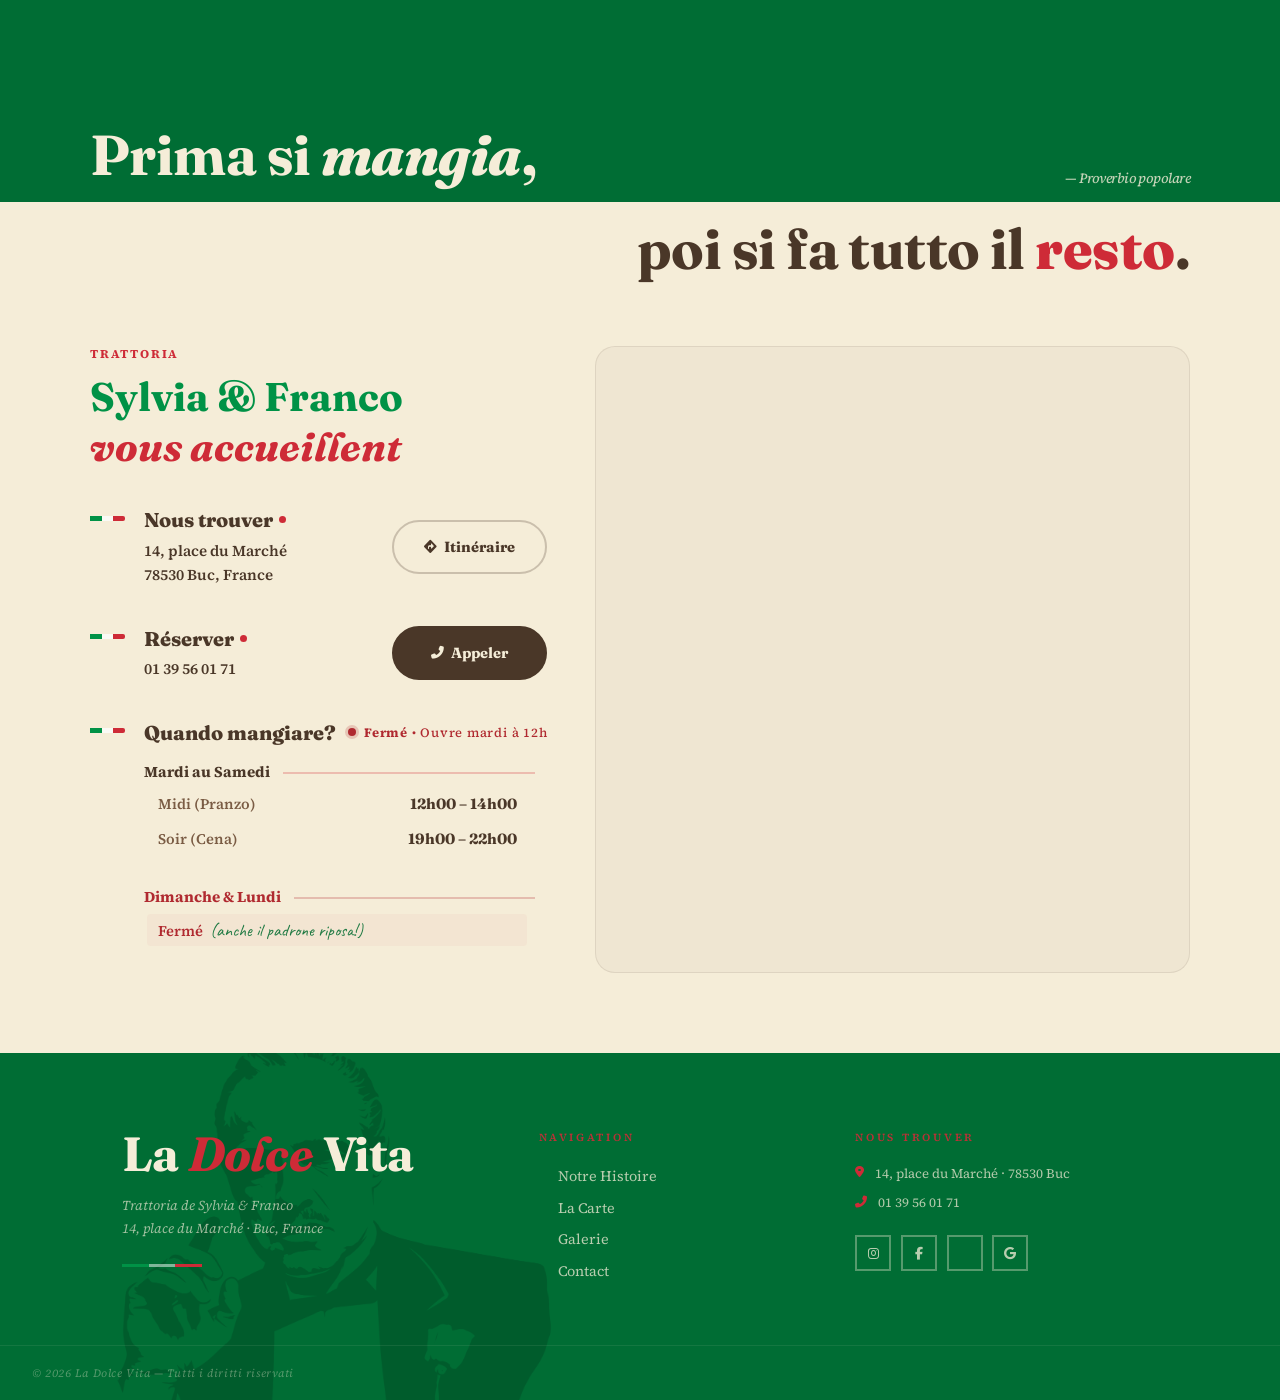
==== commit 9bb2296c: "refactor: update header UI with redesigned phone button, improved music widget, and dynamic status f" ====
--- a/index.html
+++ b/index.html
@@ -78,7 +78,6 @@
     <a href="#contatto" class="ticker-item ticker-address">
       <i class="fas fa-map-marker-alt"></i> 14 place du Marché Buc
     </a>
-    <span class="ticker-separator">•</span>
     <a href="#contatto" class="ticker-item ticker-status" id="headerStatusBadgeTicker">
       <span class="status-dot"></span>
       <span class="status-text">Calcul en cours...</span>
@@ -105,9 +104,10 @@
   </div>
   <div class="nav-actions">
     <a href="tel:0139560171" class="nav-phone" title="Appeler La Dolce Vita">
-      <i class="fas fa-phone-alt"></i>
-      <span class="nav-phone-desktop">01 39 56 01 71</span>
-      <span class="nav-phone-mobile">Appeler</span>
+      <div class="nav-phone-container">
+        <span class="nav-phone-label"><i class="fas fa-phone-alt"></i> <span class="nav-phone-text">Réserver</span></span>
+        <span class="nav-phone-number">01 39 56 01 71</span>
+      </div>
     </a>
     <div class="navbar__music-wrapper">
       <button class="navbar__music" id="musicToggle" aria-label="Jouer la musique">
@@ -165,9 +165,9 @@
   <div class="hero__music-widget">
     <span class="hero__music-label">ascolta la musica<br><span class="hero__music-subtitle">« E l'Italia » - Vinchenzo Orru</span></span>
     <!-- arrow: curves from label down to disc -->
-    <svg class="hero__music-arrow" viewBox="0 0 38 52" fill="none" xmlns="http://www.w3.org/2000/svg" aria-hidden="true">
-      <path d="M 20 4 C 26 16, 10 30, 18 48" stroke="#F5EDD6" stroke-width="2.2" stroke-linecap="round" fill="none"/>
-      <path d="M18 48 L10 38 M18 48 L24 38" stroke="#F5EDD6" stroke-width="2.2" stroke-linecap="round" fill="none"/>
+    <svg class="hero__music-arrow" viewBox="0 0 60 60" fill="none" xmlns="http://www.w3.org/2000/svg" aria-hidden="true">
+      <path d="M 30 -8 L 30 35" stroke="#CE2B37" stroke-width="12" fill="none"/>
+      <path d="M 7,30 L 53,30 L 30,56 Z" fill="#CE2B37" stroke="#CE2B37" stroke-width="4" stroke-linejoin="round"/>
     </svg>
     <button class="hero__music-disc" id="musicToggleHero" aria-label="Ascolta la musica">
       <i class="fas fa-compact-disc"></i>
@@ -1167,7 +1167,12 @@
       badgeElement.classList.add('closed-status');
     }
     if (textElement) {
-      textElement.textContent = statusText;
+      if (statusText.includes(' • ')) {
+        const parts = statusText.split(' • ');
+        textElement.innerHTML = `<strong>${parts[0]}</strong> • ${parts[1]}`;
+      } else {
+        textElement.innerHTML = `<strong>${statusText}</strong>`;
+      }
     }
   });
 
@@ -1178,7 +1183,12 @@
     contactBadge.classList.remove('open', 'closed', 'soon');
     contactBadge.classList.add(status);
     if (contactText) {
-      contactText.textContent = statusText;
+      if (statusText.includes(' • ')) {
+        const parts = statusText.split(' • ');
+        contactText.innerHTML = `<strong>${parts[0]}</strong> • ${parts[1]}`;
+      } else {
+        contactText.innerHTML = `<strong>${statusText}</strong>`;
+      }
     }
   }
 
--- a/style.css
+++ b/style.css
@@ -99,7 +99,7 @@
   cursor: pointer;
   padding: 0;
   box-shadow: none;
-  transition: all 0.3s cubic-bezier(0.165, 0.84, 0.44, 1);
+  transition: background 0.3s cubic-bezier(0.165, 0.84, 0.44, 1);
 }
 .nav-burger:hover {
   background: var(--terra-dark);
@@ -198,9 +198,9 @@
   animation-play-state: paused;
   text-shadow: 0 1px 3px rgba(255,255,255,0.4);
 }
-.navbar__music-note:nth-child(2) { left: 45%; top: -5px; animation-delay: 0s;   font-size: 1.5rem; }
-.navbar__music-note:nth-child(3) { left: 80%; top: 10px; animation-delay: 0.8s; font-size: 1.2rem; }
-.navbar__music-note:nth-child(4) { left: 15%; top: 5px; animation-delay: 1.6s; font-size: 1.35rem; }
+.navbar__music-note:nth-child(2) { left: 45%; top: -5px; animation-delay: 0s;   font-size: 1.5rem; color: var(--sage); text-shadow: 0 1px 2px rgba(0,0,0,0.3); }
+.navbar__music-note:nth-child(3) { left: 80%; top: 10px; animation-delay: 0.8s; font-size: 1.2rem; color: #ffffff; text-shadow: 0 1px 3px rgba(0,0,0,0.5); }
+.navbar__music-note:nth-child(4) { left: 15%; top: 5px; animation-delay: 1.6s; font-size: 1.35rem; color: var(--sage); text-shadow: 0 1px 2px rgba(0,0,0,0.3); }
 .navbar__music.playing .navbar__music-note {
   animation-play-state: running;
 }
@@ -235,7 +235,7 @@
   z-index: 10;
   pointer-events: auto;
   transform: rotate(-8deg);
-  transition: opacity 0.5s ease, transform 0.5s ease;
+  transition: opacity 0.6s cubic-bezier(0.25, 1, 0.5, 1), transform 0.8s cubic-bezier(0.175, 0.885, 0.32, 1.275);
 }
 .hero__music-label {
   font-family: 'Caveat', cursive;
@@ -245,7 +245,10 @@
   text-align: center;
   white-space: nowrap;
   pointer-events: none;
-  text-shadow: 0 2px 10px rgba(0,0,0,0.85);
+  text-shadow: none;
+  background: var(--terracotta);
+  padding: 0.8rem 1.2rem;
+  border-radius: 2px;
 }
 .hero__music-subtitle {
   font-family: 'Source Serif 4', Georgia, serif;
@@ -257,10 +260,11 @@
   letter-spacing: 0.5px;
 }
 .hero__music-arrow {
-  width: 38px;
-  height: 52px;
-  opacity: 0.88;
+  width: 60px;
+  height: 60px;
+  opacity: 1;
   pointer-events: none;
+  margin-top: -0.5rem;
 }
 .navbar__music-marquee {
   position: absolute;
@@ -343,9 +347,9 @@
   animation-play-state: paused;
   text-shadow: 1px 1px 4px rgba(0,0,0,0.55);
 }
-.music-note:nth-child(2) { left: 62%; bottom: 65%; animation-delay: 0s;   font-size: 1.8rem; }
-.music-note:nth-child(3) { left: 78%; bottom: 52%; animation-delay: 1s;   font-size: 1.4rem; }
-.music-note:nth-child(4) { left: 44%; bottom: 58%; animation-delay: 2s;   font-size: 1.6rem; }
+.music-note:nth-child(2) { left: 62%; bottom: 65%; animation-delay: 0s;   font-size: 1.8rem; color: var(--sage); }
+.music-note:nth-child(3) { left: 78%; bottom: 52%; animation-delay: 1s;   font-size: 1.4rem; color: #ffffff; }
+.music-note:nth-child(4) { left: 44%; bottom: 58%; animation-delay: 2s;   font-size: 1.6rem; color: var(--sage); }
 /* Notes only visible and animated when playing */
 .hero__music-disc.playing .music-note {
   animation-play-state: running;
@@ -384,18 +388,49 @@
   height: 100%;
   width: auto;
   border-radius: 0;
-  transition: all 0.3s cubic-bezier(0.165, 0.84, 0.44, 1);
+  transition: background 0.3s ease, color 0.3s ease;
   box-shadow: none;
 }
 .nav-phone:hover {
   background: var(--sage-dark); /* Matches hover background of call button #5A7254 */
   color: #fff;
 }
-.nav-phone i {
-  font-size: 1.1rem;
-}
-.nav-phone-mobile {
-  display: none;
+.nav-phone-container {
+  display: flex;
+  flex-direction: column;
+  align-items: center;
+  justify-content: center;
+  line-height: 1.15;
+}
+.nav-phone-label {
+  font-size: 0.92rem;
+  letter-spacing: 0.05em;
+  display: flex;
+  align-items: center;
+  gap: 0.35rem;
+  font-weight: 400;
+}
+.nav-phone-label i {
+  font-size: 0.9rem;
+  transition: all 0.5s cubic-bezier(0.175, 0.885, 0.32, 1.275);
+}
+.nav-phone-text {
+  display: inline-block;
+  opacity: 1;
+  max-width: 120px;
+  transition: all 0.5s cubic-bezier(0.175, 0.885, 0.32, 1.275);
+  overflow: hidden;
+  white-space: nowrap;
+}
+.nav-phone-number {
+  font-family: 'Fraunces', serif;
+  font-weight: 700;
+  font-size: 1.08rem;
+  margin-top: 2px;
+  opacity: 1;
+  max-height: 24px;
+  transition: all 0.5s cubic-bezier(0.175, 0.885, 0.32, 1.275);
+  overflow: hidden;
 }
 
 /* HERO */
@@ -964,7 +999,7 @@
 
 /* Split Quote Specific Styles */
 .floating-quote-split .floating-quote-container {
-  transform: translate(-50%, -54%);
+  transform: translate(-50%, -50%);
 }
 .floating-quote-split .floating-quote-text {
   display: flex;
@@ -974,12 +1009,13 @@
   width: 100%;
   max-width: 1100px;
   margin: 0 auto;
+  gap: 2rem;
 }
 .floating-quote-split .quote-row-1 {
   display: flex;
   align-items: baseline;
   justify-content: space-between;
-  transform: translateY(-6px);
+  transform: none;
   width: 100%;
 }
 .floating-quote-split .quote-line-1 {
@@ -999,7 +1035,7 @@
   font-size: clamp(1.8rem, 4.4vw, 5.2rem);
   font-weight: 700;
   display: block;
-  transform: translateY(-24px);
+  transform: none;
   align-self: flex-end;
   text-align: right;
 }
@@ -1039,13 +1075,14 @@
   }
   .floating-quote-split .floating-quote-text {
     max-width: 100%;
+    gap: 1.5rem;
   }
   .floating-quote-split .quote-row-1 {
     display: flex;
     flex-direction: column;
     align-items: flex-start;
     transform: none;
-    margin-bottom: 1.5rem;
+    margin-bottom: 0;
   }
   .floating-quote-split .quote-line-1 {
     font-size: clamp(1.4rem, 5.5vw, 2.5rem);
@@ -1057,7 +1094,8 @@
     text-align: right;
   }
   .floating-quote-split .quote-author {
-    align-self: flex-start;
+    align-self: flex-end;
+    text-align: right;
     margin-top: 0.3rem;
   }
 }
@@ -1590,13 +1628,17 @@
   gap: 0.5rem;
   padding: 0;
   font-size: 0.8rem;
-  font-weight: 700;
+  font-weight: 500;
   letter-spacing: 0.06em;
   margin-bottom: 2rem;
   background: none;
   border: none;
   color: var(--brown);
   transition: color 0.3s;
+  white-space: nowrap;
+}
+.contact-status-badge strong {
+  font-weight: 700;
 }
 .contact-status-badge.open {
   background: none;
@@ -1633,6 +1675,7 @@
 }
 .contact-status-badge.closed .contact-status-dot {
   background: #B02A30;
+  box-shadow: 0 0 0 3px rgba(176, 42, 48, 0.2);
 }
 @keyframes statusPulse {
   0%, 100% { box-shadow: 0 0 0 3px rgba(0, 146, 70, 0.2); }
@@ -1720,9 +1763,14 @@
   display: flex;
   justify-content: space-between;
   align-items: center;
+  flex-wrap: wrap;
+  gap: 0.5rem;
   width: 100%;
   max-width: 440px;
   margin-bottom: 0.5rem;
+}
+.hours-header-wrapper .c-label::after {
+  display: none;
 }
 .menu-hours-card {
   display: flex;
@@ -1753,7 +1801,7 @@
 }
 .hours-line-dot {
   flex-grow: 1;
-  border-bottom: 2px dotted var(--terracotta);
+  border-bottom: 2px solid var(--terracotta);
   opacity: 0.25;
   margin: 0 0.8rem;
   position: relative;
@@ -1772,11 +1820,12 @@
   max-width: 380px;
   align-items: center;
   transition: all 0.3s ease;
+  padding: 0.25rem 0.6rem;
+  border-radius: 4px;
+  border: 1px solid transparent;
 }
 .time-block.today {
   background: rgba(0, 146, 70, 0.05);
-  padding: 0.25rem 0.6rem;
-  border-radius: 4px;
 }
 .hours-group.closed .time-block.today {
   background: rgba(206, 43, 55, 0.04);
@@ -1858,12 +1907,11 @@
 
 @media (max-width: 600px) {
   .contact-item {
-    align-items: center;
+    align-items: flex-start;
     gap: 1rem;
   }
   .c-flag {
-    align-self: center;
-    margin-top: 0;
+    display: none;
   }
   .c-info-wrapper {
     min-width: 0;
@@ -1882,6 +1930,11 @@
   .contact-item-btn i {
     font-size: 1.1rem;
     margin: 0;
+  }
+  .hours-header-wrapper {
+    flex-direction: column;
+    align-items: flex-start;
+    gap: 0.3rem;
   }
 }
 
@@ -2438,6 +2491,7 @@
   gap: 0.4rem;
   letter-spacing: 0.5px;
   transition: color 0.3s ease;
+  white-space: nowrap;
 }
 
 .top-ticker-bar .ticker-address:hover {
@@ -2469,6 +2523,7 @@
   text-decoration: none;
   transition: opacity 0.3s ease;
   color: var(--cream2);
+  white-space: nowrap;
 }
 
 .top-ticker-bar .ticker-status:hover {
@@ -2539,16 +2594,17 @@
 
 @media (max-width: 480px) {
   .top-ticker-bar .ticker-content {
-    padding: 0 1rem;
+    padding: 0 0.8rem;
+    gap: 0.5rem;
+    justify-content: space-between;
   }
   .top-ticker-bar .ticker-separator {
     display: none;
   }
-  .top-ticker-bar .ticker-address {
-    font-size: 0.72rem;
-  }
+  .top-ticker-bar .ticker-address,
   .top-ticker-bar .ticker-status {
-    font-size: 0.72rem;
+    letter-spacing: 0;
+    font-size: 0.78rem;
   }
 }
 
@@ -2678,3 +2734,191 @@
   background-color: var(--brown);
   box-shadow: 0 0 0 6px transparent;
 }
+
+/* Responsive styles for mobile compact phone button */
+@media (max-width: 768px) {
+  #navbar:not(.scrolled) .nav-phone {
+    width: 160px;
+    min-width: 160px;
+  }
+
+  /* État de base : valeurs initiales avec transitions prêtes */
+  #navbar .nav-phone-label i {
+    font-size: 0.9rem;
+    transition: font-size 0.35s cubic-bezier(0.25, 1, 0.5, 1) 0.05s,
+                margin   0.3s  cubic-bezier(0.25, 1, 0.5, 1) 0.05s;
+  }
+  #navbar .nav-phone-text,
+  #navbar .nav-phone-number {
+    transition: opacity    0.2s ease,
+                max-width  0.3s cubic-bezier(0.25, 1, 0.5, 1),
+                visibility 0s   linear 0.2s;
+  }
+
+  /* Green shrinks to icon, undershoots (trop petit) puis revient */
+  #navbar.scrolled .nav-phone {
+    height: 100%;
+    border-radius: 0;
+    padding: 0;
+    margin: 0;
+    align-self: stretch;
+    box-shadow: none;
+    animation: compactGreen 0.65s cubic-bezier(0.25, 1, 0.5, 1) forwards;
+  }
+  #navbar.scrolled .nav-phone-container {
+    min-width: 0;
+    width: 100%;
+  }
+
+  #navbar.scrolled .nav-phone-text,
+  #navbar.scrolled .nav-phone-number {
+    position: absolute;
+    opacity: 0;
+    visibility: hidden;
+    pointer-events: none;
+    transition: opacity    0.15s ease,
+                visibility 0s    linear 0.15s;
+  }
+  #navbar.scrolled .nav-phone-label {
+    gap: 0;
+    min-width: 0;
+  }
+  /* L'icône grandit et se centre pendant que le bouton se compacte */
+  #navbar.scrolled .nav-phone-label i {
+    font-size: 1.35rem;
+    margin: 0;
+    transition: font-size 0.4s cubic-bezier(0.25, 1, 0.5, 1) 0.1s,
+                margin   0.35s cubic-bezier(0.25, 1, 0.5, 1) 0.05s;
+  }
+
+  /* White/Music: apparaît, grossit trop, revient à sa taille */
+  #navbar.scrolled .navbar__music-wrapper {
+    animation: appearMusicMobile 0.75s cubic-bezier(0.25, 1, 0.5, 1) forwards;
+  }
+
+  /* Red/Burger: oscille quand le blanc se stabilise (décalé) */
+  #navbar.scrolled .nav-burger {
+    animation: shockwaveBurgerMobile 0.85s cubic-bezier(0.25, 1, 0.5, 1) forwards;
+  }
+
+  /* ── Animations inverses (retour en haut) ── */
+  #navbar.has-scrolled:not(.scrolled) .nav-phone {
+    animation: expandGreenMobile 0.65s cubic-bezier(0.25, 1, 0.5, 1) forwards;
+  }
+  #navbar.has-scrolled:not(.scrolled) .navbar__music-wrapper {
+    animation: disappearMusicMobile 0.75s cubic-bezier(0.25, 1, 0.5, 1) forwards;
+  }
+  #navbar.has-scrolled:not(.scrolled) .nav-burger {
+    animation: recoverBurgerMobile 0.75s cubic-bezier(0.25, 1, 0.5, 1) forwards;
+  }
+
+  /* ─────────────── Keyframes ─────────────── */
+
+  /* Vert : 160px → undershoot → léger rebond → cible */
+  @keyframes compactGreen {
+    0%   { width: 160px;                             min-width: 160px; }
+    55%  { width: calc(var(--header-height) - 14px); min-width: calc(var(--header-height) - 14px); }
+    78%  { width: calc(var(--header-height) + 5px);  min-width: calc(var(--header-height) + 5px); }
+    100% { width: var(--header-height);              min-width: var(--header-height); }
+  }
+
+  /* Vert reverse : cible → overshoot → 160px */
+  @keyframes expandGreenMobile {
+    0%   { width: var(--header-height); min-width: var(--header-height); }
+    58%  { width: 170px;                min-width: 170px; }
+    80%  { width: 155px;                min-width: 155px; }
+    100% { width: 160px;                min-width: 160px; }
+  }
+
+  /* Blanc : 0 → overshoot (trop grand) → léger undershoot → cible */
+  @keyframes appearMusicMobile {
+    0%   { width: 0;                                  min-width: 0;                                  opacity: 0; }
+    18%  {                                                                                             opacity: 1; }
+    60%  { width: calc(var(--header-height) + 18px);  min-width: calc(var(--header-height) + 18px); }
+    80%  { width: calc(var(--header-height) - 5px);   min-width: calc(var(--header-height) - 5px); }
+    100% { width: var(--header-height);               min-width: var(--header-height);               opacity: 1; }
+  }
+
+  /* Blanc up : attend que le vert se pose (~55%), réagit au contact, disparaîtt */
+  @keyframes disappearMusicMobile {
+    0%   { width: var(--header-height);              min-width: var(--header-height);              opacity: 1; }
+    55%  { width: var(--header-height);              min-width: var(--header-height);              opacity: 1; }   /* attend que le vert overshoot */
+    65%  { width: calc(var(--header-height) + 8px);  min-width: calc(var(--header-height) + 8px); opacity: 0.85; } /* poussé par le vert */
+    74%  { width: calc(var(--header-height) - 5px);  min-width: calc(var(--header-height) - 5px); opacity: 0.55; } /* rebond */
+    100% { width: 0;                                 min-width: 0;                                 opacity: 0; }
+  }
+
+  /* Rouge : attend que le blanc se pose (~60%), puis oscille 2 fois */
+  @keyframes shockwaveBurgerMobile {
+    0%   { width: var(--header-height);             min-width: var(--header-height); }
+    60%  { width: var(--header-height);             min-width: var(--header-height); }
+    72%  { width: calc(var(--header-height) - 6px); min-width: calc(var(--header-height) - 6px); }
+    83%  { width: calc(var(--header-height) + 4px); min-width: calc(var(--header-height) + 4px); }
+    93%  { width: calc(var(--header-height) - 2px); min-width: calc(var(--header-height) - 2px); }
+    100% { width: var(--header-height);             min-width: var(--header-height); }
+  }
+
+  /* Rouge up : attend que le vert se stabilise (~65%), réagit, puis settle */
+  @keyframes recoverBurgerMobile {
+    0%   { width: var(--header-height);             min-width: var(--header-height); }
+    58%  { width: var(--header-height);             min-width: var(--header-height); }   /* attend */
+    68%  { width: calc(var(--header-height) + 6px); min-width: calc(var(--header-height) + 6px); } /* poussé par le vert */
+    80%  { width: calc(var(--header-height) - 3px); min-width: calc(var(--header-height) - 3px); } /* rebond */
+    100% { width: var(--header-height);             min-width: var(--header-height); }
+  }
+}
+
+/* ══════════════════════════════════════════════════
+   DESKTOP animations (≥ 769px) — scroll bas & haut
+   ══════════════════════════════════════════════════ */
+@media (min-width: 769px) {
+
+  /* ── Scroll BAS ── */
+
+  /* Blanc : apparaît avec spring — cubic-bezier qui dépasse 1.0 = overshoot naturel,
+     démarre toujours de la valeur courante réelle (pas de saut de keyframe) */
+  #navbar.scrolled .navbar__music-wrapper {
+    transition: width   0.65s cubic-bezier(0.34, 1.56, 0.64, 1),
+                opacity 0.3s  ease 0.05s;
+  }
+
+  /* Vert : oscille subtilement quand le blanc arrive, ancré à droite */
+  #navbar.scrolled .nav-phone {
+    transform-origin: right center;
+    animation: wobbleGreenDesktop 0.88s cubic-bezier(0.25, 1, 0.5, 1) forwards;
+  }
+
+  /* ── Scroll HAUT ── */
+
+  /* Blanc : disparaît en douceur (transition depuis valeur actuelle → 0) */
+  #navbar.has-scrolled:not(.scrolled) .navbar__music-wrapper {
+    transition: width   0.45s cubic-bezier(0.4, 0, 0.2, 1),
+                opacity 0.3s  ease;
+  }
+
+  /* Vert : overshoot (trop grand) puis revient, ancré à droite */
+  #navbar.has-scrolled:not(.scrolled) .nav-phone {
+    transform-origin: right center;
+    animation: wobbleGreenDesktopReverse 0.7s cubic-bezier(0.25, 1, 0.5, 1) forwards;
+  }
+
+  /* ─────────────── Keyframes desktop ─────────────── */
+
+  /* Vert down : compression légère puis rebound */
+  @keyframes wobbleGreenDesktop {
+    0%   { transform: scaleX(1); }
+    38%  { transform: scaleX(0.966); }
+    60%  { transform: scaleX(1.014); }
+    78%  { transform: scaleX(0.996); }
+    100% { transform: scaleX(1); }
+  }
+
+  /* Vert up : overshoot (trop grand) → undershoot → settle */
+  @keyframes wobbleGreenDesktopReverse {
+    0%   { transform: scaleX(1); }
+    30%  { transform: scaleX(1.028); }
+    55%  { transform: scaleX(0.991); }
+    75%  { transform: scaleX(1.006); }
+    100% { transform: scaleX(1); }
+  }
+}
